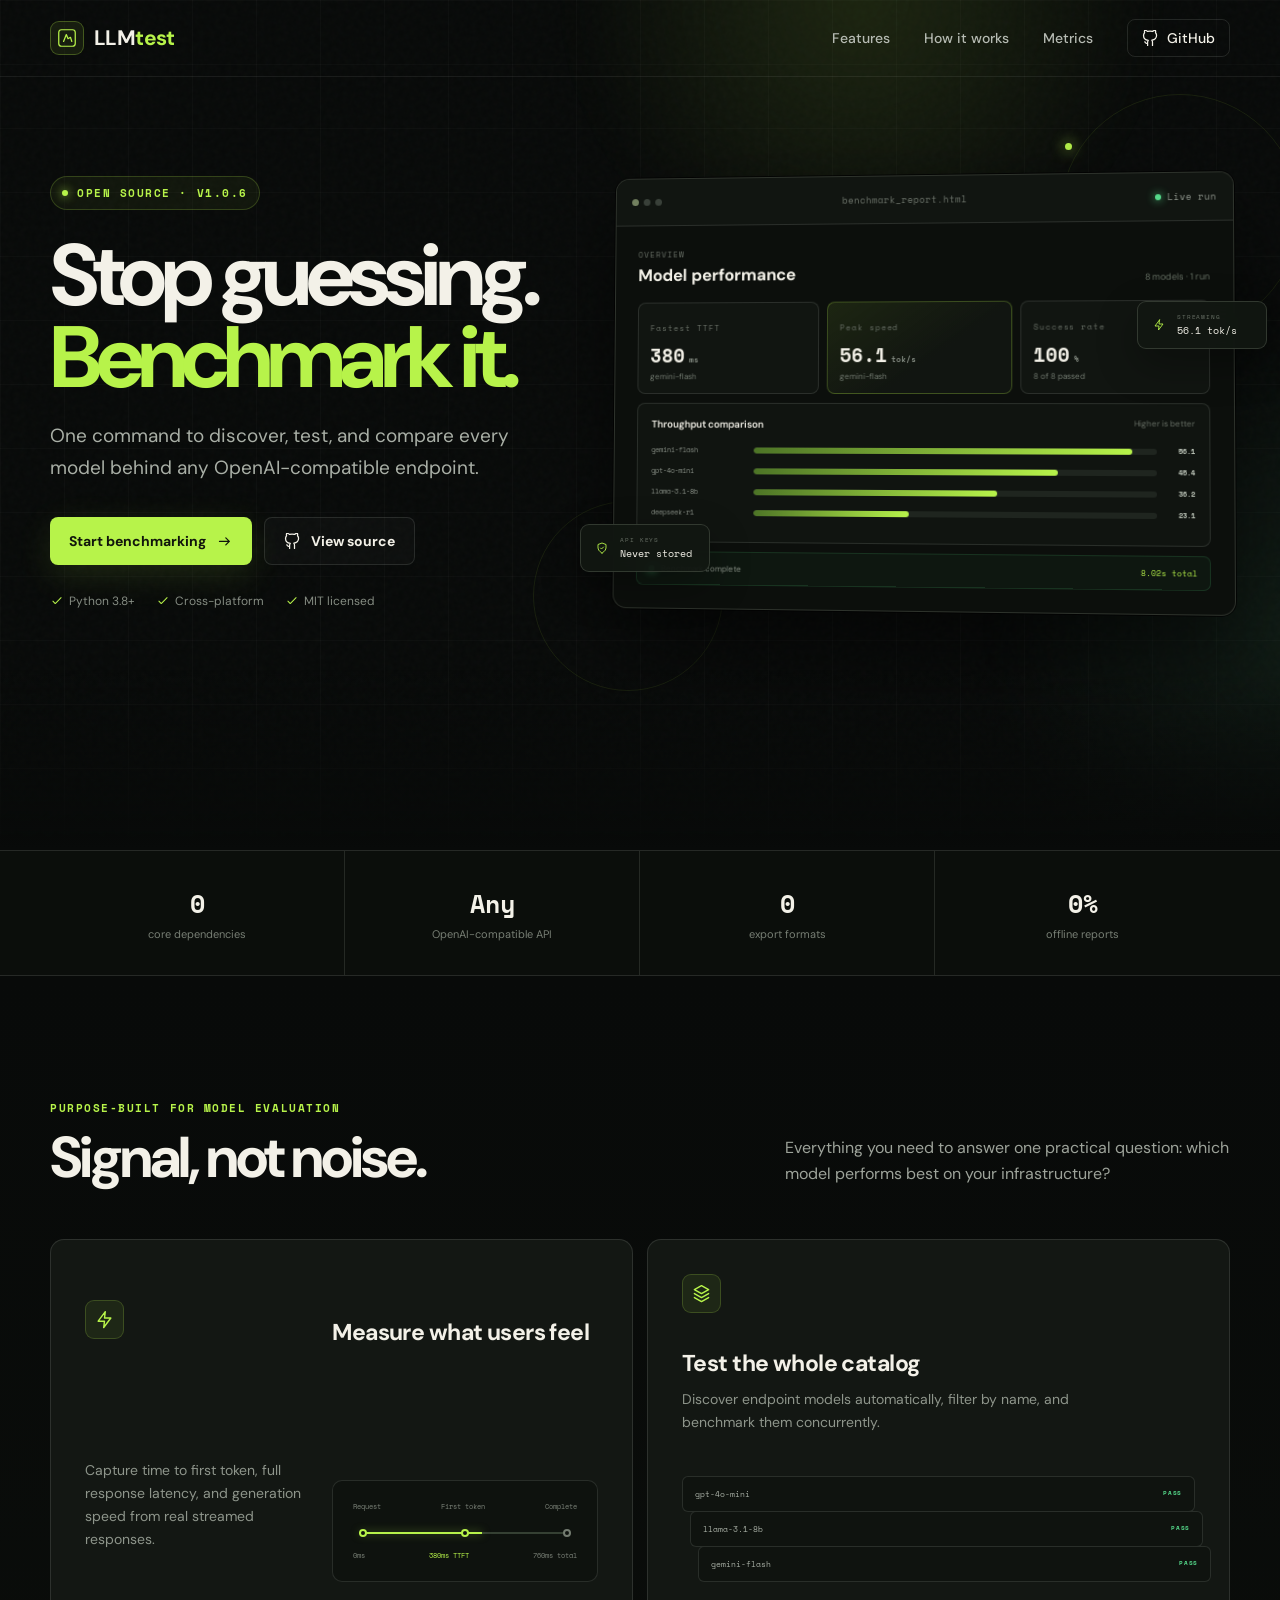
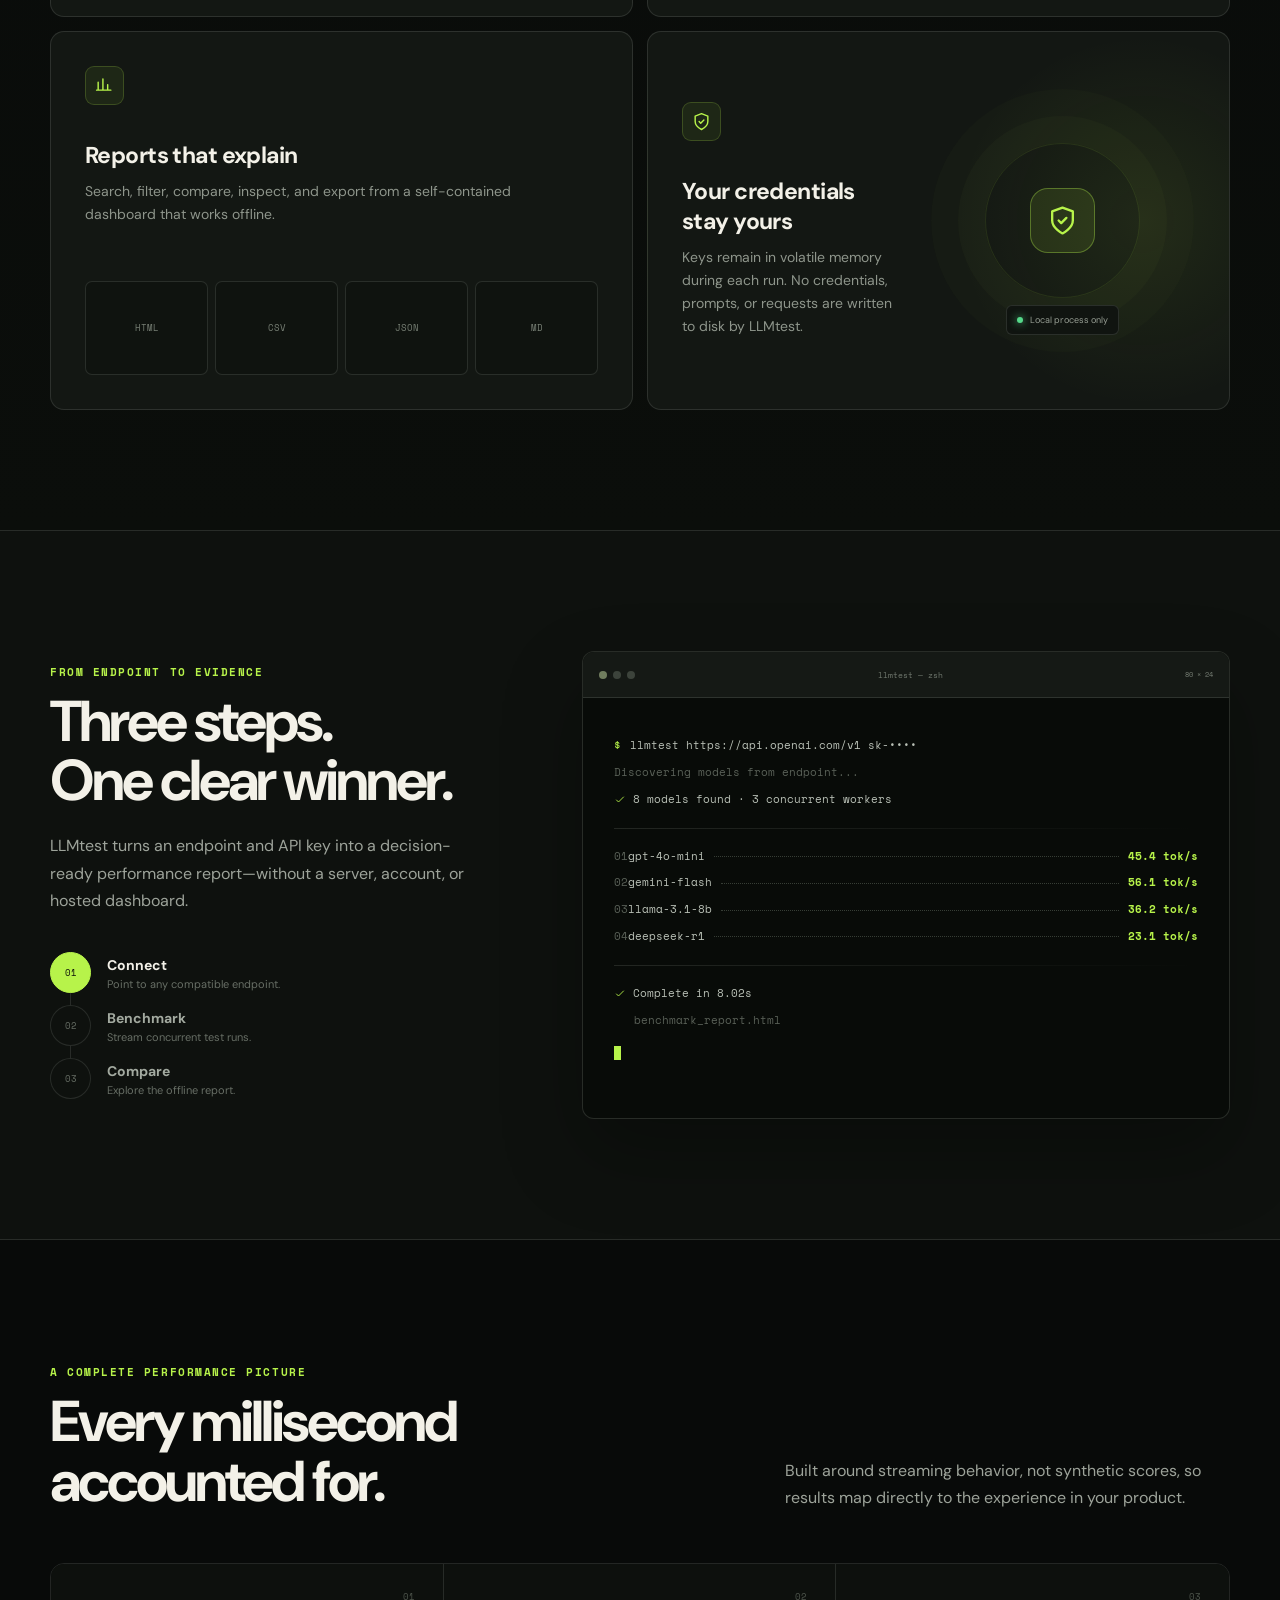
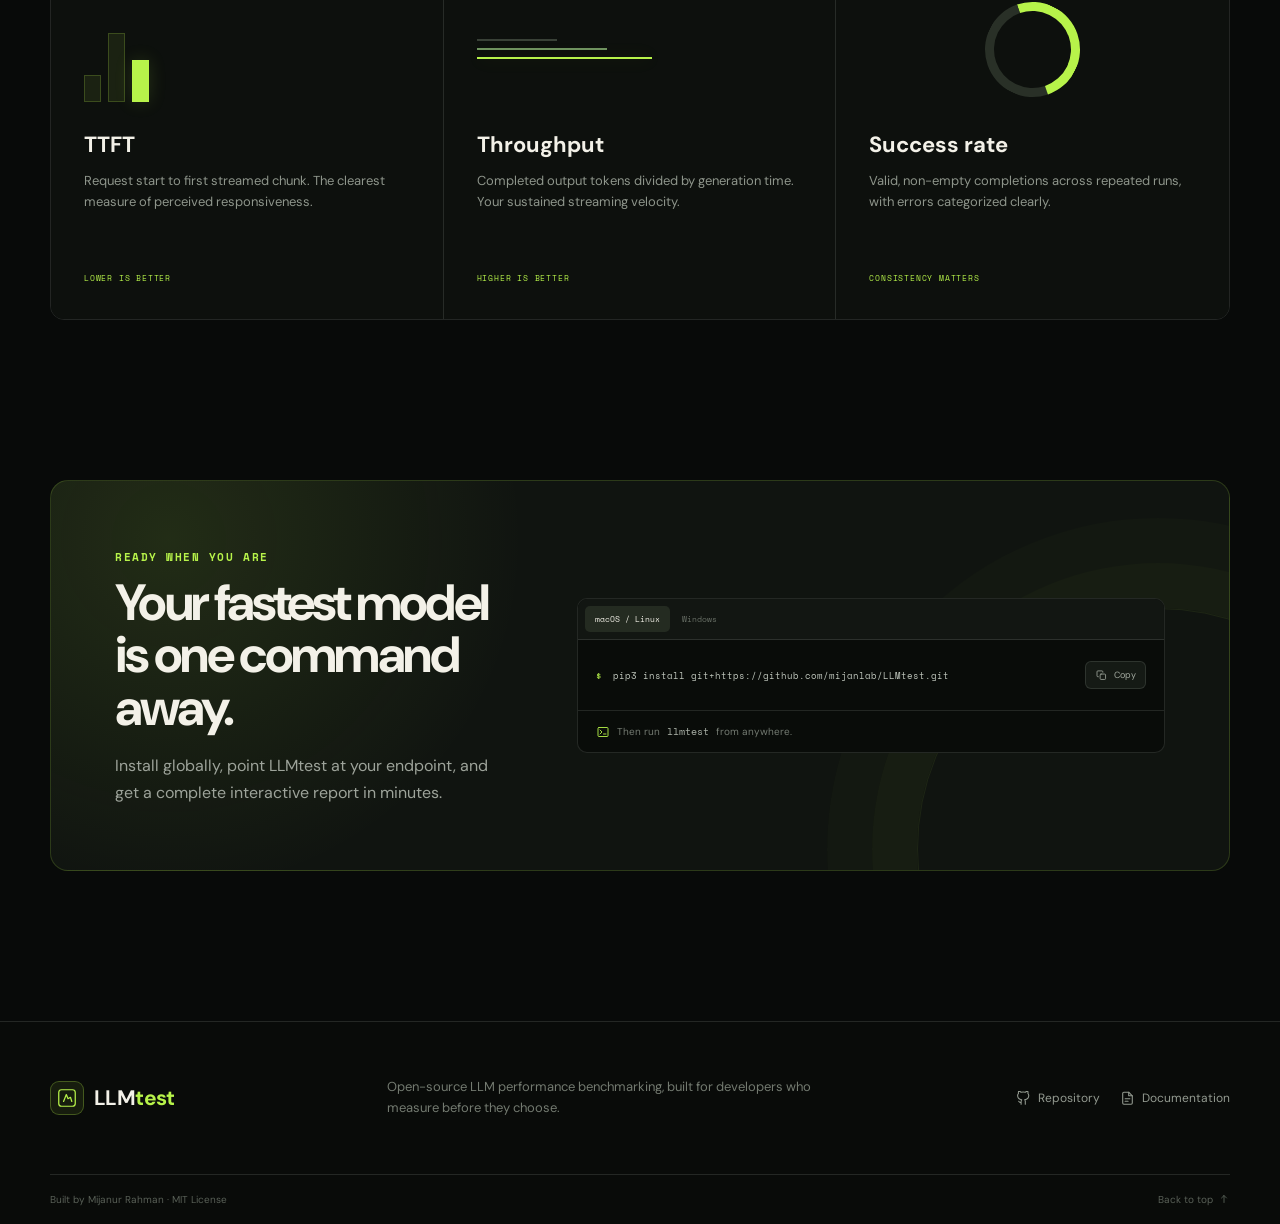
==== index.html @ a4f62991 "Add animated LLMtest product website" ====
<!doctype html>
<html lang="en">
<head>
  <meta charset="utf-8">
  <meta name="viewport" content="width=device-width, initial-scale=1">
  <meta name="description" content="LLMtest is a fast, privacy-first CLI benchmark for measuring TTFT, latency, and throughput across OpenAI-compatible models.">
  <meta name="theme-color" content="#080a09">
  <title>LLMtest — Know which model is actually fast</title>
  <link rel="preconnect" href="https://fonts.googleapis.com">
  <link rel="preconnect" href="https://fonts.gstatic.com" crossorigin>
  <link href="https://fonts.googleapis.com/css2?family=DM+Sans:wght@400;500;600;700&family=Space+Mono:wght@400;700&display=swap" rel="stylesheet">
  <link rel="stylesheet" href="web/styles.css">
  <script src="web/script.js" defer></script>
</head>
<body>
  <svg class="svg-sprite" aria-hidden="true">
    <symbol id="icon-mark" viewBox="0 0 32 32"><path d="M8 4h16a4 4 0 0 1 4 4v16a4 4 0 0 1-4 4H8a4 4 0 0 1-4-4V8a4 4 0 0 1 4-4Z"/><path d="m11 21 4-10 2.5 6 3.5-2 2 6"/></symbol>
    <symbol id="icon-arrow" viewBox="0 0 24 24"><path d="M5 12h14m-5-5 5 5-5 5"/></symbol>
    <symbol id="icon-github" viewBox="0 0 24 24"><path d="M15 22v-4a4.8 4.8 0 0 0-1-3.5c3.3-.4 6.8-1.6 6.8-7A5.4 5.4 0 0 0 19.3 4 5 5 0 0 0 19.1.5S18 0 15 2a13.4 13.4 0 0 0-7 0C5-.1 3.9.5 3.9.5A5 5 0 0 0 3.7 4a5.4 5.4 0 0 0-1.5 3.7c0 5.4 3.5 6.6 6.8 7A4.8 4.8 0 0 0 8 18v4m0-3c-3 .9-3-1.5-4-2"/></symbol>
    <symbol id="icon-copy" viewBox="0 0 24 24"><rect x="9" y="9" width="12" height="12" rx="2"/><path d="M5 15H4a2 2 0 0 1-2-2V4a2 2 0 0 1 2-2h9a2 2 0 0 1 2 2v1"/></symbol>
    <symbol id="icon-check" viewBox="0 0 24 24"><path d="m5 12 4 4L19 6"/></symbol>
    <symbol id="icon-bolt" viewBox="0 0 24 24"><path d="m13 2-9 12h8l-1 8 9-12h-8l1-8Z"/></symbol>
    <symbol id="icon-shield" viewBox="0 0 24 24"><path d="M12 22s8-4 8-10V5l-8-3-8 3v7c0 6 8 10 8 10Z"/><path d="m9 12 2 2 4-4"/></symbol>
    <symbol id="icon-chart" viewBox="0 0 24 24"><path d="M4 19V9m6 10V5m6 14v-7m4 7H2"/></symbol>
    <symbol id="icon-layers" viewBox="0 0 24 24"><path d="m12 2 9 5-9 5-9-5 9-5Z"/><path d="m3 12 9 5 9-5M3 17l9 5 9-5"/></symbol>
    <symbol id="icon-terminal" viewBox="0 0 24 24"><rect x="2" y="3" width="20" height="18" rx="2"/><path d="m6 8 4 4-4 4m7 0h5"/></symbol>
    <symbol id="icon-globe" viewBox="0 0 24 24"><circle cx="12" cy="12" r="10"/><path d="M2 12h20M12 2a15 15 0 0 1 0 20M12 2a15 15 0 0 0 0 20"/></symbol>
    <symbol id="icon-file" viewBox="0 0 24 24"><path d="M14 2H6a2 2 0 0 0-2 2v16a2 2 0 0 0 2 2h12a2 2 0 0 0 2-2V8Z"/><path d="M14 2v6h6M8 13h8M8 17h5"/></symbol>
    <symbol id="icon-menu" viewBox="0 0 24 24"><path d="M4 7h16M4 12h16M4 17h16"/></symbol>
    <symbol id="icon-close" viewBox="0 0 24 24"><path d="m6 6 12 12M18 6 6 18"/></symbol>
  </svg>

  <a class="skip-link" href="#main">Skip to content</a>
  <header class="site-header" id="top">
    <div class="container nav-wrap">
      <a class="brand" href="#top" aria-label="LLMtest home">
        <span class="brand-mark"><svg><use href="#icon-mark"></use></svg></span>
        <span>LLM<span>test</span></span>
      </a>
      <button class="menu-button" type="button" aria-label="Open navigation" aria-expanded="false" aria-controls="site-nav">
        <svg class="menu-open"><use href="#icon-menu"></use></svg>
        <svg class="menu-close"><use href="#icon-close"></use></svg>
      </button>
      <nav class="site-nav" id="site-nav" aria-label="Main navigation">
        <a href="#features">Features</a>
        <a href="#workflow">How it works</a>
        <a href="#metrics">Metrics</a>
        <a class="nav-github" href="https://github.com/mijanlab/LLMtest" target="_blank" rel="noreferrer">
          <svg><use href="#icon-github"></use></svg> GitHub
        </a>
      </nav>
    </div>
  </header>

  <main id="main">
    <section class="hero">
      <div class="hero-glow hero-glow-a"></div>
      <div class="hero-glow hero-glow-b"></div>
      <div class="container hero-grid">
        <div class="hero-copy reveal">
          <div class="eyebrow"><span></span> Open source · v1.0.6</div>
          <h1>Stop guessing.<br><em>Benchmark it.</em></h1>
          <p class="hero-lede">One command to discover, test, and compare every model behind any OpenAI-compatible endpoint.</p>
          <div class="hero-actions">
            <a class="button button-primary" href="#quickstart">Start benchmarking <svg><use href="#icon-arrow"></use></svg></a>
            <a class="button button-secondary" href="https://github.com/mijanlab/LLMtest" target="_blank" rel="noreferrer"><svg><use href="#icon-github"></use></svg> View source</a>
          </div>
          <div class="proof-row" aria-label="Product highlights">
            <span><svg><use href="#icon-check"></use></svg> Python 3.8+</span>
            <span><svg><use href="#icon-check"></use></svg> Cross-platform</span>
            <span><svg><use href="#icon-check"></use></svg> MIT licensed</span>
          </div>
        </div>

        <div class="hero-visual reveal" data-delay="150">
          <div class="visual-orbit orbit-one"></div>
          <div class="visual-orbit orbit-two"></div>
          <div class="app-window">
            <div class="window-bar">
              <div class="window-dots"><i></i><i></i><i></i></div>
              <span>benchmark_report.html</span>
              <div class="live-pill"><i></i> Live run</div>
            </div>
            <div class="window-body">
              <div class="dash-heading">
                <div><span>OVERVIEW</span><strong>Model performance</strong></div>
                <div class="dash-meta">8 models · 1 run</div>
              </div>
              <div class="metric-cards">
                <div class="metric-card">
                  <span>Fastest TTFT</span>
                  <strong><b data-count="380">0</b><small>ms</small></strong>
                  <em>gemini-flash</em>
                </div>
                <div class="metric-card accent">
                  <span>Peak speed</span>
                  <strong><b data-count="56.1">0</b><small>tok/s</small></strong>
                  <em>gemini-flash</em>
                </div>
                <div class="metric-card">
                  <span>Success rate</span>
                  <strong><b data-count="100">0</b><small>%</small></strong>
                  <em>8 of 8 passed</em>
                </div>
              </div>
              <div class="chart-panel">
                <div class="chart-top"><span>Throughput comparison</span><small>Higher is better</small></div>
                <div class="bar-row"><span>gemini-flash</span><div><i style="--bar: 94%"></i></div><b>56.1</b></div>
                <div class="bar-row"><span>gpt-4o-mini</span><div><i style="--bar: 76%"></i></div><b>45.4</b></div>
                <div class="bar-row"><span>llama-3.1-8b</span><div><i style="--bar: 61%"></i></div><b>36.2</b></div>
                <div class="bar-row"><span>deepseek-r1</span><div><i style="--bar: 39%"></i></div><b>23.1</b></div>
              </div>
              <div class="run-status"><span><i></i> Benchmark complete</span><code>8.02s total</code></div>
            </div>
          </div>
          <div class="floating-tag tag-speed"><svg><use href="#icon-bolt"></use></svg><span><small>STREAMING</small>56.1 tok/s</span></div>
          <div class="floating-tag tag-secure"><svg><use href="#icon-shield"></use></svg><span><small>API KEYS</small>Never stored</span></div>
        </div>
      </div>
    </section>

    <section class="trust-strip" aria-label="Core capabilities">
      <div class="container trust-grid">
        <div><strong><span data-count="0">0</span></strong><p>core dependencies</p></div>
        <div><strong>Any</strong><p>OpenAI-compatible API</p></div>
        <div><strong><span data-count="4">0</span></strong><p>export formats</p></div>
        <div><strong><span data-count="100">0</span>%</strong><p>offline reports</p></div>
      </div>
    </section>

    <section class="section features" id="features">
      <div class="container">
        <div class="section-heading reveal">
          <div><span class="kicker">Purpose-built for model evaluation</span><h2>Signal, not noise.</h2></div>
          <p>Everything you need to answer one practical question: which model performs best on your infrastructure?</p>
        </div>
        <div class="feature-grid">
          <article class="feature-card feature-wide reveal">
            <div class="feature-icon"><svg><use href="#icon-bolt"></use></svg></div>
            <h3>Measure what users feel</h3>
            <p>Capture time to first token, full response latency, and generation speed from real streamed responses.</p>
            <div class="latency-visual" aria-label="Streaming response timeline">
              <div class="latency-labels"><span>Request</span><span>First token</span><span>Complete</span></div>
              <div class="latency-line"><i></i><i></i><i></i><b></b></div>
              <div class="latency-values"><span>0ms</span><span>380ms TTFT</span><span>760ms total</span></div>
            </div>
          </article>
          <article class="feature-card reveal" data-delay="80">
            <div class="feature-icon"><svg><use href="#icon-layers"></use></svg></div>
            <h3>Test the whole catalog</h3>
            <p>Discover endpoint models automatically, filter by name, and benchmark them concurrently.</p>
            <div class="model-stack"><span>gpt-4o-mini <b>PASS</b></span><span>llama-3.1-8b <b>PASS</b></span><span>gemini-flash <b>PASS</b></span></div>
          </article>
          <article class="feature-card reveal">
            <div class="feature-icon"><svg><use href="#icon-chart"></use></svg></div>
            <h3>Reports that explain</h3>
            <p>Search, filter, compare, inspect, and export from a self-contained dashboard that works offline.</p>
            <div class="report-types"><span>HTML</span><span>CSV</span><span>JSON</span><span>MD</span></div>
          </article>
          <article class="feature-card feature-wide privacy-card reveal" data-delay="80">
            <div class="feature-copy">
              <div class="feature-icon"><svg><use href="#icon-shield"></use></svg></div>
              <h3>Your credentials stay yours</h3>
              <p>Keys remain in volatile memory during each run. No credentials, prompts, or requests are written to disk by LLMtest.</p>
            </div>
            <div class="privacy-visual">
              <div class="shield-ring"><span><svg><use href="#icon-shield"></use></svg></span></div>
              <div class="privacy-label"><i></i> Local process only</div>
            </div>
          </article>
        </div>
      </div>
    </section>

    <section class="section workflow" id="workflow">
      <div class="container workflow-grid">
        <div class="workflow-copy reveal">
          <span class="kicker">From endpoint to evidence</span>
          <h2>Three steps.<br>One clear winner.</h2>
          <p>LLMtest turns an endpoint and API key into a decision-ready performance report—without a server, account, or hosted dashboard.</p>
          <ol class="steps">
            <li class="active"><span>01</span><div><strong>Connect</strong><p>Point to any compatible endpoint.</p></div></li>
            <li><span>02</span><div><strong>Benchmark</strong><p>Stream concurrent test runs.</p></div></li>
            <li><span>03</span><div><strong>Compare</strong><p>Explore the offline report.</p></div></li>
          </ol>
        </div>
        <div class="terminal reveal" data-delay="140">
          <div class="terminal-bar"><div><i></i><i></i><i></i></div><span>llmtest — zsh</span><small>80 × 24</small></div>
          <div class="terminal-body" aria-label="Example LLMtest terminal output">
            <p><span class="prompt">$</span> llmtest https://api.openai.com/v1 sk-••••</p>
            <p class="muted">Discovering models from endpoint...</p>
            <p><span class="ok term-icon"><svg><use href="#icon-check"></use></svg></span> 8 models found · 3 concurrent workers</p>
            <div class="term-rule"></div>
            <p><span class="dim">01</span> gpt-4o-mini <span class="dots"></span> <b>45.4 tok/s</b></p>
            <p><span class="dim">02</span> gemini-flash <span class="dots"></span> <b>56.1 tok/s</b></p>
            <p><span class="dim">03</span> llama-3.1-8b <span class="dots"></span> <b>36.2 tok/s</b></p>
            <p><span class="dim">04</span> deepseek-r1 <span class="dots"></span> <b>23.1 tok/s</b></p>
            <div class="term-rule"></div>
            <p><span class="ok term-icon"><svg><use href="#icon-check"></use></svg></span> Complete in 8.02s</p>
            <p class="muted file-line">benchmark_report.html</p>
            <span class="cursor"></span>
          </div>
        </div>
      </div>
    </section>

    <section class="section metrics" id="metrics">
      <div class="container">
        <div class="section-heading reveal">
          <div><span class="kicker">A complete performance picture</span><h2>Every millisecond accounted for.</h2></div>
          <p>Built around streaming behavior, not synthetic scores, so results map directly to the experience in your product.</p>
        </div>
        <div class="metrics-grid">
          <article class="metric-definition reveal"><span class="metric-number">01</span><div class="metric-glyph"><i></i><i></i><i></i></div><h3>TTFT</h3><p>Request start to first streamed chunk. The clearest measure of perceived responsiveness.</p><small>Lower is better</small></article>
          <article class="metric-definition reveal" data-delay="80"><span class="metric-number">02</span><div class="metric-glyph glyph-speed"><i></i><i></i><i></i></div><h3>Throughput</h3><p>Completed output tokens divided by generation time. Your sustained streaming velocity.</p><small>Higher is better</small></article>
          <article class="metric-definition reveal" data-delay="160"><span class="metric-number">03</span><div class="metric-glyph glyph-rate"><i></i><i></i><i></i></div><h3>Success rate</h3><p>Valid, non-empty completions across repeated runs, with errors categorized clearly.</p><small>Consistency matters</small></article>
        </div>
      </div>
    </section>

    <section class="section quickstart" id="quickstart">
      <div class="container quickstart-card reveal">
        <div class="quickstart-copy">
          <span class="kicker">Ready when you are</span>
          <h2>Your fastest model is one command away.</h2>
          <p>Install globally, point LLMtest at your endpoint, and get a complete interactive report in minutes.</p>
        </div>
        <div class="install-box">
          <div class="install-tabs" role="tablist" aria-label="Choose operating system">
            <button class="active" type="button" role="tab" aria-selected="true" data-command="pip3 install git+https://github.com/mijanlab/LLMtest.git">macOS / Linux</button>
            <button type="button" role="tab" aria-selected="false" data-command="pip install git+https://github.com/mijanlab/LLMtest.git">Windows</button>
          </div>
          <div class="command-row"><code><span>$</span> <b id="install-command">pip3 install git+https://github.com/mijanlab/LLMtest.git</b></code><button class="copy-button" type="button" aria-label="Copy install command"><svg><use href="#icon-copy"></use></svg><span>Copy</span></button></div>
          <div class="install-note"><svg><use href="#icon-terminal"></use></svg> Then run <code>llmtest</code> from anywhere.</div>
        </div>
      </div>
    </section>
  </main>

  <footer class="site-footer">
    <div class="container footer-main">
      <a class="brand" href="#top"><span class="brand-mark"><svg><use href="#icon-mark"></use></svg></span><span>LLM<span>test</span></span></a>
      <p>Open-source LLM performance benchmarking, built for developers who measure before they choose.</p>
      <div class="footer-links"><a href="https://github.com/mijanlab/LLMtest" target="_blank" rel="noreferrer"><svg><use href="#icon-github"></use></svg> Repository</a><a href="https://github.com/mijanlab/LLMtest#quickstart" target="_blank" rel="noreferrer"><svg><use href="#icon-file"></use></svg> Documentation</a></div>
    </div>
    <div class="container footer-bottom"><span>Built by Mijanur Rahman · MIT License</span><a href="#top">Back to top <svg><use href="#icon-arrow"></use></svg></a></div>
  </footer>
  <div class="copy-toast" role="status" aria-live="polite"><svg><use href="#icon-check"></use></svg> Command copied</div>
</body>
</html>
---- web/styles.css ----
:root {
  --ink: #080a09;
  --ink-soft: #101310;
  --panel: #131713;
  --panel-high: #181d18;
  --cream: #f3f1e8;
  --muted: #9da39a;
  --line: rgba(230, 239, 224, .12);
  --lime: #b7f34a;
  --lime-bright: #caff5a;
  --green: #55d98a;
  --blue: #79b8ff;
  --font-sans: "DM Sans", system-ui, sans-serif;
  --font-mono: "Space Mono", "Courier New", monospace;
}

* { box-sizing: border-box; }
html { scroll-behavior: smooth; }
body { margin: 0; overflow-x: hidden; background: var(--ink); color: var(--cream); font-family: var(--font-sans); -webkit-font-smoothing: antialiased; }
body::before { content: ""; position: fixed; inset: 0; z-index: -1; pointer-events: none; opacity: .035; background-image: url("data:image/svg+xml,%3Csvg viewBox='0 0 180 180' xmlns='http://www.w3.org/2000/svg'%3E%3Cfilter id='n'%3E%3CfeTurbulence type='fractalNoise' baseFrequency='.9' numOctaves='3' stitchTiles='stitch'/%3E%3C/filter%3E%3Crect width='100%25' height='100%25' filter='url(%23n)' opacity='.7'/%3E%3C/svg%3E"); }
a { color: inherit; text-decoration: none; }
button { font: inherit; }
svg { width: 1.2em; height: 1.2em; fill: none; stroke: currentColor; stroke-width: 1.8; stroke-linecap: round; stroke-linejoin: round; }
.svg-sprite { position: absolute; width: 0; height: 0; overflow: hidden; }
.container { width: min(1180px, calc(100% - 48px)); margin-inline: auto; }
.skip-link { position: fixed; z-index: 1000; top: 12px; left: 12px; padding: 10px 14px; transform: translateY(-150%); background: var(--lime); color: var(--ink); border-radius: 6px; }
.skip-link:focus { transform: none; }

.site-header { position: absolute; z-index: 100; top: 0; left: 0; width: 100%; border-bottom: 1px solid rgba(255,255,255,.07); }
.site-header.scrolled { position: fixed; background: rgba(8,10,9,.84); backdrop-filter: blur(18px); animation: slideDown .35s ease both; }
.nav-wrap { min-height: 76px; display: flex; align-items: center; justify-content: space-between; }
.brand { display: inline-flex; align-items: center; gap: 10px; font-size: 21px; font-weight: 700; letter-spacing: -.6px; }
.brand > span:last-child > span { color: var(--lime); }
.brand-mark { display: grid; width: 34px; height: 34px; place-items: center; border: 1px solid rgba(183,243,74,.28); border-radius: 9px; background: rgba(183,243,74,.08); color: var(--lime); }
.brand-mark svg { width: 22px; height: 22px; }
.brand-mark svg path:first-child { fill: rgba(183,243,74,.08); }
.site-nav { display: flex; align-items: center; gap: 34px; color: #b6bbb3; font-size: 14px; font-weight: 500; }
.site-nav a { transition: color .2s ease; }
.site-nav a:hover { color: var(--cream); }
.site-nav .nav-github { display: inline-flex; align-items: center; gap: 8px; padding: 9px 14px; border: 1px solid var(--line); border-radius: 8px; color: var(--cream); }
.site-nav .nav-github:hover { border-color: rgba(183,243,74,.45); background: rgba(183,243,74,.06); }
.menu-button { display: none; padding: 5px; border: 0; background: transparent; color: var(--cream); }
.menu-close { display: none; }

.hero { position: relative; min-height: 850px; padding: 174px 0 112px; overflow: hidden; background-image: linear-gradient(rgba(255,255,255,.025) 1px, transparent 1px), linear-gradient(90deg, rgba(255,255,255,.025) 1px, transparent 1px); background-size: 64px 64px; }
.hero::after { content: ""; position: absolute; inset: auto 0 0; height: 180px; background: linear-gradient(transparent, var(--ink)); pointer-events: none; }
.hero-glow { position: absolute; border-radius: 50%; filter: blur(20px); pointer-events: none; }
.hero-glow-a { top: -280px; left: 40%; width: 700px; height: 560px; background: radial-gradient(circle, rgba(183,243,74,.12), transparent 66%); }
.hero-glow-b { right: -350px; bottom: -100px; width: 650px; height: 650px; background: radial-gradient(circle, rgba(55,120,82,.16), transparent 68%); }
.hero-grid { position: relative; z-index: 2; display: grid; grid-template-columns: .88fr 1.12fr; gap: 70px; align-items: center; }
.eyebrow, .kicker { color: var(--lime); font-family: var(--font-mono); font-size: 11px; font-weight: 700; letter-spacing: .14em; text-transform: uppercase; }
.eyebrow { display: inline-flex; align-items: center; gap: 9px; padding: 8px 11px; border: 1px solid rgba(183,243,74,.2); border-radius: 99px; background: rgba(183,243,74,.05); }
.eyebrow span { width: 6px; height: 6px; border-radius: 50%; background: var(--lime); box-shadow: 0 0 10px var(--lime); animation: pulse 2s infinite; }
h1 { max-width: 620px; margin: 25px 0 22px; font-size: clamp(56px, 6.8vw, 92px); line-height: .94; letter-spacing: -.068em; }
h1 em { color: var(--lime); font-style: normal; }
.hero-lede { max-width: 555px; margin: 0; color: #a9afa6; font-size: 19px; line-height: 1.65; }
.hero-actions { display: flex; flex-wrap: wrap; gap: 12px; margin: 34px 0 28px; }
.button { min-height: 48px; display: inline-flex; align-items: center; justify-content: center; gap: 10px; padding: 0 19px; border-radius: 8px; font-size: 14px; font-weight: 700; transition: transform .2s ease, box-shadow .2s ease, background .2s ease; }
.button:hover { transform: translateY(-2px); }
.button-primary { background: var(--lime); color: #11150c; box-shadow: 0 10px 35px rgba(183,243,74,.12); }
.button-primary:hover { background: var(--lime-bright); box-shadow: 0 14px 40px rgba(183,243,74,.2); }
.button-secondary { border: 1px solid var(--line); background: rgba(255,255,255,.025); }
.button-secondary:hover { background: rgba(255,255,255,.06); }
.proof-row { display: flex; flex-wrap: wrap; gap: 21px; color: #858c82; font-size: 12px; }
.proof-row span { display: inline-flex; align-items: center; gap: 5px; }
.proof-row svg { width: 14px; color: var(--lime); }

.hero-visual { position: relative; min-width: 0; perspective: 1200px; }
.app-window { position: relative; overflow: hidden; border: 1px solid rgba(220,235,213,.16); border-radius: 14px; background: #0c0f0c; box-shadow: 0 38px 90px rgba(0,0,0,.55), 0 0 0 1px rgba(0,0,0,.8); transform: rotateY(-4deg) rotateX(1.5deg); }
.window-bar { height: 48px; display: flex; align-items: center; justify-content: space-between; padding: 0 16px; border-bottom: 1px solid var(--line); background: #111511; color: #70776e; font-family: var(--font-mono); font-size: 9px; }
.window-dots { display: flex; gap: 5px; }
.window-dots i { width: 7px; height: 7px; border-radius: 50%; background: #394039; }
.window-dots i:first-child { background: #72805f; }
.live-pill { display: flex; align-items: center; gap: 6px; color: #90978e; }
.live-pill i, .run-status i { width: 6px; height: 6px; border-radius: 50%; background: var(--green); box-shadow: 0 0 8px var(--green); }
.window-body { padding: 23px; }
.dash-heading { display: flex; align-items: end; justify-content: space-between; margin-bottom: 17px; }
.dash-heading div:first-child { display: flex; flex-direction: column; gap: 4px; }
.dash-heading span, .metric-card > span { color: #697067; font-family: var(--font-mono); font-size: 8px; letter-spacing: .12em; }
.dash-heading strong { font-size: 17px; }
.dash-meta { color: #667064; font-size: 9px; }
.metric-cards { display: grid; grid-template-columns: repeat(3, 1fr); gap: 8px; }
.metric-card { min-width: 0; padding: 12px; border: 1px solid var(--line); border-radius: 8px; background: #111511; }
.metric-card.accent { border-color: rgba(183,243,74,.25); background: linear-gradient(145deg, rgba(183,243,74,.1), #111511 60%); }
.metric-card strong { display: flex; align-items: baseline; gap: 4px; margin: 6px 0 2px; font-family: var(--font-mono); font-size: 19px; }
.metric-card strong b { font-weight: 700; }
.metric-card strong small { color: #81887f; font-size: 8px; }
.metric-card em { display: block; overflow: hidden; color: #727a70; font-size: 8px; font-style: normal; text-overflow: ellipsis; white-space: nowrap; }
.chart-panel { margin-top: 9px; padding: 14px; border: 1px solid var(--line); border-radius: 8px; background: #101410; }
.chart-top { display: flex; justify-content: space-between; margin-bottom: 14px; font-size: 10px; font-weight: 600; }
.chart-top small { color: #687066; font-size: 8px; font-weight: 400; }
.bar-row { display: grid; grid-template-columns: 96px 1fr 28px; gap: 9px; align-items: center; margin: 10px 0; color: #899087; font-family: var(--font-mono); font-size: 7px; }
.bar-row > div { height: 6px; overflow: hidden; border-radius: 99px; background: #1f251f; }
.bar-row i { display: block; width: var(--bar); height: 100%; border-radius: inherit; background: linear-gradient(90deg, #4d7426, var(--lime)); transform-origin: left; animation: growBar 1.3s .7s cubic-bezier(.2,.75,.25,1) both; }
.bar-row b { color: #bbc3b7; text-align: right; }
.run-status { display: flex; align-items: center; justify-content: space-between; margin-top: 9px; padding: 10px 12px; border: 1px solid rgba(85,217,138,.14); border-radius: 7px; background: rgba(85,217,138,.04); color: #8e968b; font-size: 8px; }
.run-status span { display: flex; align-items: center; gap: 7px; }
.run-status code { color: var(--lime); font-family: var(--font-mono); }
.visual-orbit { position: absolute; border: 1px solid rgba(183,243,74,.09); border-radius: 50%; }
.orbit-one { top: -80px; right: -70px; width: 240px; height: 240px; animation: spin 16s linear infinite; }
.orbit-one::after { content: ""; position: absolute; top: 20%; left: 4px; width: 7px; height: 7px; border-radius: 50%; background: var(--lime); box-shadow: 0 0 14px var(--lime); }
.orbit-two { bottom: -80px; left: -75px; width: 190px; height: 190px; animation: spin 12s linear infinite reverse; }
.floating-tag { position: absolute; z-index: 4; display: flex; align-items: center; gap: 9px; min-width: 130px; padding: 10px 12px; border: 1px solid rgba(220,235,213,.16); border-radius: 9px; background: rgba(18,23,18,.92); box-shadow: 0 15px 40px rgba(0,0,0,.32); backdrop-filter: blur(10px); font-family: var(--font-mono); font-size: 10px; animation: float 4s ease-in-out infinite; }
.floating-tag svg { width: 18px; color: var(--lime); }
.floating-tag span { display: flex; flex-direction: column; gap: 2px; }
.floating-tag small { color: #687066; font-size: 6px; letter-spacing: .14em; }
.tag-speed { top: 29%; right: -37px; }
.tag-secure { bottom: 9%; left: -28px; animation-delay: -2s; }

.trust-strip { position: relative; z-index: 3; border-block: 1px solid var(--line); background: #0b0e0b; }
.trust-grid { display: grid; grid-template-columns: repeat(4, 1fr); }
.trust-grid > div { padding: 34px; text-align: center; border-right: 1px solid var(--line); }
.trust-grid > div:last-child { border-right: 0; }
.trust-grid strong { font-family: var(--font-mono); font-size: 25px; }
.trust-grid p { margin: 5px 0 0; color: #777e74; font-size: 11px; }
.section { padding: 120px 0; }
.section-heading { display: flex; align-items: end; justify-content: space-between; gap: 70px; margin-bottom: 52px; }
.section-heading h2, .workflow h2, .quickstart h2 { margin: 11px 0 0; font-size: clamp(38px, 4.5vw, 60px); line-height: 1.03; letter-spacing: -.052em; }
.section-heading > p { max-width: 445px; margin: 0; color: var(--muted); line-height: 1.65; }

.features { background: linear-gradient(180deg, var(--ink), #0b0e0b); }
.feature-grid { display: grid; grid-template-columns: 1fr 1fr; gap: 14px; }
.feature-card { position: relative; min-height: 330px; overflow: hidden; padding: 34px; border: 1px solid var(--line); border-radius: 14px; background: var(--panel); transition: transform .25s ease, border-color .25s ease; }
.feature-card:hover { transform: translateY(-4px); border-color: rgba(183,243,74,.25); }
.feature-wide { display: grid; grid-template-columns: .9fr 1.1fr; gap: 30px; align-items: center; }
.feature-icon { width: 39px; height: 39px; display: grid; place-items: center; margin-bottom: 35px; border: 1px solid rgba(183,243,74,.19); border-radius: 9px; background: rgba(183,243,74,.07); color: var(--lime); }
.feature-icon svg { width: 19px; }
.feature-card h3 { margin: 0 0 10px; font-size: 23px; letter-spacing: -.025em; }
.feature-card p { max-width: 430px; margin: 0; color: #8e958b; font-size: 14px; line-height: 1.65; }
.latency-visual { align-self: end; padding: 20px; border: 1px solid var(--line); border-radius: 10px; background: #0e120e; }
.latency-labels, .latency-values { display: flex; justify-content: space-between; color: #7c8379; font-family: var(--font-mono); font-size: 7px; }
.latency-line { position: relative; height: 2px; display: flex; align-items: center; justify-content: space-between; margin: 20px 6px 16px; background: #354033; }
.latency-line b { position: absolute; left: 0; width: 58%; height: 100%; background: var(--lime); box-shadow: 0 0 8px rgba(183,243,74,.5); }
.latency-line i { z-index: 2; width: 8px; height: 8px; border: 2px solid #737b70; border-radius: 50%; background: #0e120e; }
.latency-line i:first-child, .latency-line i:nth-child(2) { border-color: var(--lime); }
.latency-values span:nth-child(2) { color: var(--lime); }
.model-stack { margin-top: 42px; }
.model-stack span { position: relative; display: flex; justify-content: space-between; margin-top: -1px; padding: 11px 12px; border: 1px solid var(--line); border-radius: 6px; background: #0f130f; color: #aab1a7; font-family: var(--font-mono); font-size: 8px; }
.model-stack span:nth-child(2) { transform: translateX(8px); }
.model-stack span:nth-child(3) { transform: translateX(16px); }
.model-stack b { color: var(--green); font-size: 6px; letter-spacing: .12em; }
.report-types { display: grid; grid-template-columns: repeat(4, 1fr); gap: 7px; margin-top: 55px; }
.report-types span { aspect-ratio: 1.3; display: grid; place-items: center; border: 1px solid var(--line); border-radius: 7px; background: #0f130f; color: #777f74; font-family: var(--font-mono); font-size: 9px; transition: color .2s, border-color .2s; }
.feature-card:hover .report-types span { color: var(--lime); border-color: rgba(183,243,74,.2); }
.privacy-card { background: radial-gradient(circle at 85% 50%, rgba(183,243,74,.08), transparent 35%), var(--panel); }
.privacy-visual { position: relative; display: grid; place-items: center; min-height: 240px; }
.shield-ring { width: 155px; height: 155px; display: grid; place-items: center; border: 1px solid rgba(183,243,74,.1); border-radius: 50%; box-shadow: 0 0 0 27px rgba(183,243,74,.025), 0 0 0 54px rgba(183,243,74,.015); }
.shield-ring span { width: 65px; height: 65px; display: grid; place-items: center; border: 1px solid rgba(183,243,74,.34); border-radius: 18px; background: rgba(183,243,74,.1); color: var(--lime); animation: shieldPulse 3s ease-in-out infinite; }
.shield-ring svg { width: 31px; height: 31px; }
.privacy-label { position: absolute; bottom: 5px; display: flex; align-items: center; gap: 7px; padding: 8px 10px; border: 1px solid var(--line); border-radius: 6px; background: #101410; color: #979e94; font-size: 9px; }
.privacy-label i { width: 6px; height: 6px; border-radius: 50%; background: var(--green); box-shadow: 0 0 8px var(--green); }

.workflow { border-block: 1px solid var(--line); background: #0e110e; }
.workflow-grid { display: grid; grid-template-columns: .8fr 1.2fr; gap: 100px; align-items: center; }
.workflow-copy > p { max-width: 460px; margin: 22px 0 38px; color: var(--muted); line-height: 1.7; }
.steps { position: relative; margin: 0; padding: 0; list-style: none; }
.steps::before { content: ""; position: absolute; top: 27px; bottom: 27px; left: 20px; width: 1px; background: var(--line); }
.steps li { position: relative; display: flex; align-items: center; gap: 16px; margin: 12px 0; color: #676e65; }
.steps li > span { z-index: 1; width: 41px; height: 41px; display: grid; place-items: center; flex: 0 0 auto; border: 1px solid var(--line); border-radius: 50%; background: #0e110e; font-family: var(--font-mono); font-size: 9px; }
.steps strong { color: #a3aaa0; font-size: 14px; }
.steps p { margin: 2px 0 0; font-size: 11px; }
.steps li.active > span { border-color: var(--lime); background: var(--lime); color: #0d1109; }
.steps li.active strong { color: var(--cream); }
.terminal { overflow: hidden; border: 1px solid rgba(220,235,213,.15); border-radius: 12px; background: #080b08; box-shadow: 0 35px 80px rgba(0,0,0,.28); }
.terminal-bar { height: 46px; display: flex; align-items: center; justify-content: space-between; padding: 0 16px; border-bottom: 1px solid var(--line); background: #151915; color: #747c72; font-family: var(--font-mono); font-size: 8px; }
.terminal-bar div { display: flex; gap: 6px; }
.terminal-bar i { width: 8px; height: 8px; border-radius: 50%; background: #3c433b; }
.terminal-bar i:first-child { background: #707d5e; }
.terminal-bar small { font-size: 7px; }
.terminal-body { min-height: 420px; padding: 31px; color: #b9c0b6; font-family: var(--font-mono); font-size: 11px; line-height: 1.8; }
.terminal-body p { display: flex; align-items: center; margin: 7px 0; white-space: nowrap; }
.prompt, .ok, .terminal-body b { color: var(--lime); }
.prompt { margin-right: 9px; }
.term-icon { display: inline-flex; margin-right: 7px; }
.term-icon svg { width: 12px; height: 12px; }
.muted, .dim { color: #596057; }
.term-rule { height: 1px; margin: 18px 0; background: linear-gradient(90deg, var(--line), transparent); }
.dots { min-width: 10px; flex: 1; height: 1px; margin: 0 9px; border-top: 1px dotted #363d35; }
.file-line { padding-left: 20px; }
.cursor { display: inline-block; width: 7px; height: 14px; margin-top: 9px; background: var(--lime); animation: blink 1s steps(1) infinite; }

.metrics { background: var(--ink); }
.metrics-grid { display: grid; grid-template-columns: repeat(3, 1fr); border: 1px solid var(--line); border-radius: 14px; overflow: hidden; }
.metric-definition { position: relative; min-width: 0; min-height: 355px; padding: 33px; border-right: 1px solid var(--line); background: #0d100d; }
.metric-definition:last-child { border-right: 0; }
.metric-number { position: absolute; top: 26px; right: 28px; color: #4e554c; font-family: var(--font-mono); font-size: 9px; }
.metric-glyph { height: 105px; display: flex; align-items: end; gap: 7px; margin-bottom: 28px; }
.metric-glyph i { width: 17px; border: 1px solid rgba(183,243,74,.2); background: rgba(183,243,74,.08); }
.metric-glyph i:nth-child(1) { height: 27px; }
.metric-glyph i:nth-child(2) { height: 69px; }
.metric-glyph i:nth-child(3) { height: 42px; background: var(--lime); box-shadow: 0 0 18px rgba(183,243,74,.15); }
.glyph-speed { align-items: flex-start; justify-content: center; flex-direction: column; }
.glyph-speed i { width: 80px; height: 2px !important; border: 0; background: #394137; }
.glyph-speed i:nth-child(2) { width: 130px; background: #6f9360; }
.glyph-speed i:nth-child(3) { width: 175px; background: var(--lime); }
.glyph-rate { position: relative; align-items: center; justify-content: center; }
.glyph-rate::before { content: ""; width: 77px; height: 77px; border: 9px solid #293027; border-top-color: var(--lime); border-right-color: var(--lime); border-radius: 50%; transform: rotate(26deg); }
.glyph-rate i { display: none; }
.metric-definition h3 { margin: 0 0 11px; font-size: 22px; }
.metric-definition p { min-height: 72px; margin: 0 0 23px; color: #8e958b; font-size: 13px; line-height: 1.65; }
.metric-definition small { color: var(--lime); font-family: var(--font-mono); font-size: 8px; letter-spacing: .1em; text-transform: uppercase; }

.quickstart { padding-top: 40px; }
.quickstart-card { position: relative; overflow: hidden; display: grid; grid-template-columns: .8fr 1.2fr; gap: 70px; align-items: center; padding: 64px; border: 1px solid rgba(183,243,74,.17); border-radius: 18px; background: radial-gradient(circle at 10% 15%, rgba(183,243,74,.11), transparent 32%), #101410; }
.quickstart-card::after { content: ""; position: absolute; right: -170px; bottom: -220px; width: 480px; height: 480px; border: 1px solid rgba(183,243,74,.08); border-radius: 50%; box-shadow: 0 0 0 45px rgba(183,243,74,.02), 0 0 0 90px rgba(183,243,74,.015); }
.quickstart h2 { font-size: clamp(36px, 4vw, 51px); }
.quickstart-copy p { margin: 19px 0 0; color: var(--muted); line-height: 1.65; }
.install-box { position: relative; z-index: 2; overflow: hidden; border: 1px solid var(--line); border-radius: 10px; background: #090c09; }
.install-tabs { display: flex; gap: 2px; padding: 7px; border-bottom: 1px solid var(--line); background: #121612; }
.install-tabs button { padding: 7px 10px; border: 0; border-radius: 5px; background: transparent; color: #697067; font-family: var(--font-mono); font-size: 8px; cursor: pointer; }
.install-tabs button.active { background: #242b21; color: var(--cream); }
.command-row { display: flex; align-items: center; justify-content: space-between; gap: 12px; min-width: 0; padding: 21px 18px; }
.command-row code { min-width: 0; overflow: hidden; color: #c2c9bf; font-family: var(--font-mono); font-size: 9px; text-overflow: ellipsis; white-space: nowrap; }
.command-row code span { margin-right: 5px; color: var(--lime); }
.command-row code b { font-weight: 400; }
.copy-button { display: flex; align-items: center; gap: 6px; flex: 0 0 auto; padding: 7px 9px; border: 1px solid var(--line); border-radius: 6px; background: #151a15; color: #a3aaa0; font-size: 9px; cursor: pointer; }
.copy-button:hover { color: var(--lime); border-color: rgba(183,243,74,.25); }
.copy-button svg { width: 13px; }
.install-note { display: flex; align-items: center; gap: 7px; padding: 13px 18px; border-top: 1px solid var(--line); color: #747b72; font-size: 10px; }
.install-note svg { width: 14px; color: var(--lime); }
.install-note code { color: #aeb5ab; font-family: var(--font-mono); }

.site-footer { margin-top: 30px; border-top: 1px solid var(--line); background: #090b09; }
.footer-main { display: grid; grid-template-columns: .6fr 1fr .7fr; gap: 60px; align-items: center; padding-block: 55px; }
.footer-main p { margin: 0; color: #737a70; font-size: 13px; line-height: 1.6; }
.footer-links { display: flex; justify-content: flex-end; gap: 20px; }
.footer-links a { display: flex; align-items: center; gap: 7px; color: #939a90; font-size: 12px; }
.footer-links a:hover { color: var(--lime); }
.footer-links svg { width: 15px; }
.footer-bottom { display: flex; justify-content: space-between; padding-block: 18px; border-top: 1px solid var(--line); color: #596057; font-size: 10px; }
.footer-bottom a { display: flex; align-items: center; gap: 5px; }
.footer-bottom svg { width: 12px; transform: rotate(-90deg); }
.copy-toast { position: fixed; z-index: 200; right: 22px; bottom: 22px; display: flex; align-items: center; gap: 8px; padding: 12px 15px; opacity: 0; transform: translateY(15px); border: 1px solid rgba(183,243,74,.25); border-radius: 8px; background: #171d15; color: var(--cream); box-shadow: 0 15px 45px rgba(0,0,0,.35); pointer-events: none; font-size: 12px; transition: .25s ease; }
.copy-toast.show { opacity: 1; transform: none; }
.copy-toast svg { width: 14px; color: var(--lime); }
.reveal { opacity: 0; transform: translateY(24px); transition: opacity .75s ease, transform .75s cubic-bezier(.2,.75,.25,1); transition-delay: var(--delay, 0ms); }
.reveal.visible { opacity: 1; transform: none; }

@keyframes pulse { 50% { opacity: .4; box-shadow: 0 0 3px var(--lime); } }
@keyframes blink { 50% { opacity: 0; } }
@keyframes spin { to { transform: rotate(360deg); } }
@keyframes float { 50% { transform: translateY(-8px); } }
@keyframes growBar { from { transform: scaleX(0); } }
@keyframes shieldPulse { 50% { transform: scale(1.05); box-shadow: 0 0 35px rgba(183,243,74,.1); } }
@keyframes slideDown { from { transform: translateY(-100%); } }

@media (max-width: 980px) {
  .hero { min-height: 0; padding-bottom: 90px; }
  .hero-grid { grid-template-columns: 1fr; gap: 80px; }
  .hero-copy { text-align: center; }
  .hero-lede { margin-inline: auto; }
  .hero-actions, .proof-row { justify-content: center; }
  .hero-visual { width: min(680px, 100%); margin-inline: auto; }
  .section-heading { align-items: start; flex-direction: column; gap: 20px; }
  .workflow-grid { grid-template-columns: 1fr; gap: 55px; }
  .workflow-copy { max-width: 600px; }
  .quickstart-card { grid-template-columns: 1fr; gap: 35px; padding: 48px; }
  .footer-main { grid-template-columns: 1fr 1fr; }
  .footer-main p { grid-row: 2; }
  .footer-links { justify-content: flex-end; }
}

@media (max-width: 720px) {
  .container { width: min(100% - 32px, 1180px); }
  .nav-wrap { min-height: 68px; }
  .menu-button { display: grid; place-items: center; }
  .menu-button[aria-expanded="true"] .menu-open { display: none; }
  .menu-button[aria-expanded="true"] .menu-close { display: block; }
  .site-nav { position: absolute; top: 68px; left: 16px; right: 16px; display: none; align-items: stretch; flex-direction: column; gap: 0; padding: 10px; border: 1px solid var(--line); border-radius: 10px; background: rgba(15,18,15,.98); box-shadow: 0 20px 50px rgba(0,0,0,.4); }
  .site-nav.open { display: flex; }
  .site-nav a { padding: 12px; }
  .site-nav .nav-github { margin-top: 5px; }
  .hero { padding-top: 135px; background-size: 42px 42px; }
  h1 { font-size: clamp(48px, 15vw, 72px); }
  .hero-lede { font-size: 16px; }
  .proof-row { gap: 12px; }
  .tag-speed { right: -8px; }
  .tag-secure { left: -8px; }
  .trust-grid { grid-template-columns: 1fr 1fr; }
  .trust-grid > div:nth-child(2) { border-right: 0; }
  .trust-grid > div:nth-child(-n+2) { border-bottom: 1px solid var(--line); }
  .section { padding: 86px 0; }
  .feature-grid { grid-template-columns: 1fr; }
  .feature-wide { grid-template-columns: 1fr; }
  .feature-card { min-height: 300px; padding: 26px; }
  .privacy-visual { min-height: 220px; }
  .metrics-grid { grid-template-columns: 1fr; }
  .metric-definition { min-height: 320px; border-right: 0; border-bottom: 1px solid var(--line); }
  .metric-definition:last-child { border-bottom: 0; }
  .quickstart-card { padding: 34px 25px; }
  .footer-main { grid-template-columns: 1fr; gap: 25px; }
  .footer-main p { grid-row: auto; }
  .footer-links { justify-content: flex-start; }
}

@media (max-width: 480px) {
  .window-body { padding: 14px; }
  .metric-cards { grid-template-columns: 1fr 1fr; }
  .metric-card:last-child { display: none; }
  .bar-row { grid-template-columns: 78px 1fr 25px; }
  .app-window { transform: none; }
  .floating-tag { display: none; }
  .terminal-body { min-height: 380px; padding: 23px 18px; font-size: 8px; }
  .command-row code { font-size: 8px; }
  .copy-button span { display: none; }
  .footer-bottom { gap: 15px; flex-direction: column; }
}

@media (prefers-reduced-motion: reduce) {
  html { scroll-behavior: auto; }
  *, *::before, *::after { animation-duration: .01ms !important; animation-iteration-count: 1 !important; transition-duration: .01ms !important; }
  .reveal { opacity: 1; transform: none; }
}
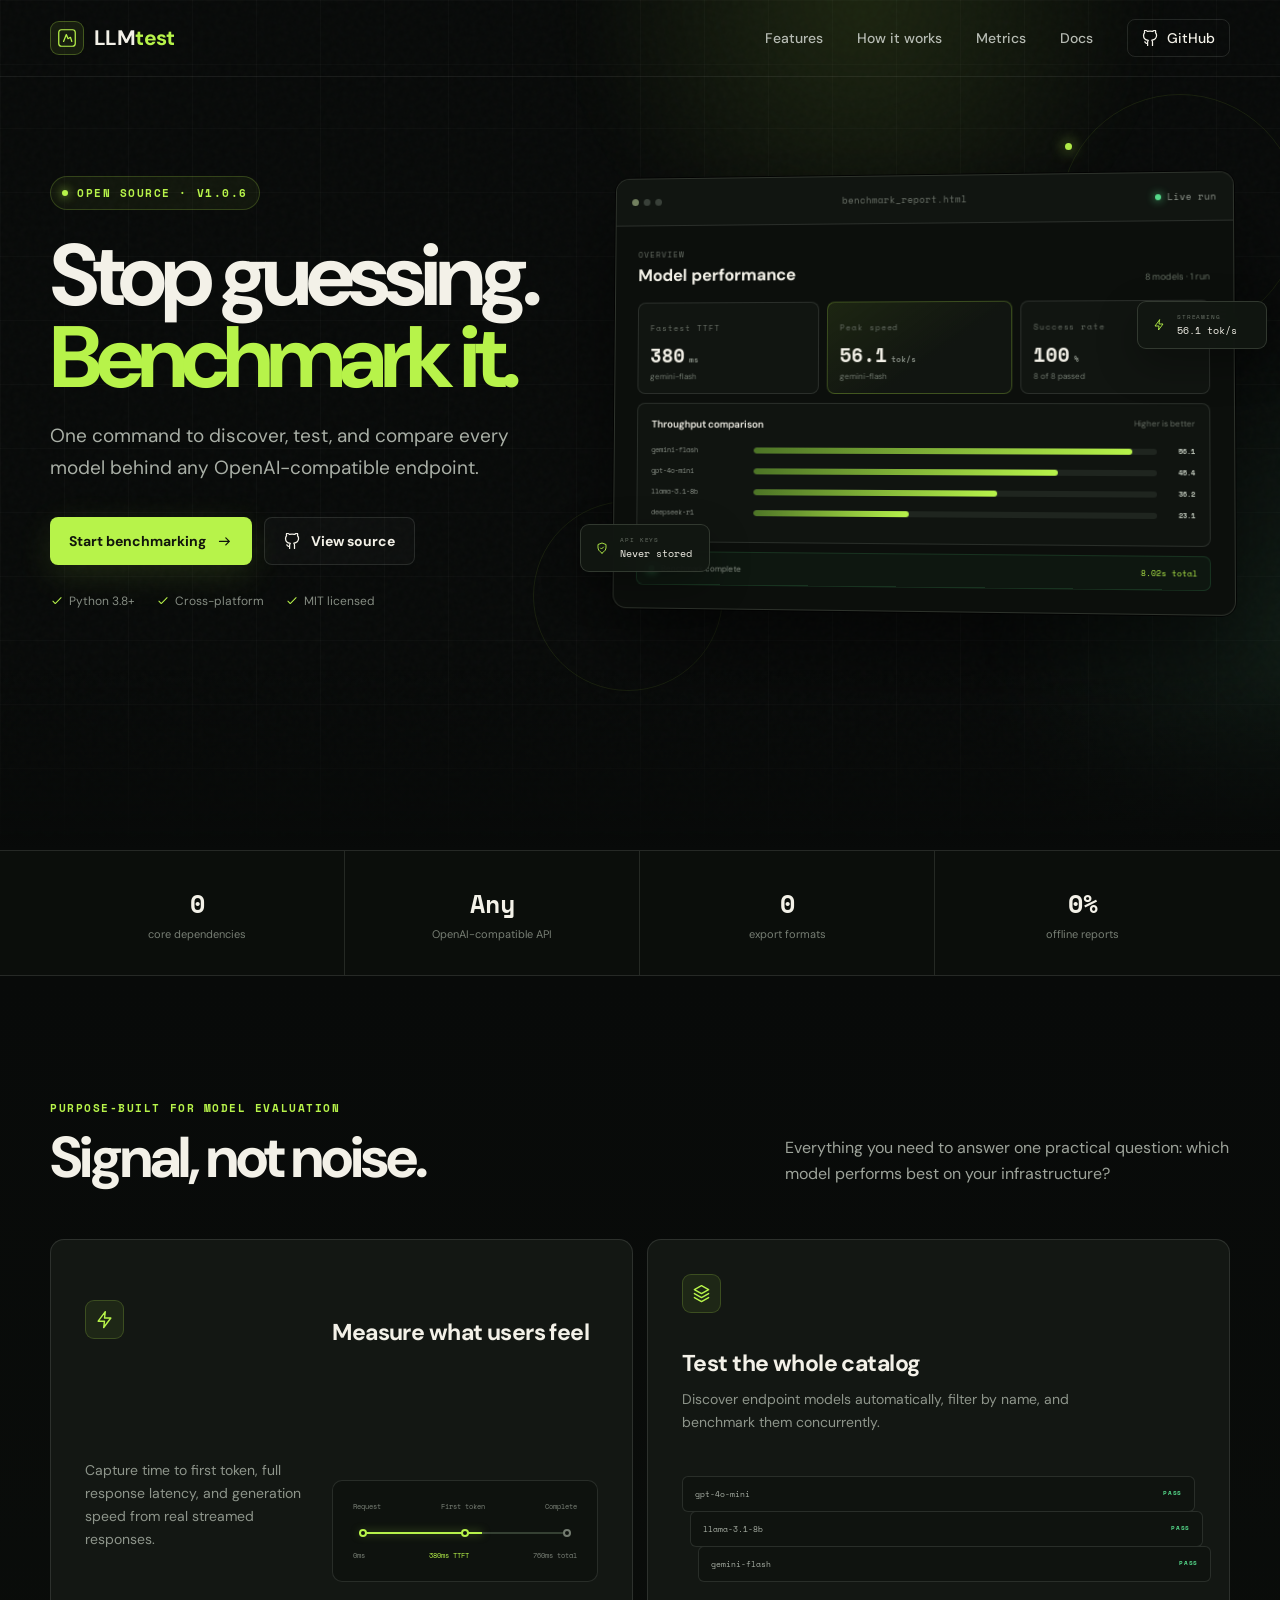
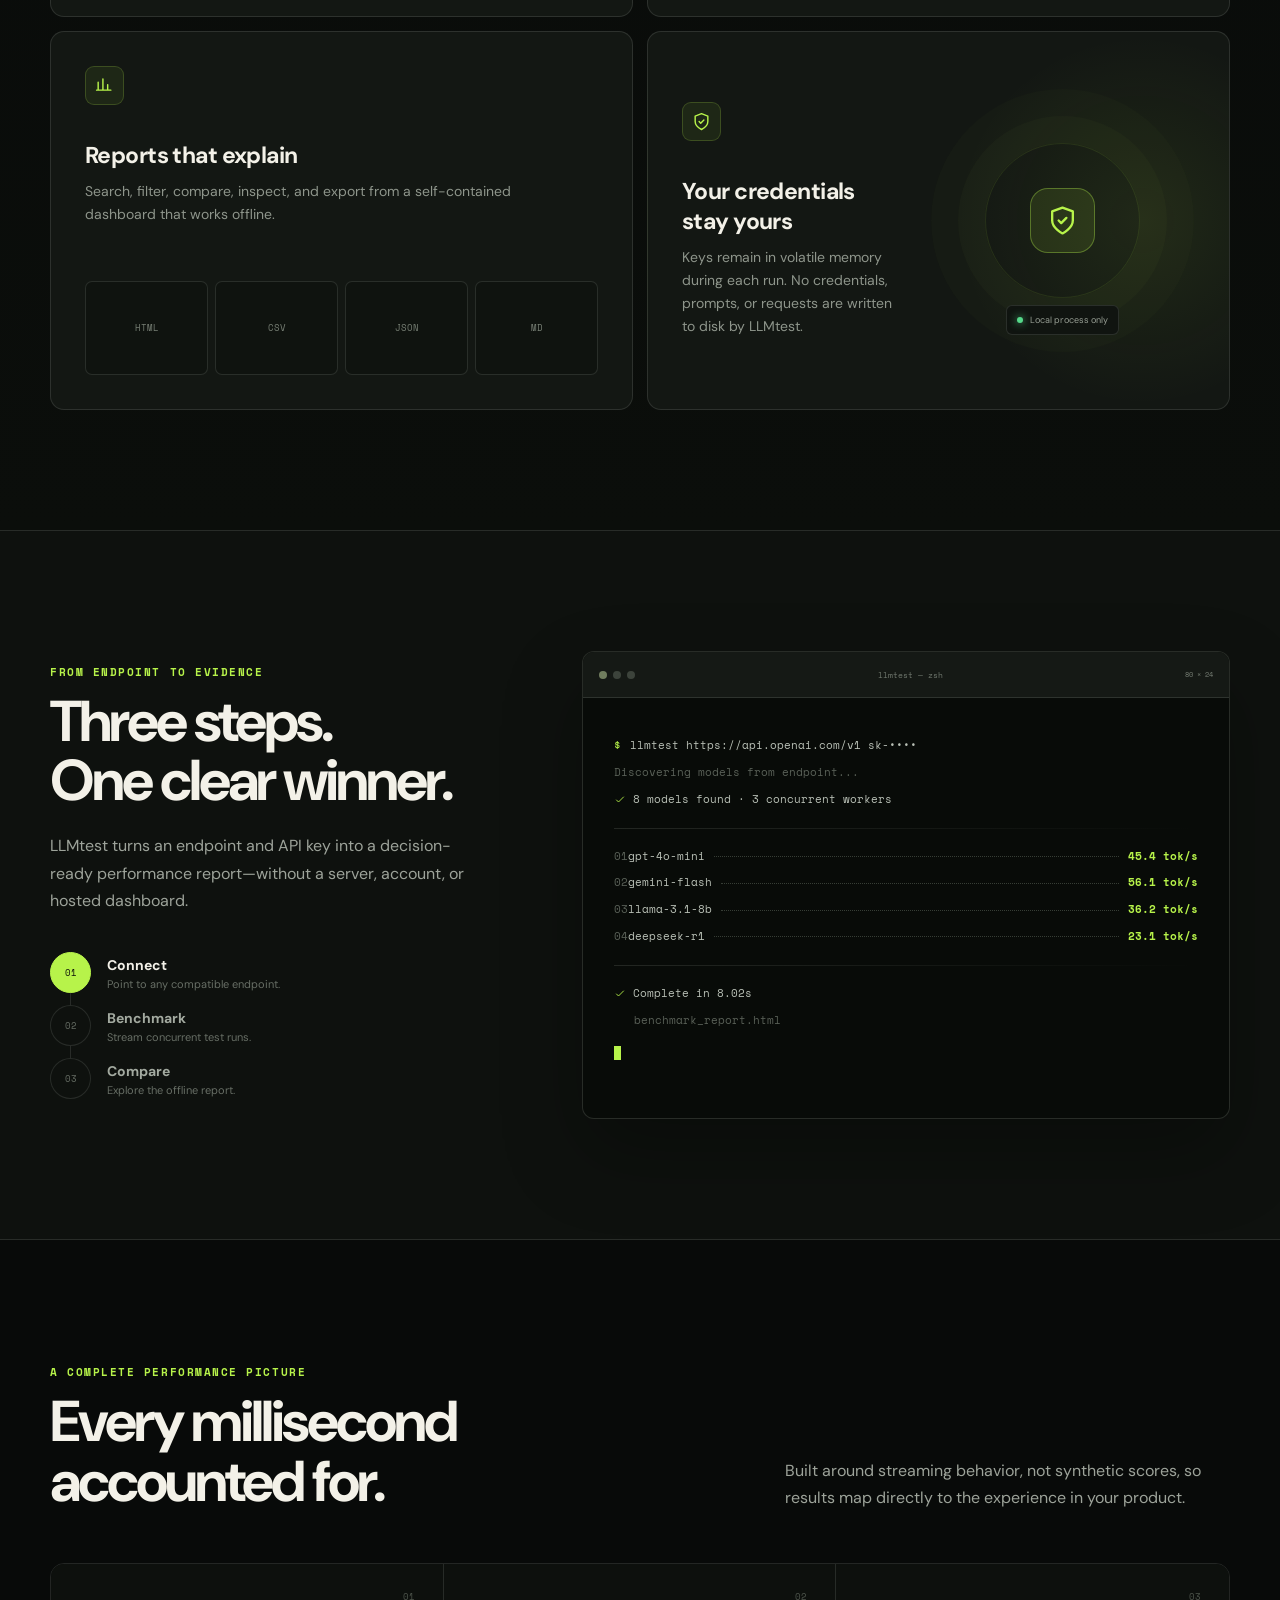
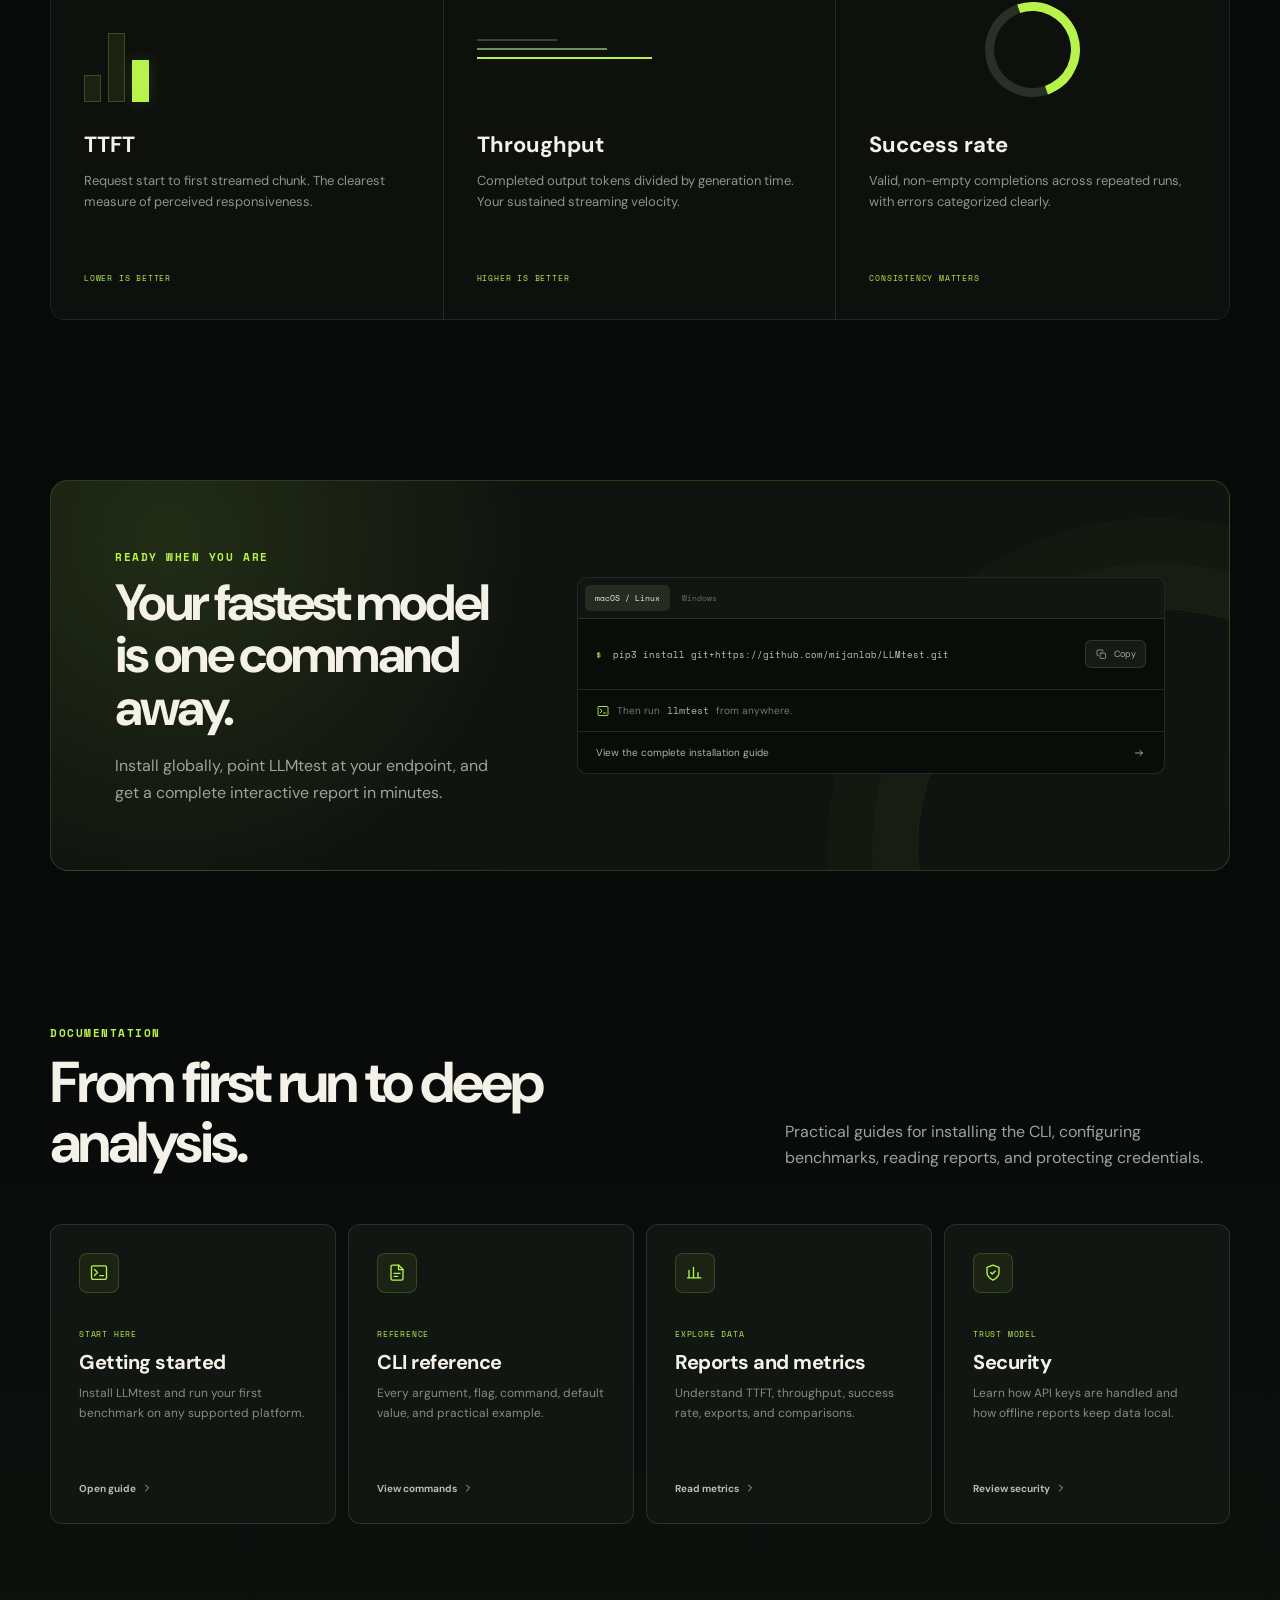
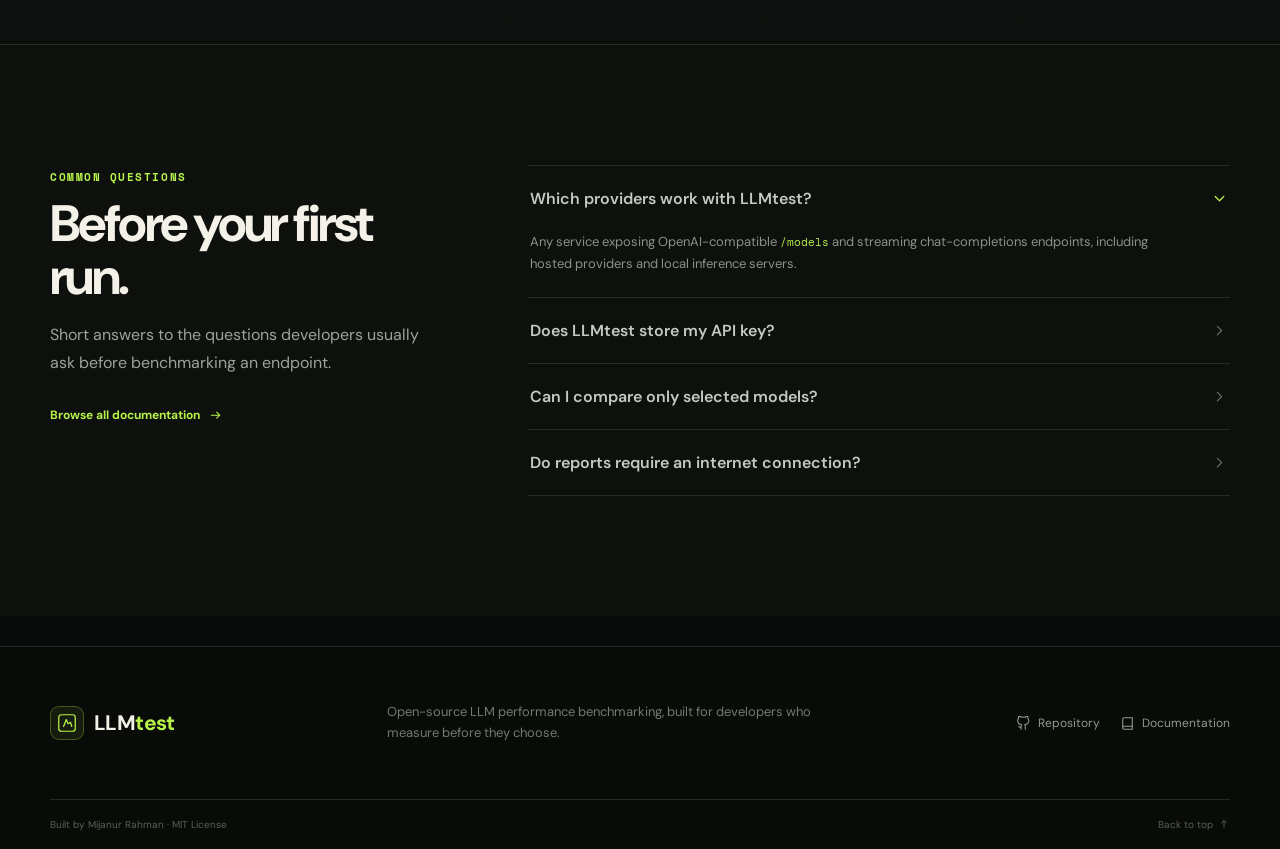
==== commit 95caa14d: "Expand website with interactive documentation" ====
--- a/index.html
+++ b/index.html
@@ -28,6 +28,8 @@
     <symbol id="icon-file" viewBox="0 0 24 24"><path d="M14 2H6a2 2 0 0 0-2 2v16a2 2 0 0 0 2 2h12a2 2 0 0 0 2-2V8Z"/><path d="M14 2v6h6M8 13h8M8 17h5"/></symbol>
     <symbol id="icon-menu" viewBox="0 0 24 24"><path d="M4 7h16M4 12h16M4 17h16"/></symbol>
     <symbol id="icon-close" viewBox="0 0 24 24"><path d="m6 6 12 12M18 6 6 18"/></symbol>
+    <symbol id="icon-book" viewBox="0 0 24 24"><path d="M4 19.5A2.5 2.5 0 0 1 6.5 17H20V3H6.5A2.5 2.5 0 0 0 4 5.5v14Z"/><path d="M4 19.5A2.5 2.5 0 0 0 6.5 22H20v-5"/></symbol>
+    <symbol id="icon-chevron" viewBox="0 0 24 24"><path d="m9 18 6-6-6-6"/></symbol>
   </svg>
 
   <a class="skip-link" href="#main">Skip to content</a>
@@ -45,6 +47,7 @@
         <a href="#features">Features</a>
         <a href="#workflow">How it works</a>
         <a href="#metrics">Metrics</a>
+        <a href="web/docs/">Docs</a>
         <a class="nav-github" href="https://github.com/mijanlab/LLMtest" target="_blank" rel="noreferrer">
           <svg><use href="#icon-github"></use></svg> GitHub
         </a>
@@ -232,6 +235,50 @@
           </div>
           <div class="command-row"><code><span>$</span> <b id="install-command">pip3 install git+https://github.com/mijanlab/LLMtest.git</b></code><button class="copy-button" type="button" aria-label="Copy install command"><svg><use href="#icon-copy"></use></svg><span>Copy</span></button></div>
           <div class="install-note"><svg><use href="#icon-terminal"></use></svg> Then run <code>llmtest</code> from anywhere.</div>
+          <a class="install-guide-link" href="web/docs/getting-started.html">View the complete installation guide <svg><use href="#icon-arrow"></use></svg></a>
+        </div>
+      </div>
+    </section>
+
+    <section class="section docs-section" id="docs">
+      <div class="container">
+        <div class="section-heading reveal">
+          <div><span class="kicker">Documentation</span><h2>From first run to deep analysis.</h2></div>
+          <p>Practical guides for installing the CLI, configuring benchmarks, reading reports, and protecting credentials.</p>
+        </div>
+        <div class="docs-card-grid">
+          <a class="docs-card reveal" href="web/docs/getting-started.html">
+            <span class="docs-icon"><svg><use href="#icon-terminal"></use></svg></span>
+            <small>Start here</small><h3>Getting started</h3><p>Install LLMtest and run your first benchmark on any supported platform.</p>
+            <b>Open guide <svg><use href="#icon-chevron"></use></svg></b>
+          </a>
+          <a class="docs-card reveal" data-delay="60" href="web/docs/cli-reference.html">
+            <span class="docs-icon"><svg><use href="#icon-file"></use></svg></span>
+            <small>Reference</small><h3>CLI reference</h3><p>Every argument, flag, command, default value, and practical example.</p>
+            <b>View commands <svg><use href="#icon-chevron"></use></svg></b>
+          </a>
+          <a class="docs-card reveal" data-delay="120" href="web/docs/reports.html">
+            <span class="docs-icon"><svg><use href="#icon-chart"></use></svg></span>
+            <small>Explore data</small><h3>Reports and metrics</h3><p>Understand TTFT, throughput, success rate, exports, and comparisons.</p>
+            <b>Read metrics <svg><use href="#icon-chevron"></use></svg></b>
+          </a>
+          <a class="docs-card reveal" data-delay="180" href="web/docs/security.html">
+            <span class="docs-icon"><svg><use href="#icon-shield"></use></svg></span>
+            <small>Trust model</small><h3>Security</h3><p>Learn how API keys are handled and how offline reports keep data local.</p>
+            <b>Review security <svg><use href="#icon-chevron"></use></svg></b>
+          </a>
+        </div>
+      </div>
+    </section>
+
+    <section class="section faq-section" id="faq">
+      <div class="container faq-grid">
+        <div class="faq-intro reveal"><span class="kicker">Common questions</span><h2>Before your first run.</h2><p>Short answers to the questions developers usually ask before benchmarking an endpoint.</p><a href="web/docs/" class="text-link">Browse all documentation <svg><use href="#icon-arrow"></use></svg></a></div>
+        <div class="faq-list reveal" data-delay="100">
+          <article class="faq-item open"><button type="button" aria-expanded="true"><span>Which providers work with LLMtest?</span><svg><use href="#icon-chevron"></use></svg></button><div class="faq-answer"><p>Any service exposing OpenAI-compatible <code>/models</code> and streaming chat-completions endpoints, including hosted providers and local inference servers.</p></div></article>
+          <article class="faq-item"><button type="button" aria-expanded="false"><span>Does LLMtest store my API key?</span><svg><use href="#icon-chevron"></use></svg></button><div class="faq-answer"><p>No. The key is used from process memory for request authorization and is never written to benchmark reports or configuration files.</p></div></article>
+          <article class="faq-item"><button type="button" aria-expanded="false"><span>Can I compare only selected models?</span><svg><use href="#icon-chevron"></use></svg></button><div class="faq-answer"><p>Yes. Pass a model-name substring as a filter, then use the generated report to select two to four results for a focused comparison.</p></div></article>
+          <article class="faq-item"><button type="button" aria-expanded="false"><span>Do reports require an internet connection?</span><svg><use href="#icon-chevron"></use></svg></button><div class="faq-answer"><p>No. Generated HTML reports are self-contained and work offline. You can also export Markdown, CSV, and JSON files.</p></div></article>
         </div>
       </div>
     </section>
@@ -241,7 +288,7 @@
     <div class="container footer-main">
       <a class="brand" href="#top"><span class="brand-mark"><svg><use href="#icon-mark"></use></svg></span><span>LLM<span>test</span></span></a>
       <p>Open-source LLM performance benchmarking, built for developers who measure before they choose.</p>
-      <div class="footer-links"><a href="https://github.com/mijanlab/LLMtest" target="_blank" rel="noreferrer"><svg><use href="#icon-github"></use></svg> Repository</a><a href="https://github.com/mijanlab/LLMtest#quickstart" target="_blank" rel="noreferrer"><svg><use href="#icon-file"></use></svg> Documentation</a></div>
+      <div class="footer-links"><a href="https://github.com/mijanlab/LLMtest" target="_blank" rel="noreferrer"><svg><use href="#icon-github"></use></svg> Repository</a><a href="web/docs/"><svg><use href="#icon-book"></use></svg> Documentation</a></div>
     </div>
     <div class="container footer-bottom"><span>Built by Mijanur Rahman · MIT License</span><a href="#top">Back to top <svg><use href="#icon-arrow"></use></svg></a></div>
   </footer>
--- a/web/styles.css
+++ b/web/styles.css
@@ -219,6 +219,41 @@
 .install-note { display: flex; align-items: center; gap: 7px; padding: 13px 18px; border-top: 1px solid var(--line); color: #747b72; font-size: 10px; }
 .install-note svg { width: 14px; color: var(--lime); }
 .install-note code { color: #aeb5ab; font-family: var(--font-mono); }
+.install-guide-link { display: flex; align-items: center; justify-content: space-between; padding: 14px 18px; border-top: 1px solid var(--line); color: #aeb5ab; font-size: 10px; transition: color .2s, background .2s; }
+.install-guide-link:hover { color: var(--lime); background: rgba(183,243,74,.04); }
+.install-guide-link svg { width: 14px; }
+
+.docs-section { padding-top: 30px; background: linear-gradient(180deg, var(--ink), #0d100d); }
+.docs-card-grid { display: grid; grid-template-columns: repeat(4, 1fr); gap: 12px; }
+.docs-card { min-height: 300px; display: flex; align-items: flex-start; flex-direction: column; padding: 28px; border: 1px solid var(--line); border-radius: 12px; background: #121612; transition: transform .25s ease, border-color .25s ease, background .25s ease; }
+.docs-card:hover { transform: translateY(-5px); border-color: rgba(183,243,74,.3); background: #161b15; }
+.docs-icon { width: 40px; height: 40px; display: grid; place-items: center; margin-bottom: 35px; border: 1px solid rgba(183,243,74,.18); border-radius: 8px; background: rgba(183,243,74,.06); color: var(--lime); }
+.docs-icon svg { width: 18px; }
+.docs-card small { color: var(--lime); font-family: var(--font-mono); font-size: 8px; letter-spacing: .1em; text-transform: uppercase; }
+.docs-card h3 { margin: 9px 0 9px; font-size: 20px; letter-spacing: -.025em; }
+.docs-card p { margin: 0 0 25px; color: #858c82; font-size: 12px; line-height: 1.65; }
+.docs-card b { display: flex; align-items: center; gap: 5px; margin-top: auto; color: #b7beb4; font-size: 10px; }
+.docs-card:hover b { color: var(--lime); }
+.docs-card b svg { width: 12px; transition: transform .2s; }
+.docs-card:hover b svg { transform: translateX(3px); }
+
+.faq-section { border-top: 1px solid var(--line); background: #0d100d; }
+.faq-grid { display: grid; grid-template-columns: .7fr 1.3fr; gap: 100px; align-items: start; }
+.faq-intro h2 { margin: 12px 0 18px; font-size: clamp(38px, 4vw, 55px); line-height: 1.03; letter-spacing: -.05em; }
+.faq-intro > p { color: var(--muted); line-height: 1.7; }
+.text-link { display: inline-flex; align-items: center; gap: 8px; margin-top: 15px; color: var(--lime); font-size: 12px; font-weight: 700; }
+.text-link svg { width: 15px; }
+.faq-list { border-top: 1px solid var(--line); }
+.faq-item { border-bottom: 1px solid var(--line); }
+.faq-item button { width: 100%; display: flex; align-items: center; justify-content: space-between; gap: 20px; padding: 22px 2px; border: 0; background: transparent; color: #c5cac1; text-align: left; cursor: pointer; font-weight: 600; }
+.faq-item button:hover { color: var(--cream); }
+.faq-item button svg { width: 17px; color: #687066; transition: transform .25s ease, color .25s ease; }
+.faq-item.open button svg { transform: rotate(90deg); color: var(--lime); }
+.faq-answer { display: grid; grid-template-rows: 0fr; transition: grid-template-rows .3s ease; }
+.faq-answer p { min-height: 0; overflow: hidden; margin: 0; color: #8b9288; font-size: 13px; line-height: 1.7; }
+.faq-item.open .faq-answer { grid-template-rows: 1fr; }
+.faq-item.open .faq-answer p { padding: 0 40px 22px 2px; }
+.faq-answer code { color: var(--lime); font-family: var(--font-mono); font-size: .86em; }
 
 .site-footer { margin-top: 30px; border-top: 1px solid var(--line); background: #090b09; }
 .footer-main { display: grid; grid-template-columns: .6fr 1fr .7fr; gap: 60px; align-items: center; padding-block: 55px; }
@@ -255,6 +290,8 @@
   .workflow-grid { grid-template-columns: 1fr; gap: 55px; }
   .workflow-copy { max-width: 600px; }
   .quickstart-card { grid-template-columns: 1fr; gap: 35px; padding: 48px; }
+  .docs-card-grid { grid-template-columns: 1fr 1fr; }
+  .faq-grid { grid-template-columns: 1fr; gap: 50px; }
   .footer-main { grid-template-columns: 1fr 1fr; }
   .footer-main p { grid-row: 2; }
   .footer-links { justify-content: flex-end; }
@@ -288,6 +325,7 @@
   .metric-definition { min-height: 320px; border-right: 0; border-bottom: 1px solid var(--line); }
   .metric-definition:last-child { border-bottom: 0; }
   .quickstart-card { padding: 34px 25px; }
+  .docs-card-grid { grid-template-columns: 1fr; }
   .footer-main { grid-template-columns: 1fr; gap: 25px; }
   .footer-main p { grid-row: auto; }
   .footer-links { justify-content: flex-start; }
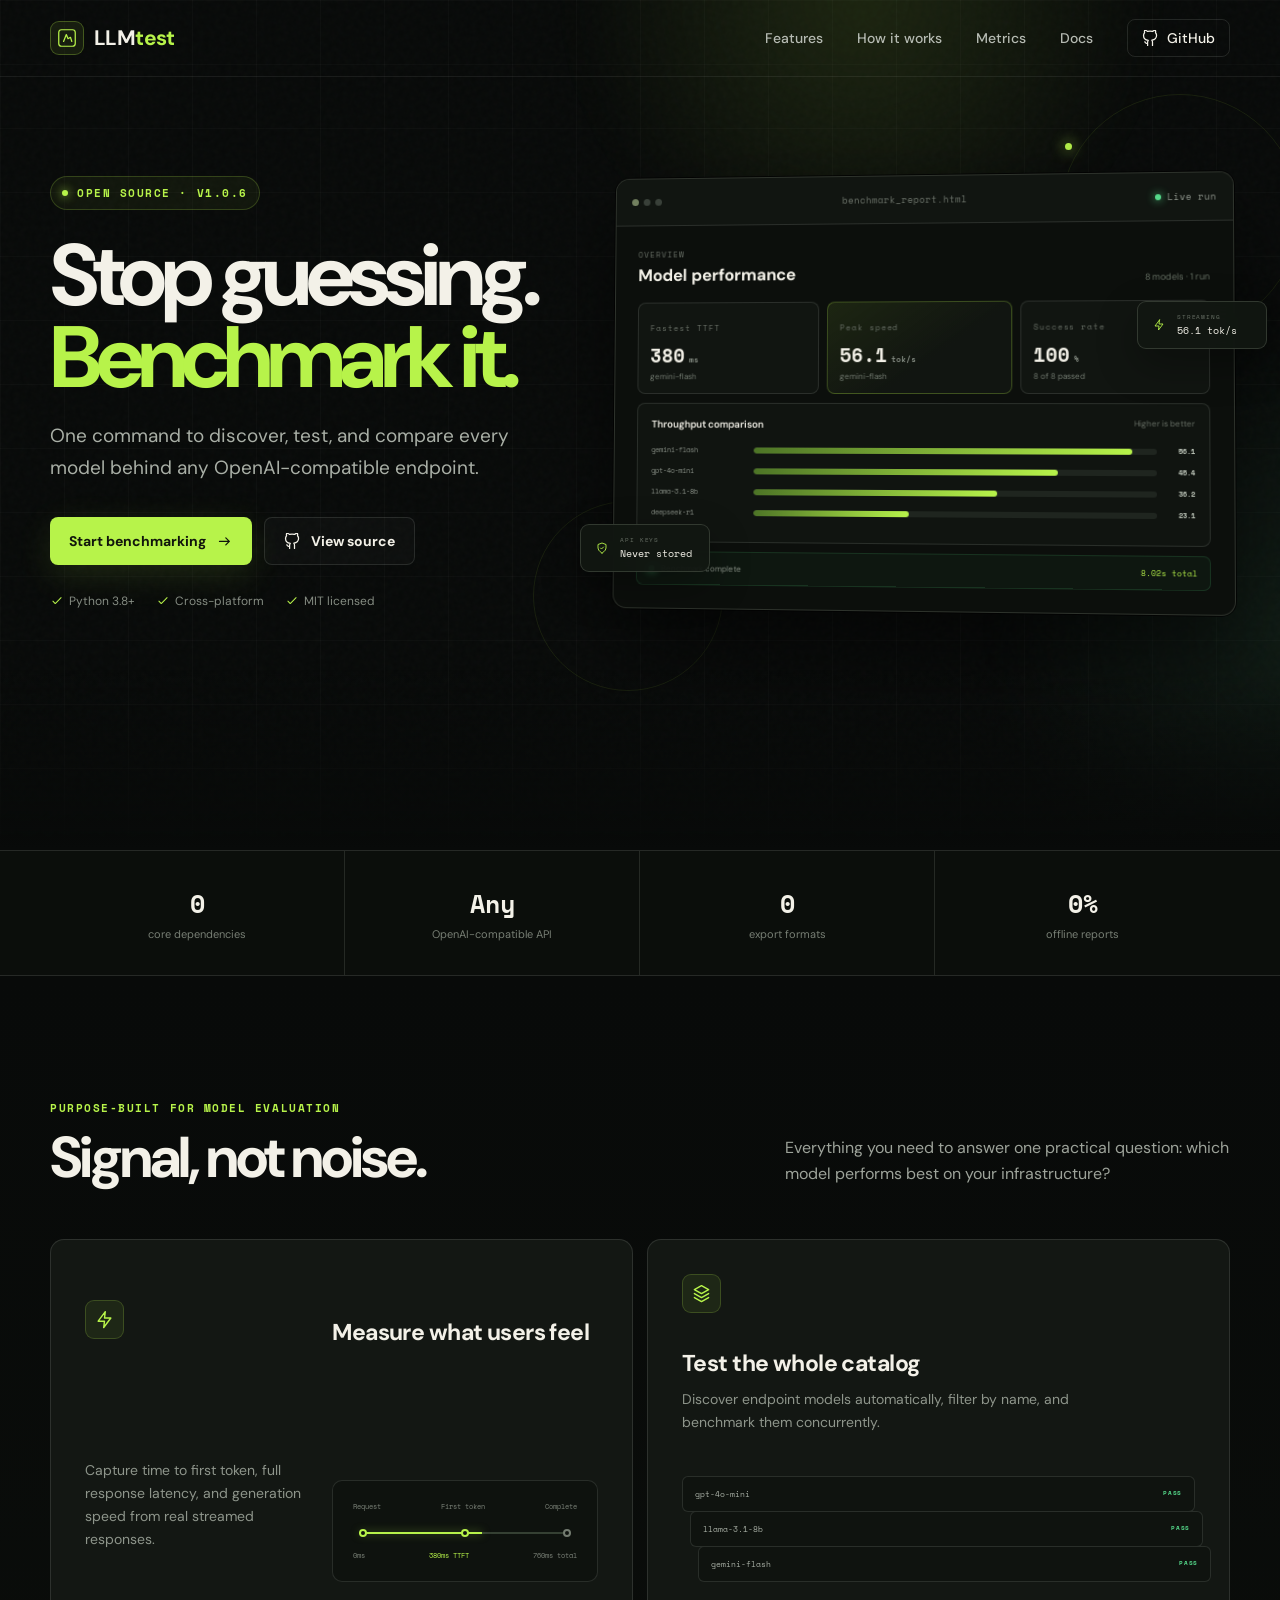
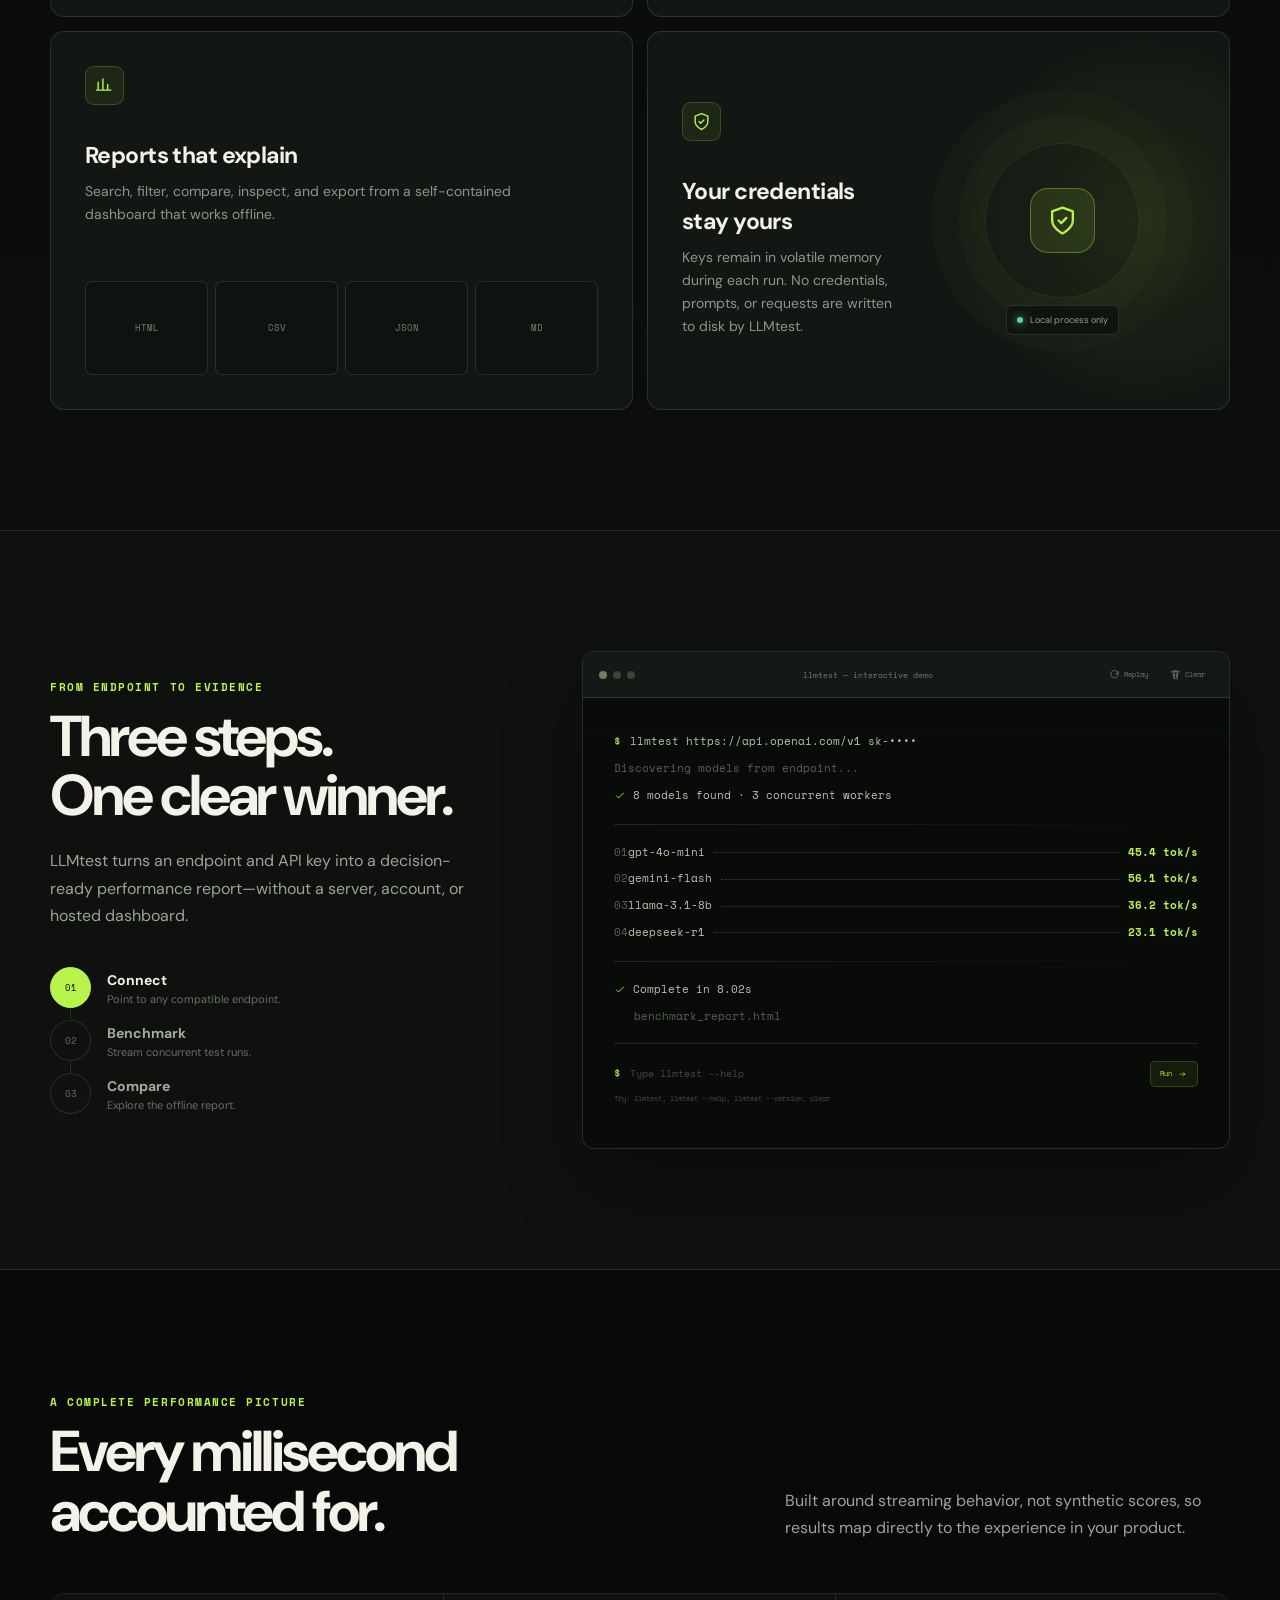
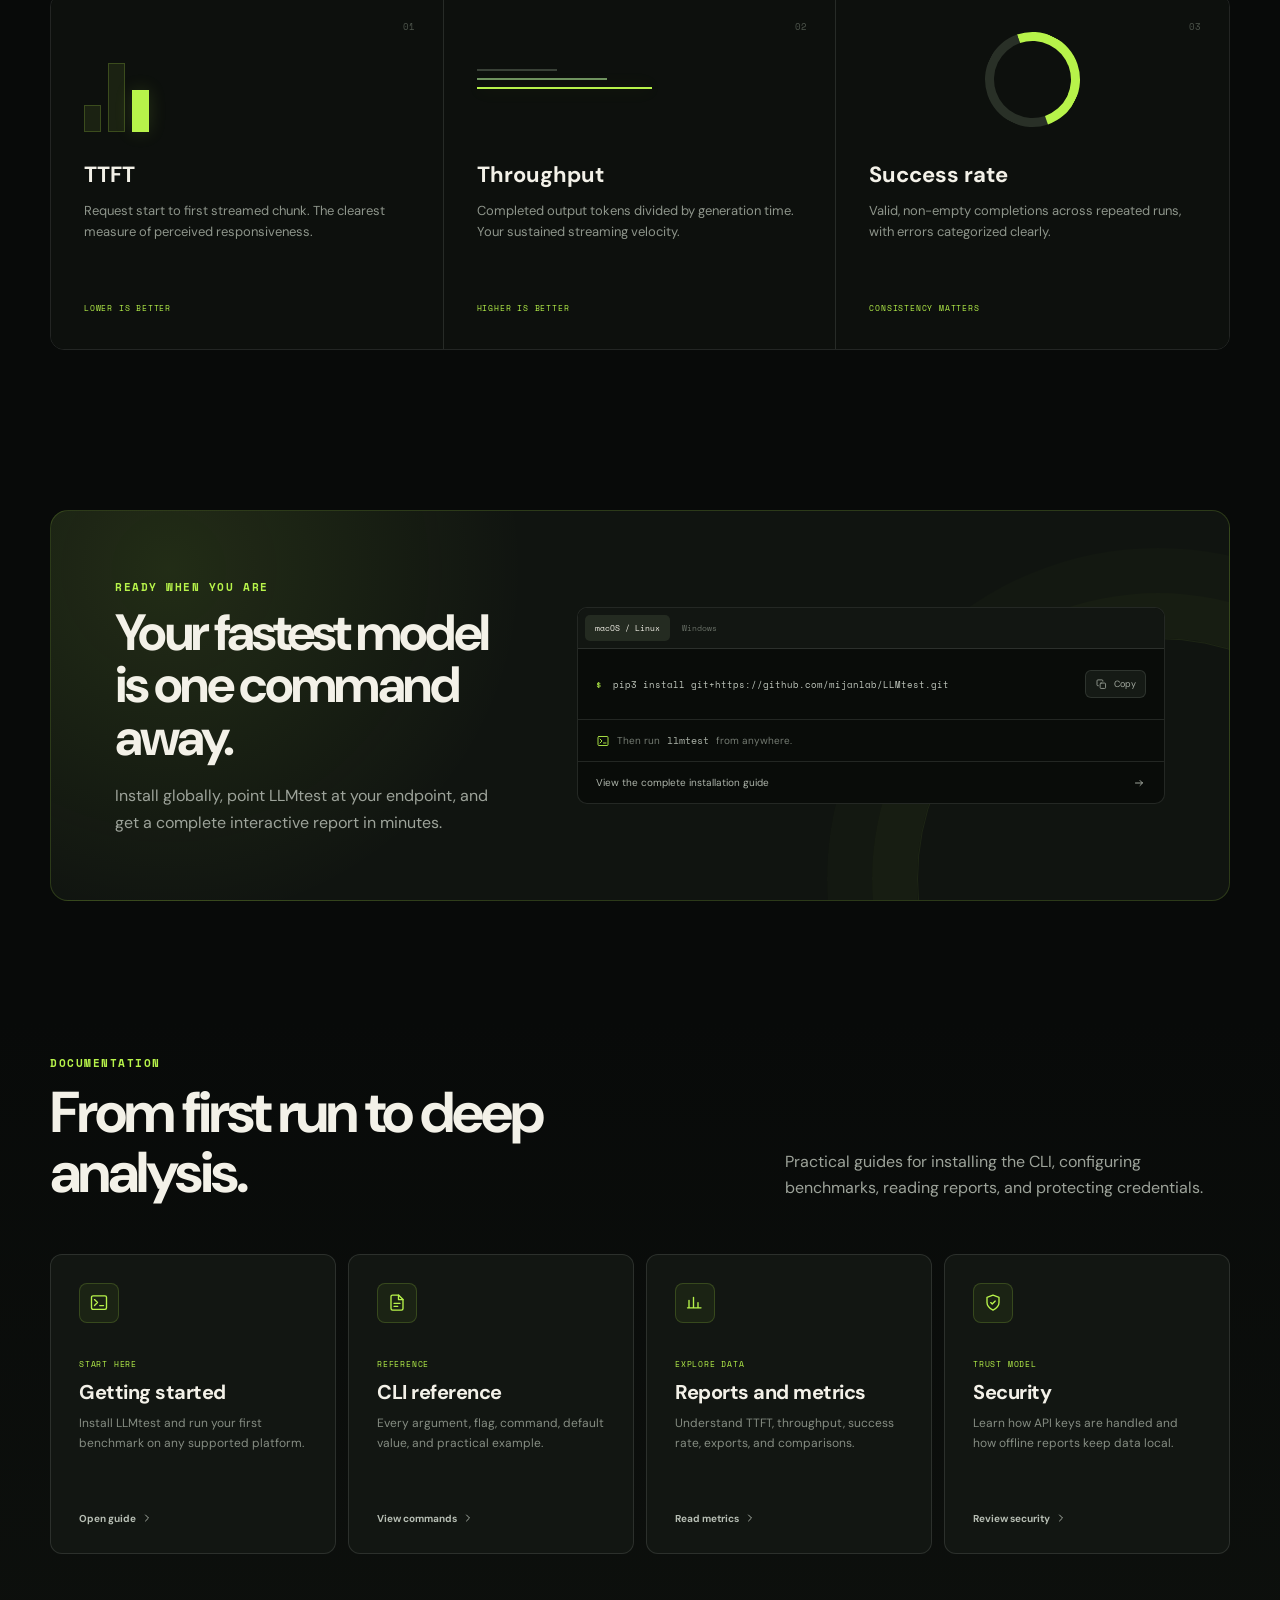
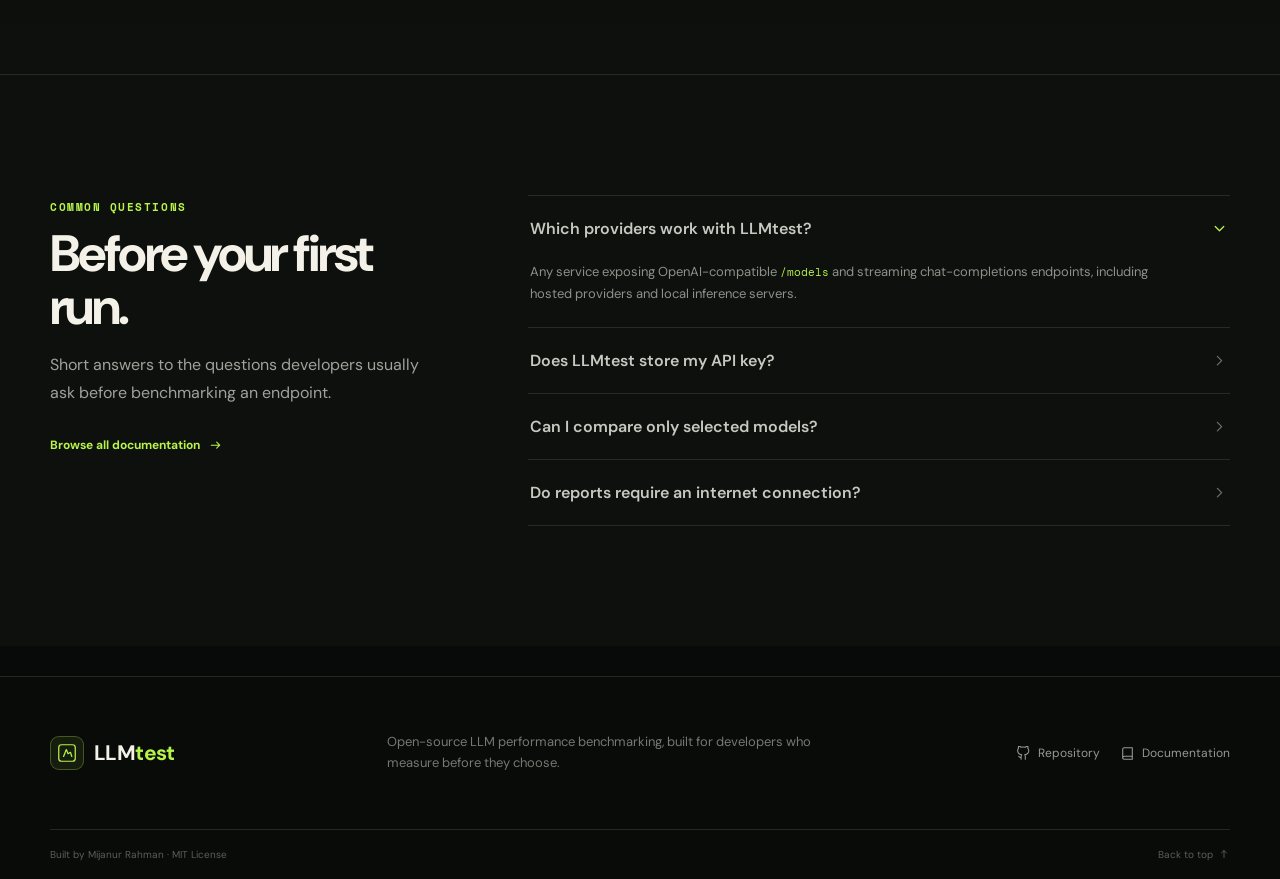
==== commit 84330adc: "Enhance responsive motion terminal and metadata" ====
--- a/index.html
+++ b/index.html
@@ -4,15 +4,31 @@
   <meta charset="utf-8">
   <meta name="viewport" content="width=device-width, initial-scale=1">
   <meta name="description" content="LLMtest is a fast, privacy-first CLI benchmark for measuring TTFT, latency, and throughput across OpenAI-compatible models.">
+  <meta name="keywords" content="LLM benchmark, AI model benchmark, TTFT, token throughput, OpenAI compatible API, model latency, streaming benchmark, Python CLI, LLM performance">
+  <meta name="author" content="Mijanur Rahman">
+  <meta name="robots" content="index, follow, max-image-preview:large">
   <meta name="theme-color" content="#080a09">
+  <meta name="color-scheme" content="dark">
+  <meta property="og:type" content="website">
+  <meta property="og:site_name" content="LLMtest">
+  <meta property="og:title" content="LLMtest — Know which model is actually fast">
+  <meta property="og:description" content="Discover, benchmark, and compare every model behind any OpenAI-compatible endpoint.">
+  <meta property="og:url" content="https://mijanlab.github.io/LLMtest/">
+  <meta name="twitter:card" content="summary">
+  <meta name="twitter:title" content="LLMtest — LLM speed and latency benchmark">
+  <meta name="twitter:description" content="Measure TTFT, latency, throughput, and reliability across OpenAI-compatible models.">
   <title>LLMtest — Know which model is actually fast</title>
+  <link rel="canonical" href="https://mijanlab.github.io/LLMtest/">
+  <link rel="icon" href="data:image/svg+xml,%3Csvg xmlns='http://www.w3.org/2000/svg' viewBox='0 0 32 32'%3E%3Crect width='32' height='32' rx='8' fill='%23080a09'/%3E%3Cpath d='M7 22l5-14 4 9 5-4 4 9' fill='none' stroke='%23b7f34a' stroke-width='2.5' stroke-linecap='round' stroke-linejoin='round'/%3E%3C/svg%3E">
   <link rel="preconnect" href="https://fonts.googleapis.com">
   <link rel="preconnect" href="https://fonts.gstatic.com" crossorigin>
   <link href="https://fonts.googleapis.com/css2?family=DM+Sans:wght@400;500;600;700&family=Space+Mono:wght@400;700&display=swap" rel="stylesheet">
   <link rel="stylesheet" href="web/styles.css">
   <script src="web/script.js" defer></script>
+  <script type="application/ld+json">{"@context":"https://schema.org","@type":"SoftwareApplication","name":"LLMtest","applicationCategory":"DeveloperApplication","operatingSystem":"Windows, macOS, Linux","softwareVersion":"1.0.6","description":"Streaming latency and throughput benchmark for OpenAI-compatible LLM endpoints.","url":"https://github.com/mijanlab/LLMtest","downloadUrl":"https://github.com/mijanlab/LLMtest","license":"https://opensource.org/licenses/MIT","programmingLanguage":"Python"}</script>
 </head>
 <body>
+  <div class="scroll-progress" aria-hidden="true"><i></i></div>
   <svg class="svg-sprite" aria-hidden="true">
     <symbol id="icon-mark" viewBox="0 0 32 32"><path d="M8 4h16a4 4 0 0 1 4 4v16a4 4 0 0 1-4 4H8a4 4 0 0 1-4-4V8a4 4 0 0 1 4-4Z"/><path d="m11 21 4-10 2.5 6 3.5-2 2 6"/></symbol>
     <symbol id="icon-arrow" viewBox="0 0 24 24"><path d="M5 12h14m-5-5 5 5-5 5"/></symbol>
@@ -30,6 +46,8 @@
     <symbol id="icon-close" viewBox="0 0 24 24"><path d="m6 6 12 12M18 6 6 18"/></symbol>
     <symbol id="icon-book" viewBox="0 0 24 24"><path d="M4 19.5A2.5 2.5 0 0 1 6.5 17H20V3H6.5A2.5 2.5 0 0 0 4 5.5v14Z"/><path d="M4 19.5A2.5 2.5 0 0 0 6.5 22H20v-5"/></symbol>
     <symbol id="icon-chevron" viewBox="0 0 24 24"><path d="m9 18 6-6-6-6"/></symbol>
+    <symbol id="icon-refresh" viewBox="0 0 24 24"><path d="M20 11a8 8 0 1 0-2.3 5.7L20 14"/><path d="M20 5v6h-6"/></symbol>
+    <symbol id="icon-trash" viewBox="0 0 24 24"><path d="M3 6h18M8 6V4h8v2m-9 0 1 15h8l1-15M10 10v7m4-7v7"/></symbol>
   </svg>
 
   <a class="skip-link" href="#main">Skip to content</a>
@@ -188,8 +206,9 @@
           </ol>
         </div>
         <div class="terminal reveal" data-delay="140">
-          <div class="terminal-bar"><div><i></i><i></i><i></i></div><span>llmtest — zsh</span><small>80 × 24</small></div>
-          <div class="terminal-body" aria-label="Example LLMtest terminal output">
+          <div class="terminal-bar"><div class="terminal-dots"><i></i><i></i><i></i></div><span>llmtest — interactive demo</span><div class="terminal-controls"><button class="terminal-replay" type="button" aria-label="Replay terminal demo"><svg><use href="#icon-refresh"></use></svg><span>Replay</span></button><button class="terminal-clear" type="button" aria-label="Clear terminal"><svg><use href="#icon-trash"></use></svg><span>Clear</span></button></div></div>
+          <div class="terminal-body" aria-label="Interactive LLMtest terminal demo">
+            <div id="terminal-output" aria-live="polite">
             <p><span class="prompt">$</span> llmtest https://api.openai.com/v1 sk-••••</p>
             <p class="muted">Discovering models from endpoint...</p>
             <p><span class="ok term-icon"><svg><use href="#icon-check"></use></svg></span> 8 models found · 3 concurrent workers</p>
@@ -201,7 +220,9 @@
             <div class="term-rule"></div>
             <p><span class="ok term-icon"><svg><use href="#icon-check"></use></svg></span> Complete in 8.02s</p>
             <p class="muted file-line">benchmark_report.html</p>
-            <span class="cursor"></span>
+            </div>
+            <form class="terminal-form"><label for="terminal-command" class="prompt">$</label><input id="terminal-command" type="text" autocomplete="off" spellcheck="false" placeholder="Type llmtest --help" aria-describedby="terminal-hint"><button type="submit">Run <svg><use href="#icon-arrow"></use></svg></button></form>
+            <p class="terminal-hint" id="terminal-hint">Try: llmtest, llmtest --help, llmtest --version, clear</p>
           </div>
         </div>
       </div>
--- a/web/styles.css
+++ b/web/styles.css
@@ -18,6 +18,8 @@
 html { scroll-behavior: smooth; }
 body { margin: 0; overflow-x: hidden; background: var(--ink); color: var(--cream); font-family: var(--font-sans); -webkit-font-smoothing: antialiased; }
 body::before { content: ""; position: fixed; inset: 0; z-index: -1; pointer-events: none; opacity: .035; background-image: url("data:image/svg+xml,%3Csvg viewBox='0 0 180 180' xmlns='http://www.w3.org/2000/svg'%3E%3Cfilter id='n'%3E%3CfeTurbulence type='fractalNoise' baseFrequency='.9' numOctaves='3' stitchTiles='stitch'/%3E%3C/filter%3E%3Crect width='100%25' height='100%25' filter='url(%23n)' opacity='.7'/%3E%3C/svg%3E"); }
+.scroll-progress { position:fixed; z-index:300; top:0; left:0; width:100%; height:2px; pointer-events:none; }
+.scroll-progress i { display:block; width:var(--scroll,0%); height:100%; background:linear-gradient(90deg,#628b2d,var(--lime)); box-shadow:0 0 12px rgba(183,243,74,.45); transition:width .08s linear; }
 a { color: inherit; text-decoration: none; }
 button { font: inherit; }
 svg { width: 1.2em; height: 1.2em; fill: none; stroke: currentColor; stroke-width: 1.8; stroke-linecap: round; stroke-linejoin: round; }
@@ -67,6 +69,7 @@
 
 .hero-visual { position: relative; min-width: 0; perspective: 1200px; }
 .app-window { position: relative; overflow: hidden; border: 1px solid rgba(220,235,213,.16); border-radius: 14px; background: #0c0f0c; box-shadow: 0 38px 90px rgba(0,0,0,.55), 0 0 0 1px rgba(0,0,0,.8); transform: rotateY(-4deg) rotateX(1.5deg); }
+.app-window::after { content:""; position:absolute; inset:0; pointer-events:none; background:linear-gradient(110deg,transparent 25%,rgba(255,255,255,.035) 45%,transparent 65%); transform:translateX(-120%); animation:screenSheen 7s 2s ease-in-out infinite; }
 .window-bar { height: 48px; display: flex; align-items: center; justify-content: space-between; padding: 0 16px; border-bottom: 1px solid var(--line); background: #111511; color: #70776e; font-family: var(--font-mono); font-size: 9px; }
 .window-dots { display: flex; gap: 5px; }
 .window-dots i { width: 7px; height: 7px; border-radius: 50%; background: #394039; }
@@ -161,13 +164,17 @@
 .steps p { margin: 2px 0 0; font-size: 11px; }
 .steps li.active > span { border-color: var(--lime); background: var(--lime); color: #0d1109; }
 .steps li.active strong { color: var(--cream); }
-.terminal { overflow: hidden; border: 1px solid rgba(220,235,213,.15); border-radius: 12px; background: #080b08; box-shadow: 0 35px 80px rgba(0,0,0,.28); }
+.terminal { position:relative; overflow: hidden; border: 1px solid rgba(220,235,213,.15); border-radius: 12px; background: #080b08; box-shadow: 0 35px 80px rgba(0,0,0,.28); }
+.terminal::after { content:""; position:absolute; inset:46px 0 auto; height:70px; pointer-events:none; opacity:.25; background:linear-gradient(transparent,rgba(183,243,74,.035),transparent); animation:terminalScan 5s linear infinite; }
 .terminal-bar { height: 46px; display: flex; align-items: center; justify-content: space-between; padding: 0 16px; border-bottom: 1px solid var(--line); background: #151915; color: #747c72; font-family: var(--font-mono); font-size: 8px; }
 .terminal-bar div { display: flex; gap: 6px; }
 .terminal-bar i { width: 8px; height: 8px; border-radius: 50%; background: #3c433b; }
 .terminal-bar i:first-child { background: #707d5e; }
 .terminal-bar small { font-size: 7px; }
-.terminal-body { min-height: 420px; padding: 31px; color: #b9c0b6; font-family: var(--font-mono); font-size: 11px; line-height: 1.8; }
+.terminal-controls button { display:flex; align-items:center; gap:4px; padding:5px 7px; border:1px solid transparent; border-radius:5px; background:transparent; color:#727a70; font-family:var(--font-mono); font-size:7px; cursor:pointer; }
+.terminal-controls button:hover { border-color:var(--line); color:var(--lime); background:rgba(183,243,74,.04); }
+.terminal-controls svg { width:11px; height:11px; }
+.terminal-body { min-height: 450px; padding: 27px 31px 24px; color: #b9c0b6; font-family: var(--font-mono); font-size: 11px; line-height: 1.8; }
 .terminal-body p { display: flex; align-items: center; margin: 7px 0; white-space: nowrap; }
 .prompt, .ok, .terminal-body b { color: var(--lime); }
 .prompt { margin-right: 9px; }
@@ -177,7 +184,17 @@
 .term-rule { height: 1px; margin: 18px 0; background: linear-gradient(90deg, var(--line), transparent); }
 .dots { min-width: 10px; flex: 1; height: 1px; margin: 0 9px; border-top: 1px dotted #363d35; }
 .file-line { padding-left: 20px; }
-.cursor { display: inline-block; width: 7px; height: 14px; margin-top: 9px; background: var(--lime); animation: blink 1s steps(1) infinite; }
+.terminal-form { display:flex; align-items:center; gap:9px; margin-top:17px; padding-top:15px; border-top:1px solid var(--line); }
+.terminal-form label { margin:0; }
+.terminal-form input { min-width:0; flex:1; padding:7px 0; border:0; outline:0; background:transparent; color:#c8cec5; caret-color:var(--lime); font-family:var(--font-mono); font-size:10px; }
+.terminal-form input::placeholder { color:#434a42; }
+.terminal-form button { display:flex; align-items:center; gap:5px; padding:6px 9px; border:1px solid rgba(183,243,74,.2); border-radius:5px; background:rgba(183,243,74,.07); color:var(--lime); font-family:var(--font-mono); font-size:7px; cursor:pointer; }
+.terminal-form button:hover { background:rgba(183,243,74,.13); }
+.terminal-form button svg { width:11px; }
+.terminal-body .terminal-hint { margin:5px 0 0; color:#484f47; font-size:7px; white-space:normal; }
+.term-new { animation:termIn .32s ease both; }
+.term-error { color:#e5a36d; }
+.term-command { color:#d8ddd5; }
 
 .metrics { background: var(--ink); }
 .metrics-grid { display: grid; grid-template-columns: repeat(3, 1fr); border: 1px solid var(--line); border-radius: 14px; overflow: hidden; }
@@ -278,6 +295,9 @@
 @keyframes growBar { from { transform: scaleX(0); } }
 @keyframes shieldPulse { 50% { transform: scale(1.05); box-shadow: 0 0 35px rgba(183,243,74,.1); } }
 @keyframes slideDown { from { transform: translateY(-100%); } }
+@keyframes screenSheen { 0%,55% { transform:translateX(-120%); } 75%,100% { transform:translateX(120%); } }
+@keyframes terminalScan { from { transform:translateY(-90px); } to { transform:translateY(390px); } }
+@keyframes termIn { from { opacity:0; transform:translateY(5px); } }
 
 @media (max-width: 980px) {
   .hero { min-height: 0; padding-bottom: 90px; }
@@ -326,6 +346,7 @@
   .metric-definition:last-child { border-bottom: 0; }
   .quickstart-card { padding: 34px 25px; }
   .docs-card-grid { grid-template-columns: 1fr; }
+  .terminal-controls button span { display:none; }
   .footer-main { grid-template-columns: 1fr; gap: 25px; }
   .footer-main p { grid-row: auto; }
   .footer-links { justify-content: flex-start; }
@@ -339,9 +360,24 @@
   .app-window { transform: none; }
   .floating-tag { display: none; }
   .terminal-body { min-height: 380px; padding: 23px 18px; font-size: 8px; }
+  .terminal-bar > span { max-width:145px; overflow:hidden; text-overflow:ellipsis; white-space:nowrap; }
   .command-row code { font-size: 8px; }
   .copy-button span { display: none; }
   .footer-bottom { gap: 15px; flex-direction: column; }
+}
+
+@media (max-width: 360px) {
+  .container { width: min(100% - 22px, 1180px); }
+  .hero { padding-top: 118px; }
+  h1 { font-size: 43px; }
+  .hero-actions { align-items: stretch; flex-direction: column; }
+  .button { width: 100%; }
+  .proof-row { align-items: center; flex-direction: column; }
+  .trust-grid > div { padding: 25px 14px; }
+  .feature-card { padding: 22px; }
+  .quickstart-card { padding: 29px 19px; }
+  .install-tabs { align-items: stretch; flex-direction: column; }
+  .command-row { padding: 17px 12px; }
 }
 
 @media (prefers-reduced-motion: reduce) {
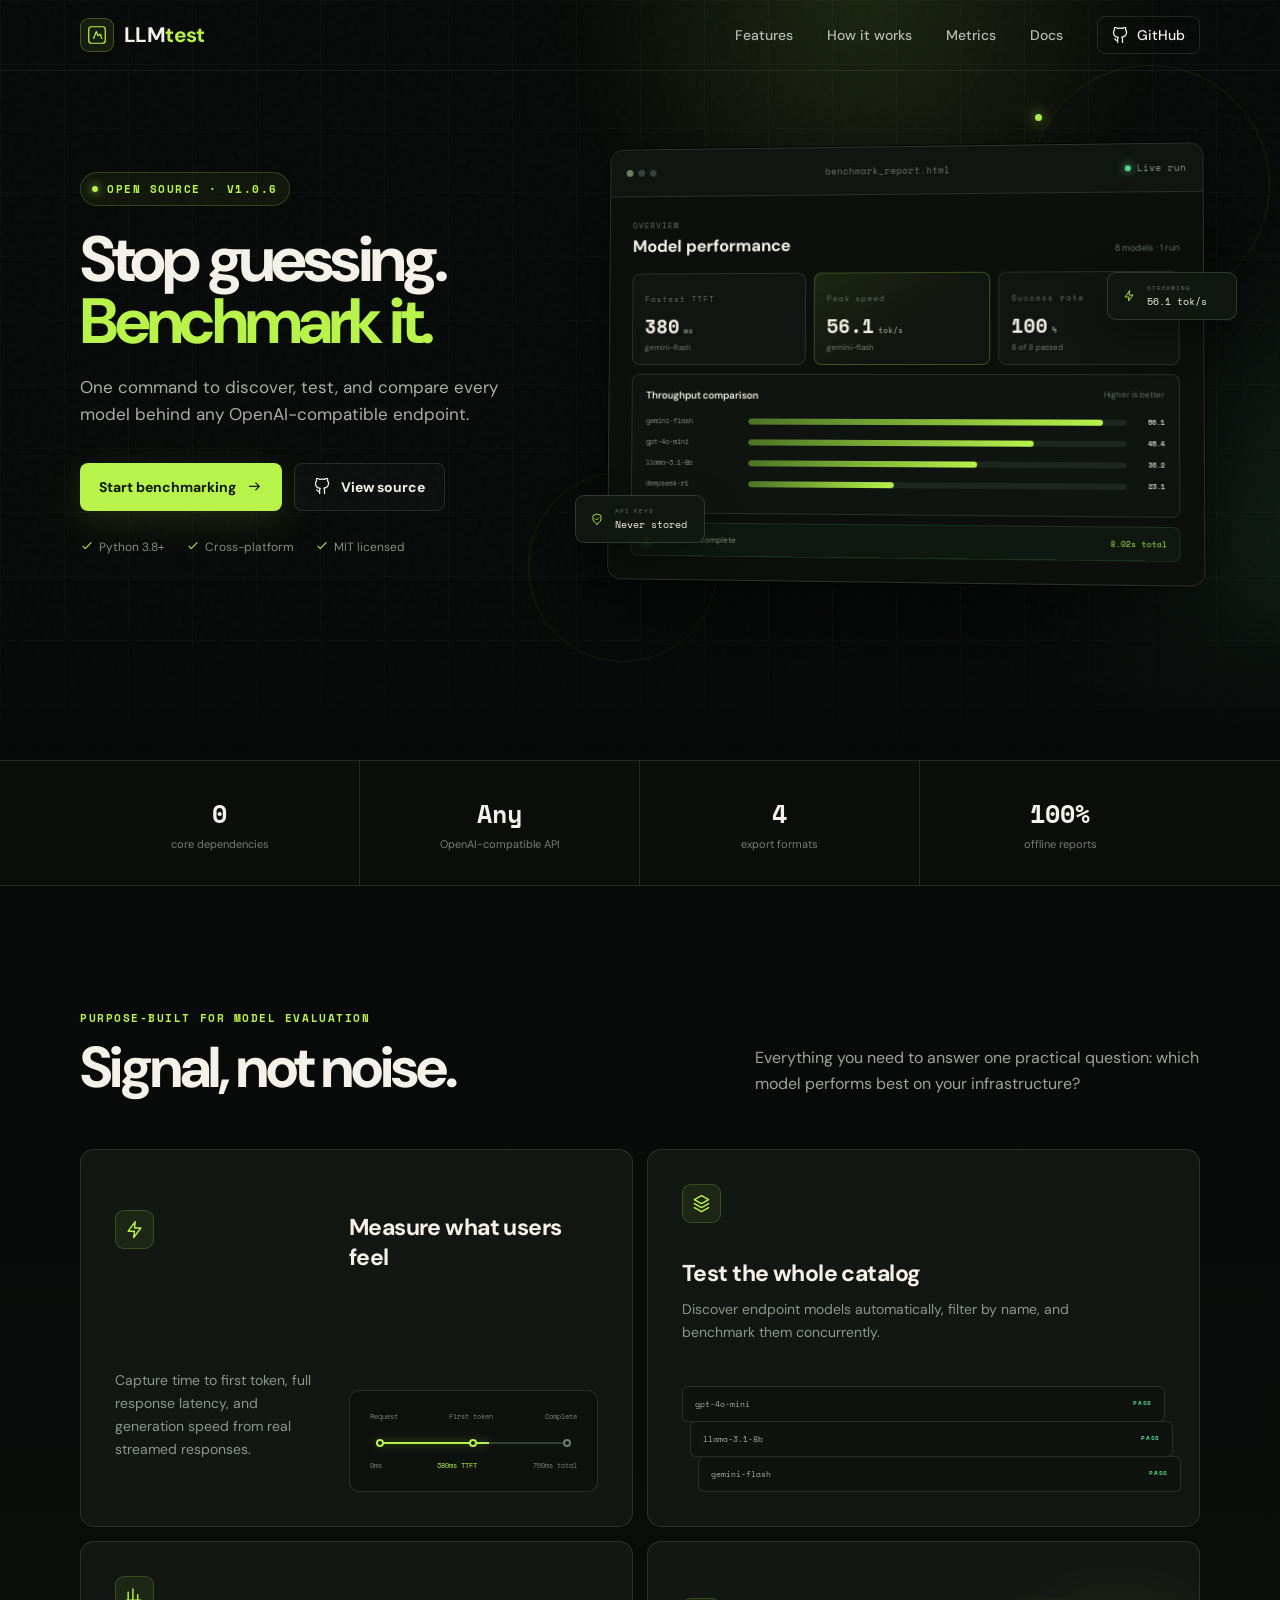
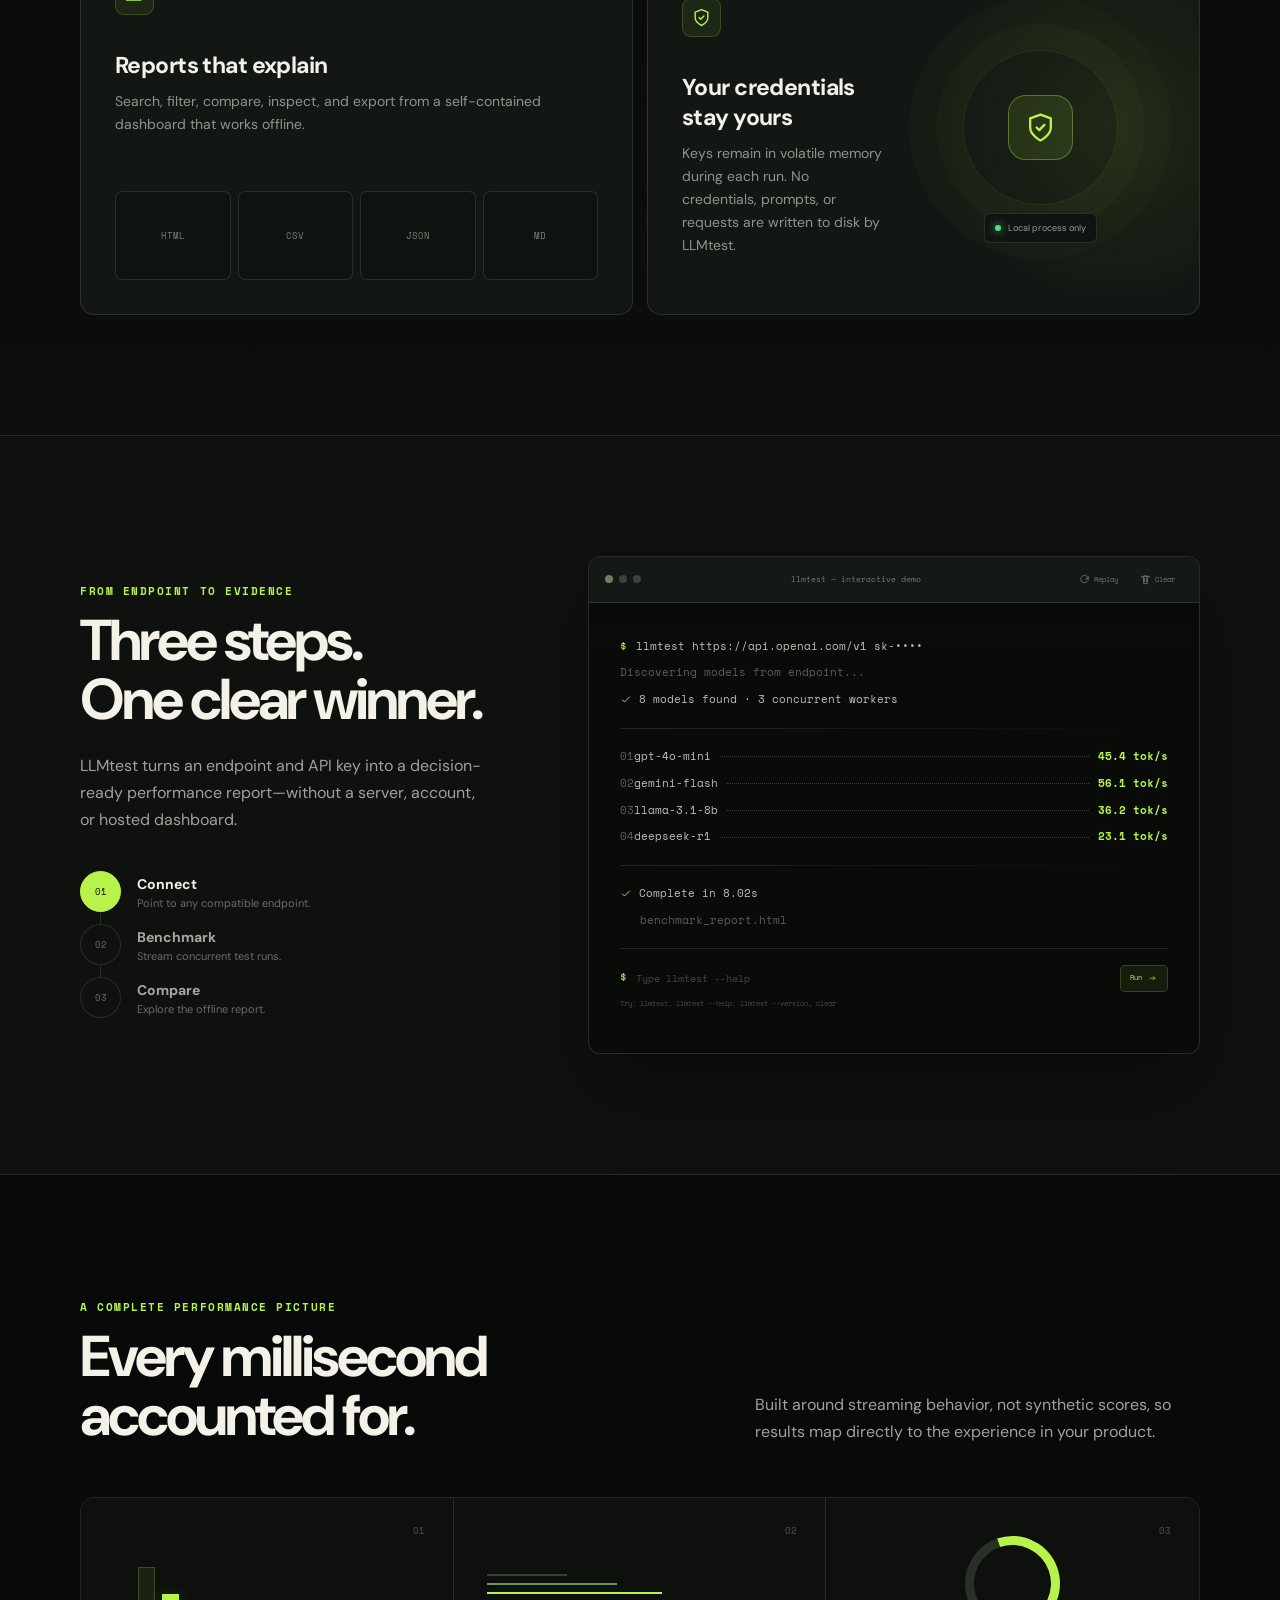
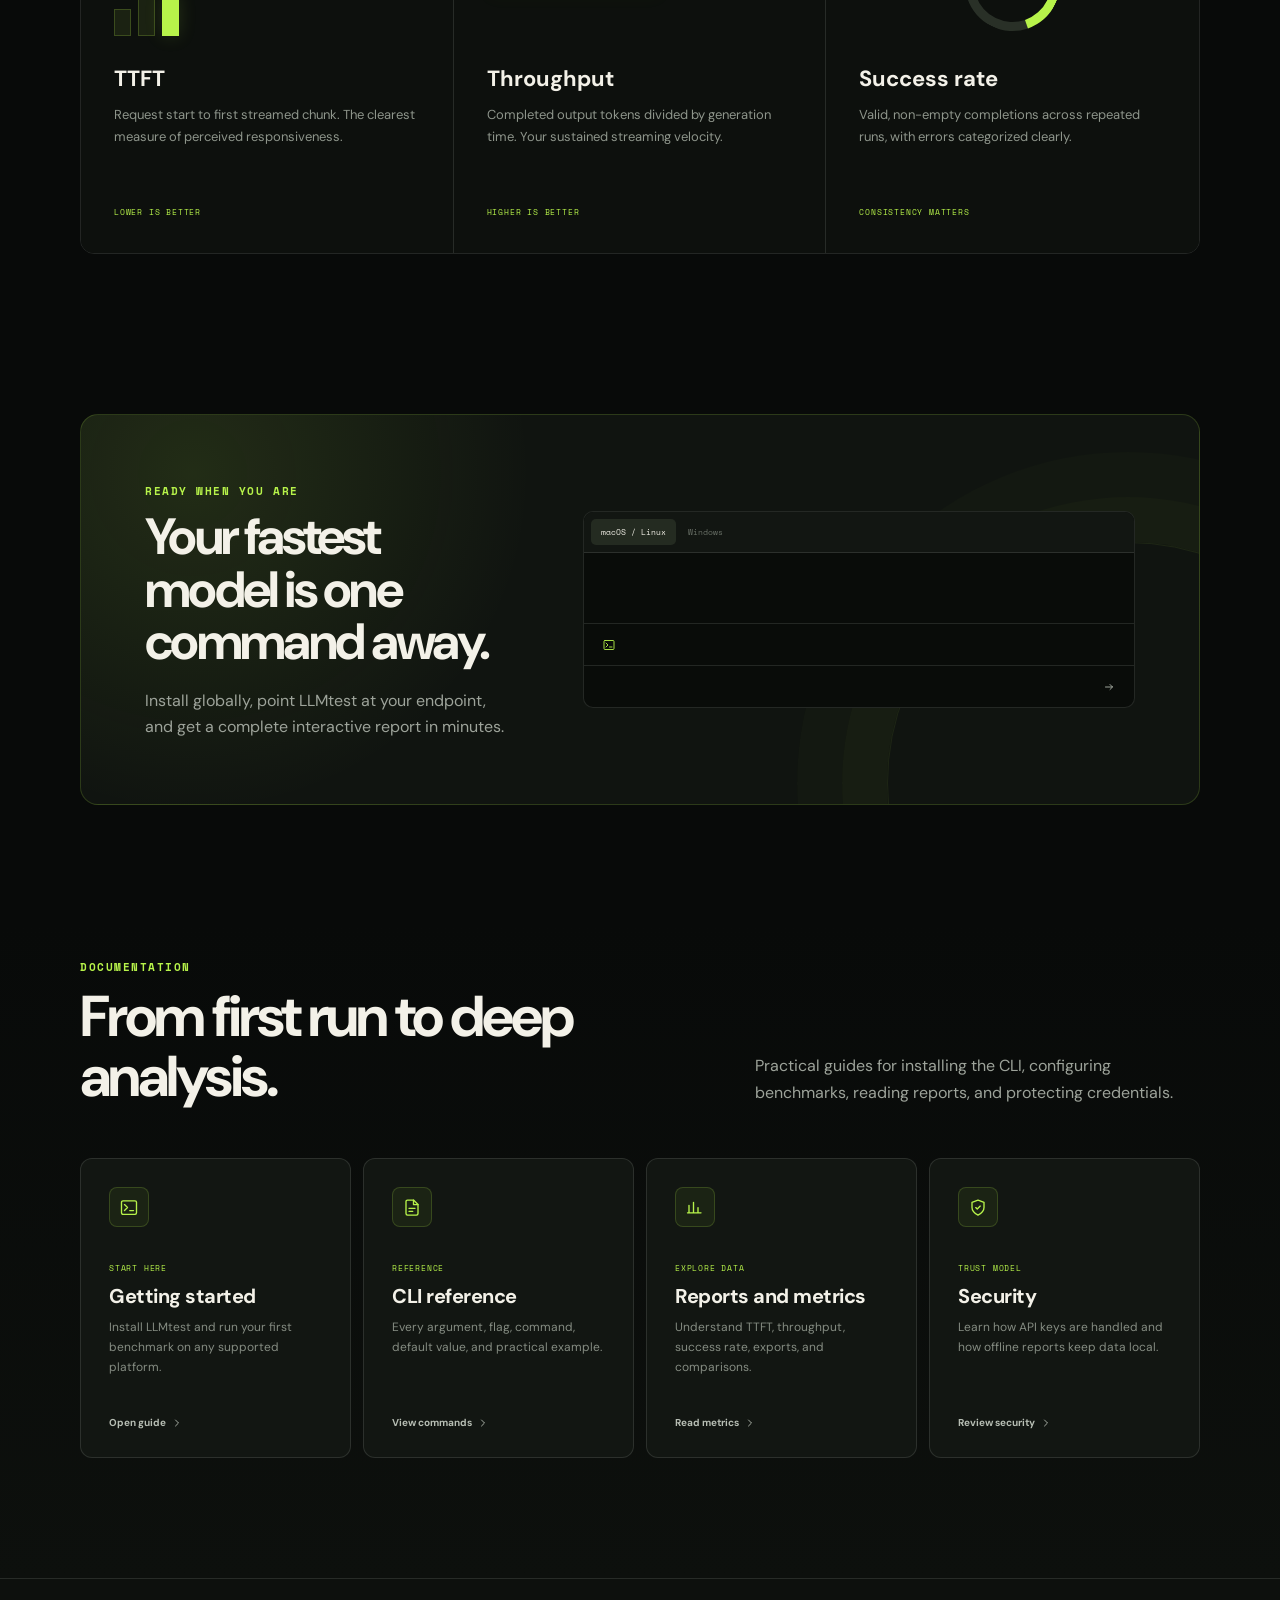
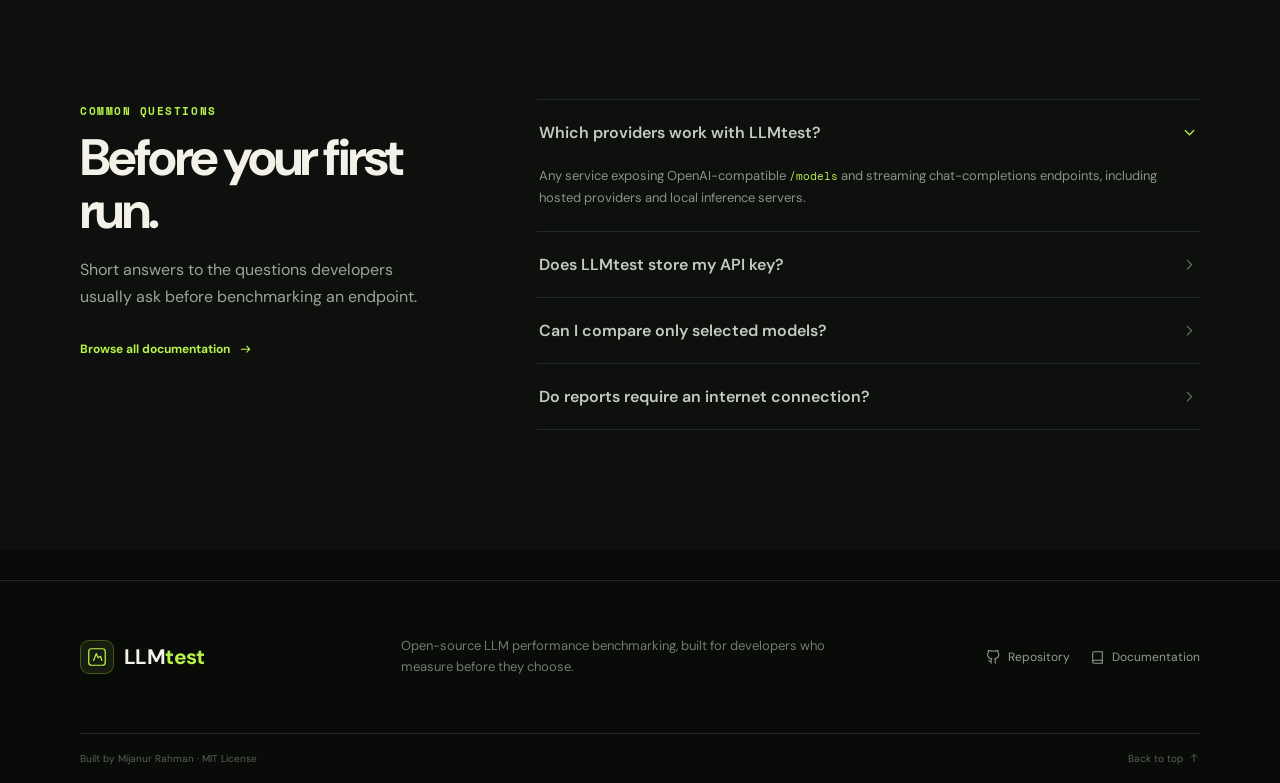
==== commit c26d909f: "Fix homepage scale and initial scroll position" ====
--- a/index.html
+++ b/index.html
@@ -20,6 +20,7 @@
   <title>LLMtest — Know which model is actually fast</title>
   <link rel="canonical" href="https://mijanlab.github.io/LLMtest/">
   <link rel="icon" href="data:image/svg+xml,%3Csvg xmlns='http://www.w3.org/2000/svg' viewBox='0 0 32 32'%3E%3Crect width='32' height='32' rx='8' fill='%23080a09'/%3E%3Cpath d='M7 22l5-14 4 9 5-4 4 9' fill='none' stroke='%23b7f34a' stroke-width='2.5' stroke-linecap='round' stroke-linejoin='round'/%3E%3C/svg%3E">
+  <script>if("scrollRestoration" in history)history.scrollRestoration="manual";if(location.hash)history.replaceState(null,"",location.pathname+location.search);scrollTo(0,0);</script>
   <link rel="preconnect" href="https://fonts.googleapis.com">
   <link rel="preconnect" href="https://fonts.gstatic.com" crossorigin>
   <link href="https://fonts.googleapis.com/css2?family=DM+Sans:wght@400;500;600;700&family=Space+Mono:wght@400;700&display=swap" rel="stylesheet">
--- a/web/styles.css
+++ b/web/styles.css
@@ -24,13 +24,13 @@
 button { font: inherit; }
 svg { width: 1.2em; height: 1.2em; fill: none; stroke: currentColor; stroke-width: 1.8; stroke-linecap: round; stroke-linejoin: round; }
 .svg-sprite { position: absolute; width: 0; height: 0; overflow: hidden; }
-.container { width: min(1180px, calc(100% - 48px)); margin-inline: auto; }
+.container { width: min(1120px, calc(100% - 48px)); margin-inline: auto; }
 .skip-link { position: fixed; z-index: 1000; top: 12px; left: 12px; padding: 10px 14px; transform: translateY(-150%); background: var(--lime); color: var(--ink); border-radius: 6px; }
 .skip-link:focus { transform: none; }
 
 .site-header { position: absolute; z-index: 100; top: 0; left: 0; width: 100%; border-bottom: 1px solid rgba(255,255,255,.07); }
 .site-header.scrolled { position: fixed; background: rgba(8,10,9,.84); backdrop-filter: blur(18px); animation: slideDown .35s ease both; }
-.nav-wrap { min-height: 76px; display: flex; align-items: center; justify-content: space-between; }
+.nav-wrap { min-height: 70px; display: flex; align-items: center; justify-content: space-between; }
 .brand { display: inline-flex; align-items: center; gap: 10px; font-size: 21px; font-weight: 700; letter-spacing: -.6px; }
 .brand > span:last-child > span { color: var(--lime); }
 .brand-mark { display: grid; width: 34px; height: 34px; place-items: center; border: 1px solid rgba(183,243,74,.28); border-radius: 9px; background: rgba(183,243,74,.08); color: var(--lime); }
@@ -44,18 +44,18 @@
 .menu-button { display: none; padding: 5px; border: 0; background: transparent; color: var(--cream); }
 .menu-close { display: none; }
 
-.hero { position: relative; min-height: 850px; padding: 174px 0 112px; overflow: hidden; background-image: linear-gradient(rgba(255,255,255,.025) 1px, transparent 1px), linear-gradient(90deg, rgba(255,255,255,.025) 1px, transparent 1px); background-size: 64px 64px; }
+.hero { position: relative; min-height: 760px; padding: 145px 0 90px; overflow: hidden; background-image: linear-gradient(rgba(255,255,255,.025) 1px, transparent 1px), linear-gradient(90deg, rgba(255,255,255,.025) 1px, transparent 1px); background-size: 64px 64px; }
 .hero::after { content: ""; position: absolute; inset: auto 0 0; height: 180px; background: linear-gradient(transparent, var(--ink)); pointer-events: none; }
 .hero-glow { position: absolute; border-radius: 50%; filter: blur(20px); pointer-events: none; }
 .hero-glow-a { top: -280px; left: 40%; width: 700px; height: 560px; background: radial-gradient(circle, rgba(183,243,74,.12), transparent 66%); }
 .hero-glow-b { right: -350px; bottom: -100px; width: 650px; height: 650px; background: radial-gradient(circle, rgba(55,120,82,.16), transparent 68%); }
-.hero-grid { position: relative; z-index: 2; display: grid; grid-template-columns: .88fr 1.12fr; gap: 70px; align-items: center; }
+.hero-grid { position: relative; z-index: 2; display: grid; grid-template-columns: .88fr 1.12fr; gap: 54px; align-items: center; }
 .eyebrow, .kicker { color: var(--lime); font-family: var(--font-mono); font-size: 11px; font-weight: 700; letter-spacing: .14em; text-transform: uppercase; }
 .eyebrow { display: inline-flex; align-items: center; gap: 9px; padding: 8px 11px; border: 1px solid rgba(183,243,74,.2); border-radius: 99px; background: rgba(183,243,74,.05); }
 .eyebrow span { width: 6px; height: 6px; border-radius: 50%; background: var(--lime); box-shadow: 0 0 10px var(--lime); animation: pulse 2s infinite; }
-h1 { max-width: 620px; margin: 25px 0 22px; font-size: clamp(56px, 6.8vw, 92px); line-height: .94; letter-spacing: -.068em; }
+h1 { max-width: 600px; margin: 23px 0 20px; font-size: clamp(48px, 5vw, 72px); line-height: .97; letter-spacing: -.06em; }
 h1 em { color: var(--lime); font-style: normal; }
-.hero-lede { max-width: 555px; margin: 0; color: #a9afa6; font-size: 19px; line-height: 1.65; }
+.hero-lede { max-width: 530px; margin: 0; color: #a9afa6; font-size: 17px; line-height: 1.62; }
 .hero-actions { display: flex; flex-wrap: wrap; gap: 12px; margin: 34px 0 28px; }
 .button { min-height: 48px; display: inline-flex; align-items: center; justify-content: center; gap: 10px; padding: 0 19px; border-radius: 8px; font-size: 14px; font-weight: 700; transition: transform .2s ease, box-shadow .2s ease, background .2s ease; }
 .button:hover { transform: translateY(-2px); }
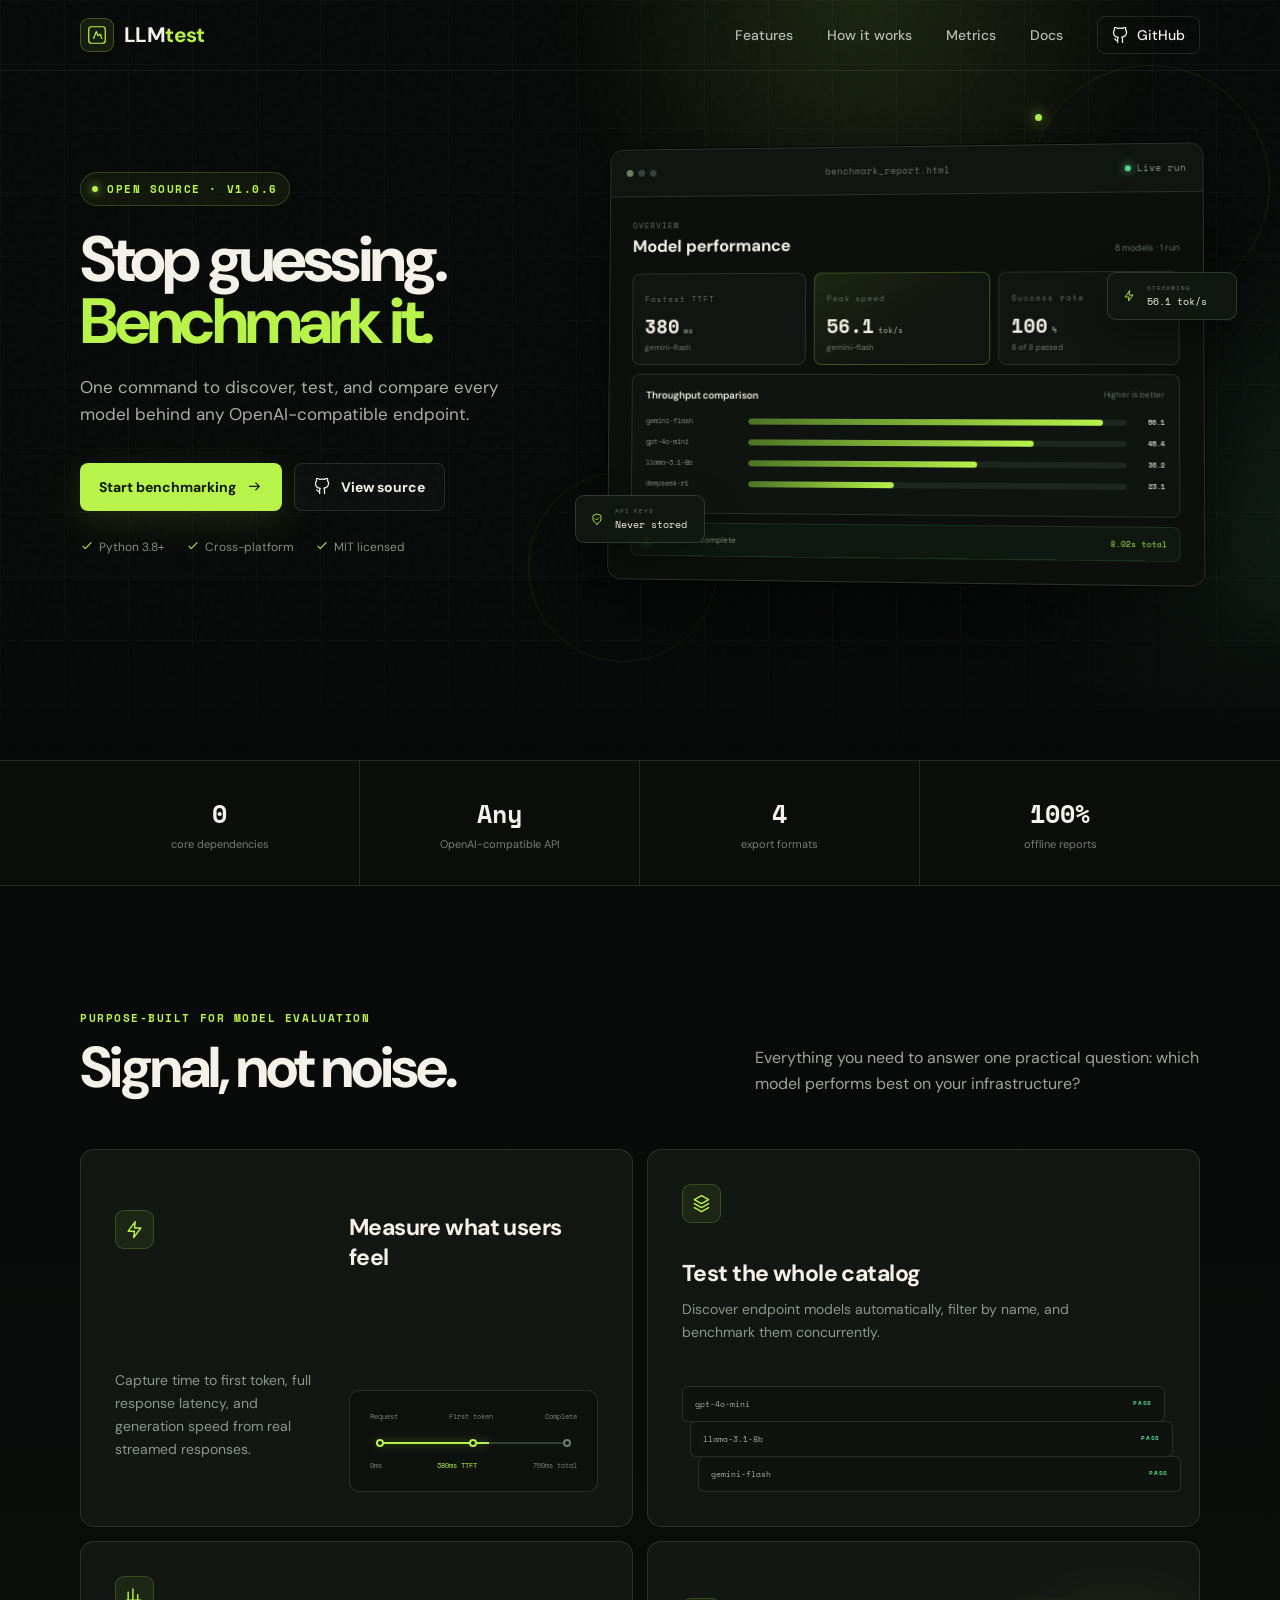
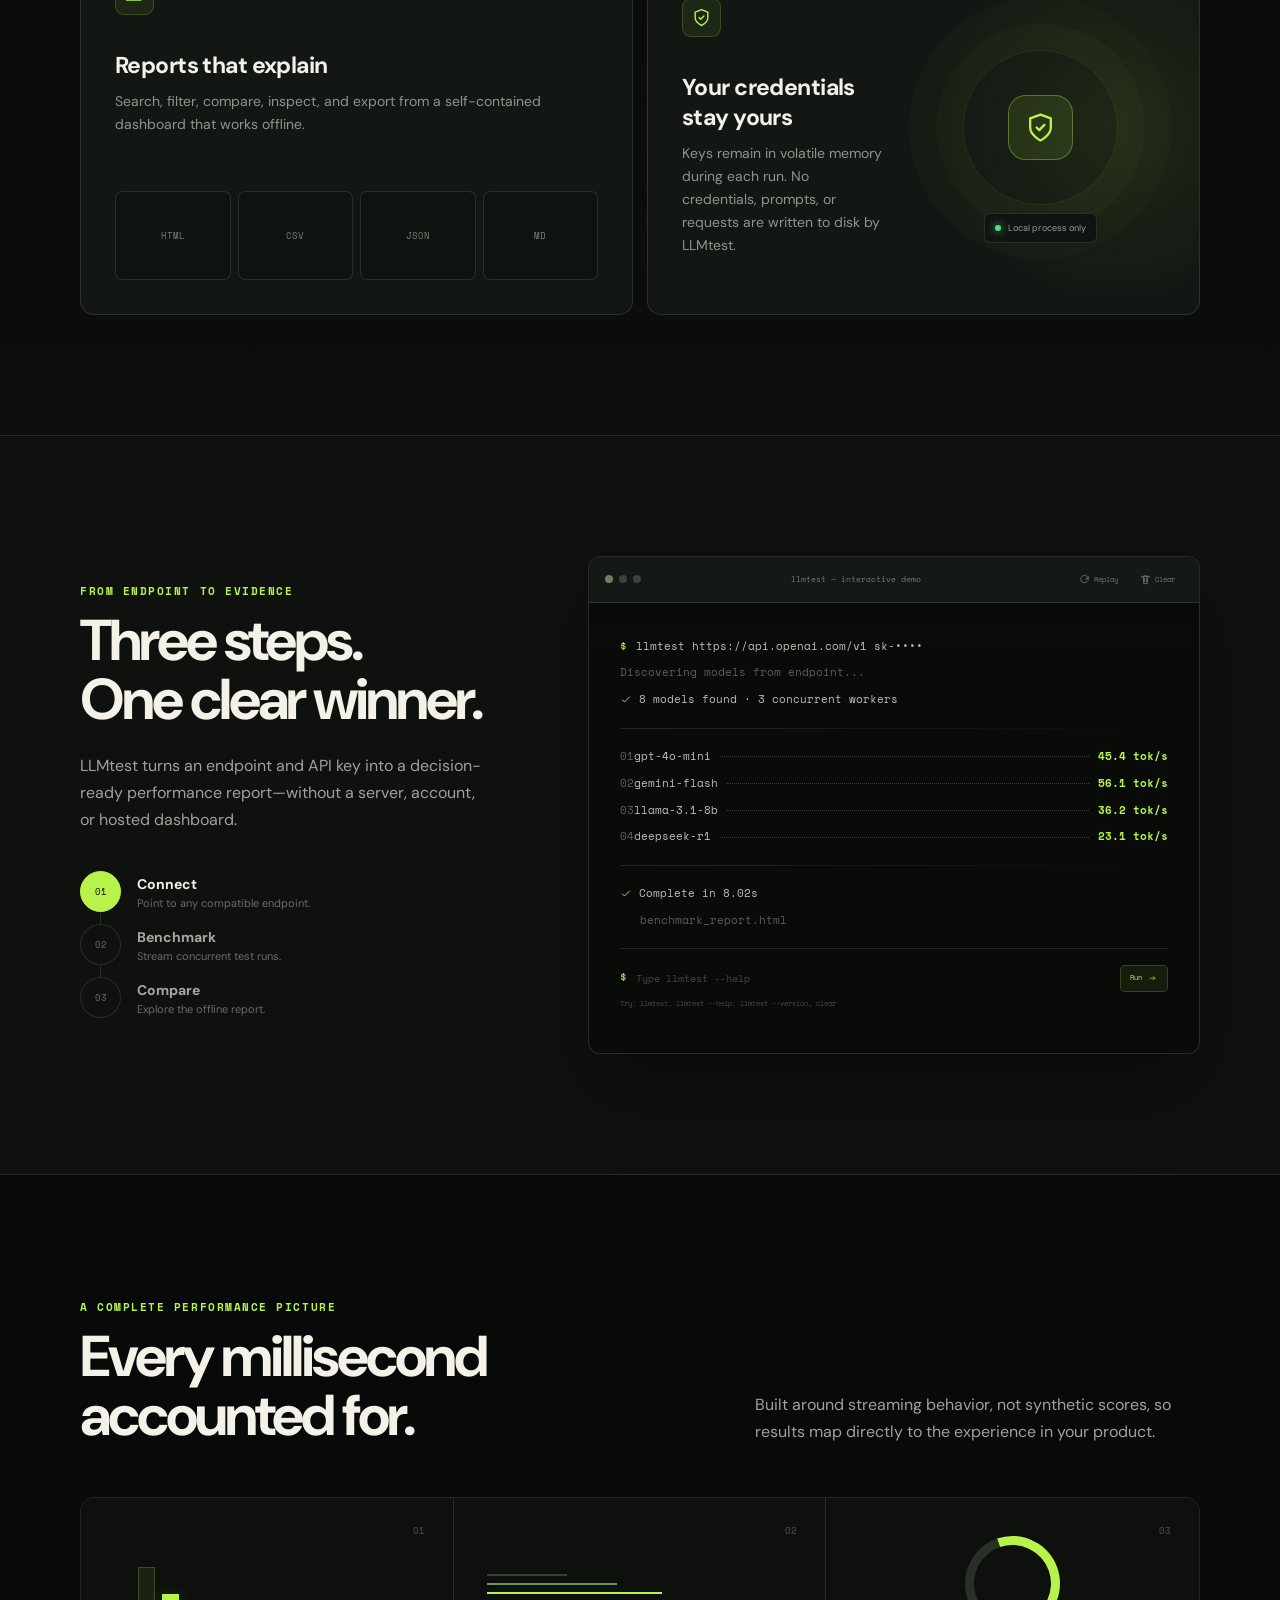
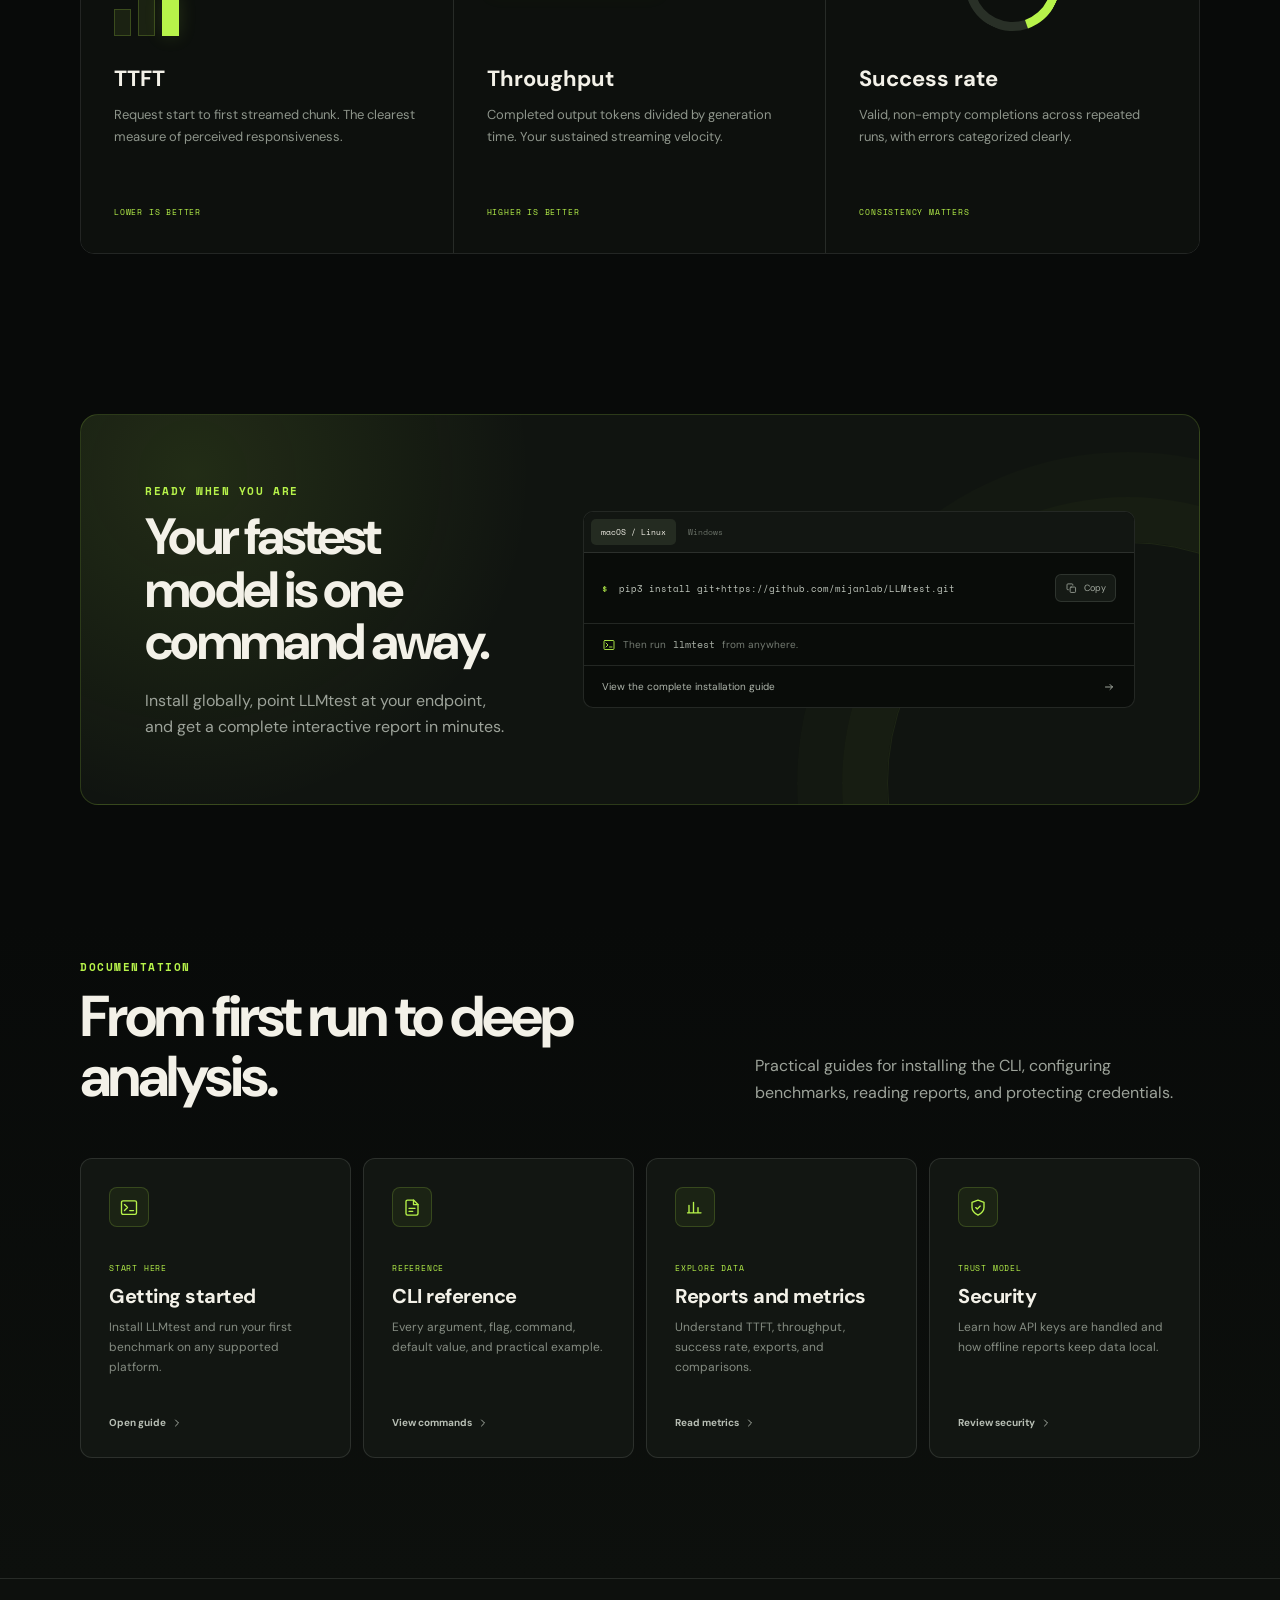
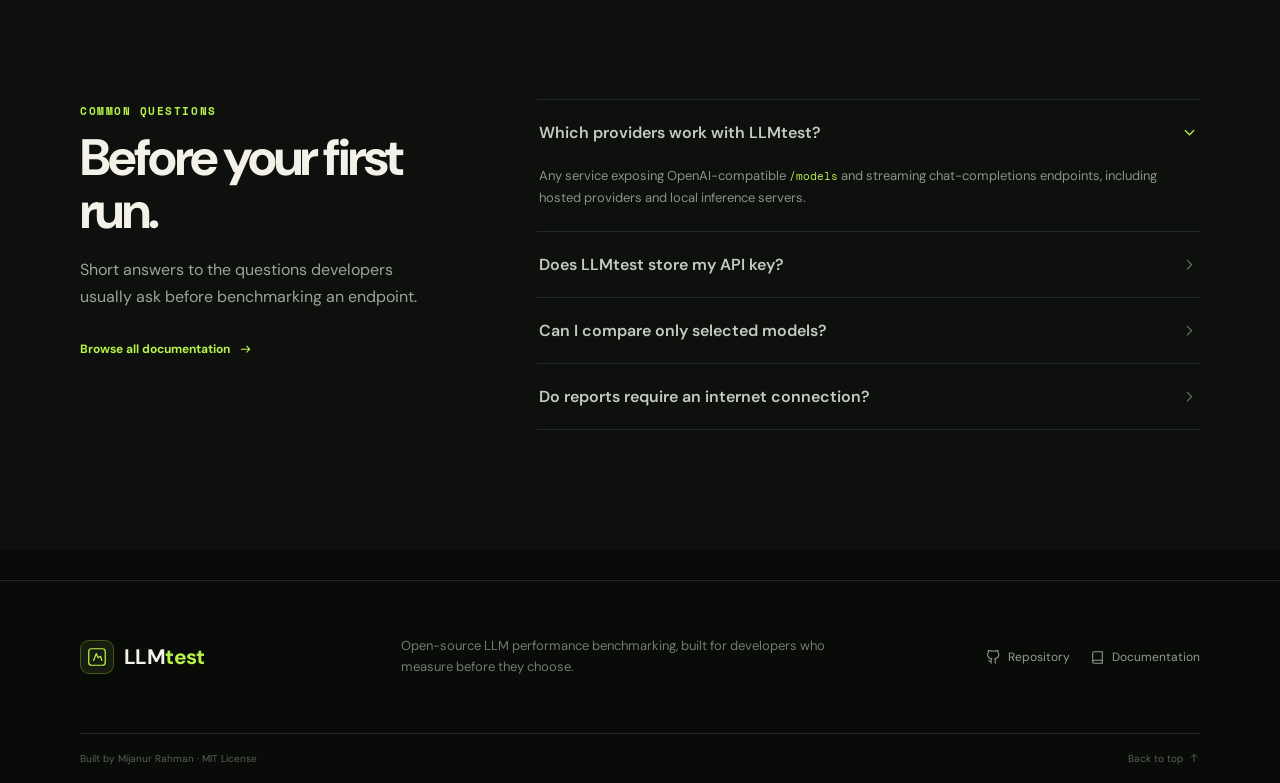
==== commit 62b6b715: "Fix home navigation and clean index URLs" ====
--- a/index.html
+++ b/index.html
@@ -20,7 +20,7 @@
   <title>LLMtest — Know which model is actually fast</title>
   <link rel="canonical" href="https://mijanlab.github.io/LLMtest/">
   <link rel="icon" href="data:image/svg+xml,%3Csvg xmlns='http://www.w3.org/2000/svg' viewBox='0 0 32 32'%3E%3Crect width='32' height='32' rx='8' fill='%23080a09'/%3E%3Cpath d='M7 22l5-14 4 9 5-4 4 9' fill='none' stroke='%23b7f34a' stroke-width='2.5' stroke-linecap='round' stroke-linejoin='round'/%3E%3C/svg%3E">
-  <script>if("scrollRestoration" in history)history.scrollRestoration="manual";if(location.hash)history.replaceState(null,"",location.pathname+location.search);scrollTo(0,0);</script>
+  <script>if("scrollRestoration" in history)history.scrollRestoration="manual";const cleanHomePath=location.pathname.replace(/index\.html$/i,"");if(cleanHomePath!==location.pathname||location.hash)history.replaceState(null,"",cleanHomePath+location.search);scrollTo(0,0);</script>
   <link rel="preconnect" href="https://fonts.googleapis.com">
   <link rel="preconnect" href="https://fonts.gstatic.com" crossorigin>
   <link href="https://fonts.googleapis.com/css2?family=DM+Sans:wght@400;500;600;700&family=Space+Mono:wght@400;700&display=swap" rel="stylesheet">
@@ -54,7 +54,7 @@
   <a class="skip-link" href="#main">Skip to content</a>
   <header class="site-header" id="top">
     <div class="container nav-wrap">
-      <a class="brand" href="#top" aria-label="LLMtest home">
+      <a class="brand" href="./" aria-label="LLMtest home">
         <span class="brand-mark"><svg><use href="#icon-mark"></use></svg></span>
         <span>LLM<span>test</span></span>
       </a>
@@ -308,7 +308,7 @@
 
   <footer class="site-footer">
     <div class="container footer-main">
-      <a class="brand" href="#top"><span class="brand-mark"><svg><use href="#icon-mark"></use></svg></span><span>LLM<span>test</span></span></a>
+      <a class="brand" href="./" aria-label="LLMtest home"><span class="brand-mark"><svg><use href="#icon-mark"></use></svg></span><span>LLM<span>test</span></span></a>
       <p>Open-source LLM performance benchmarking, built for developers who measure before they choose.</p>
       <div class="footer-links"><a href="https://github.com/mijanlab/LLMtest" target="_blank" rel="noreferrer"><svg><use href="#icon-github"></use></svg> Repository</a><a href="web/docs/"><svg><use href="#icon-book"></use></svg> Documentation</a></div>
     </div>
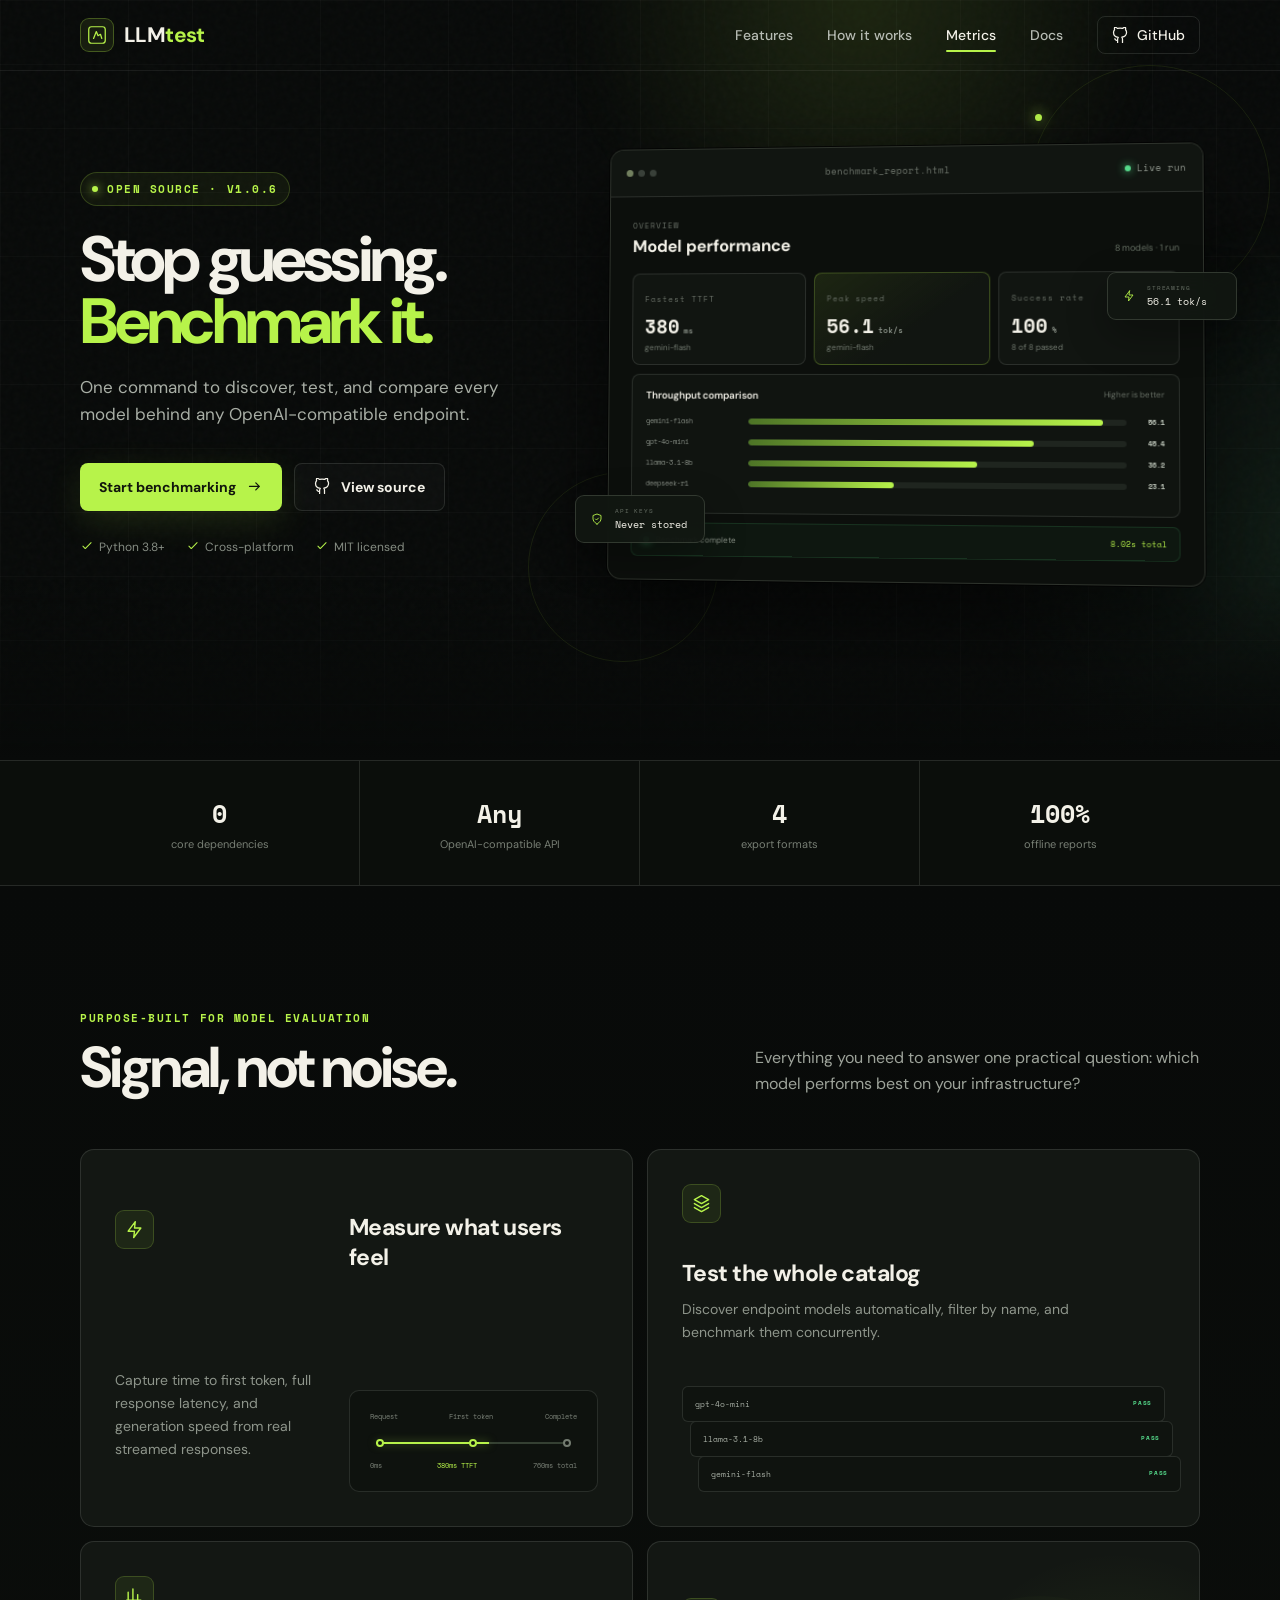
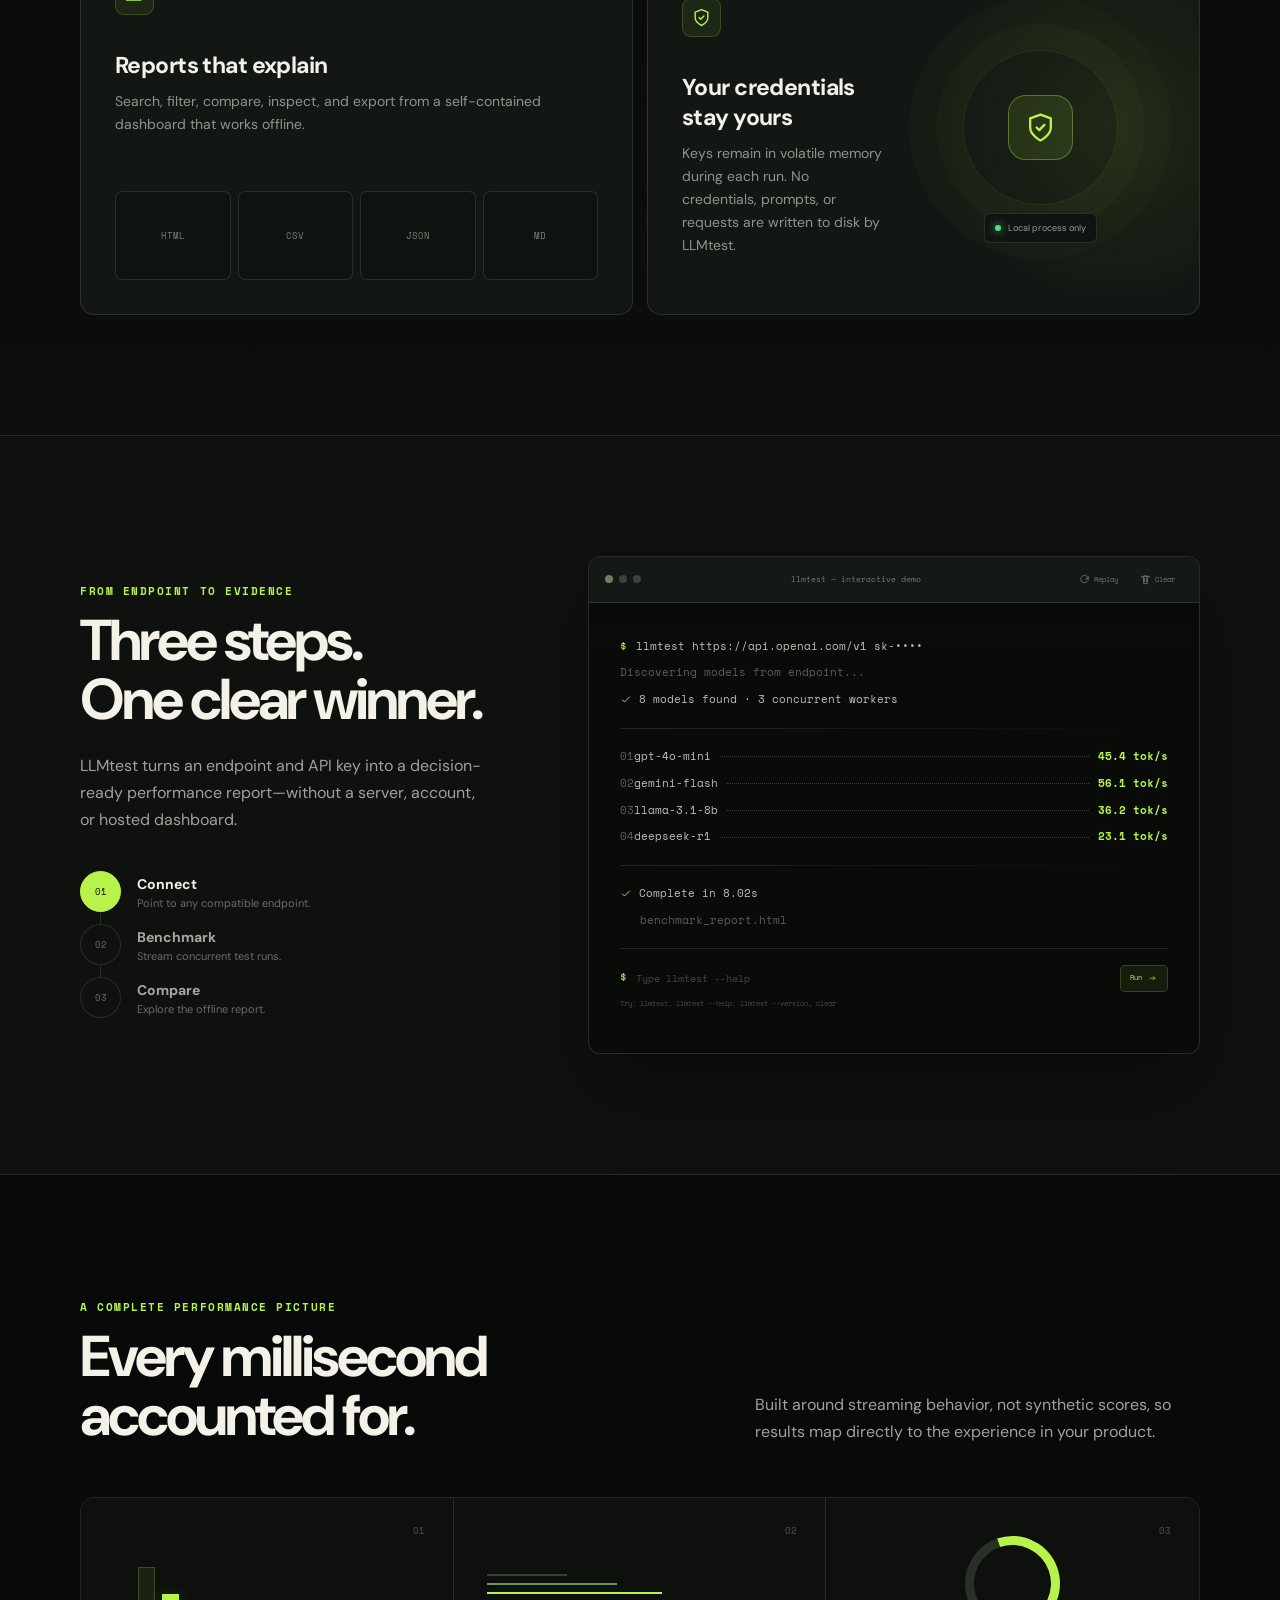
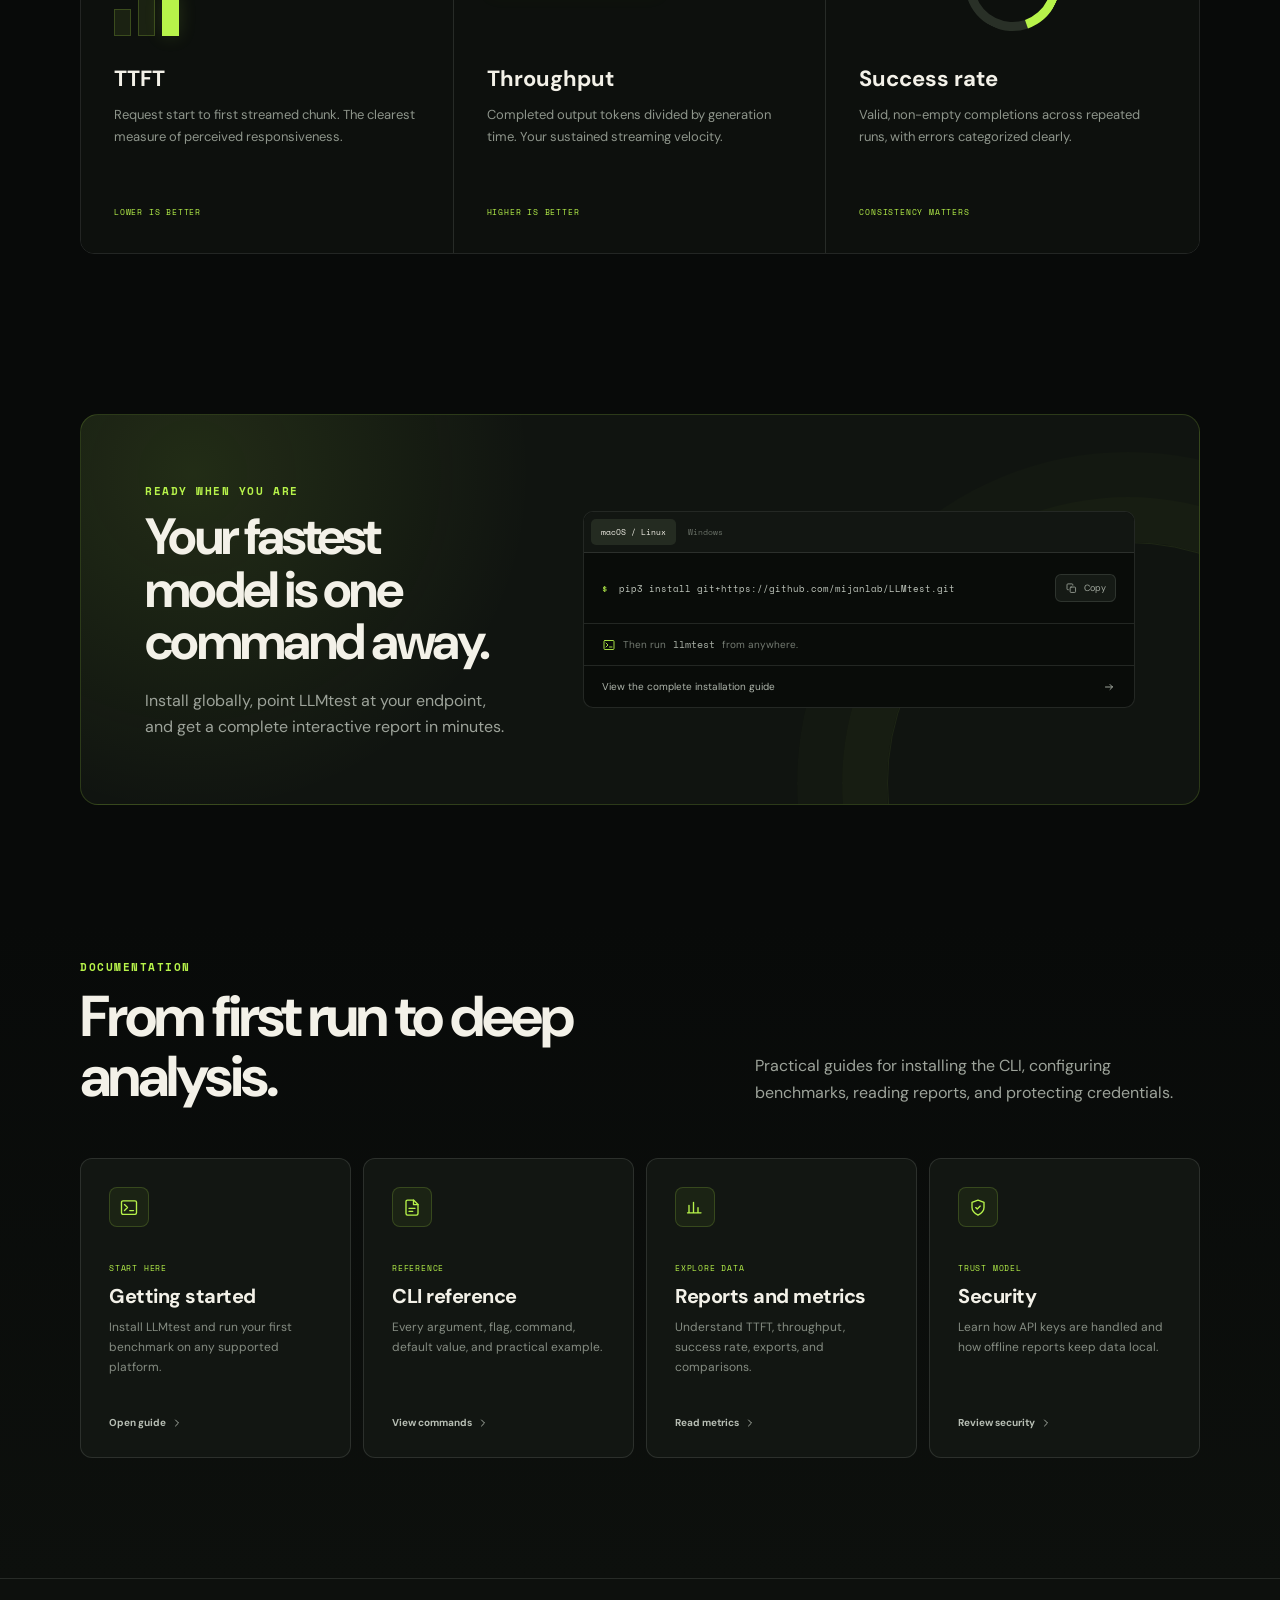
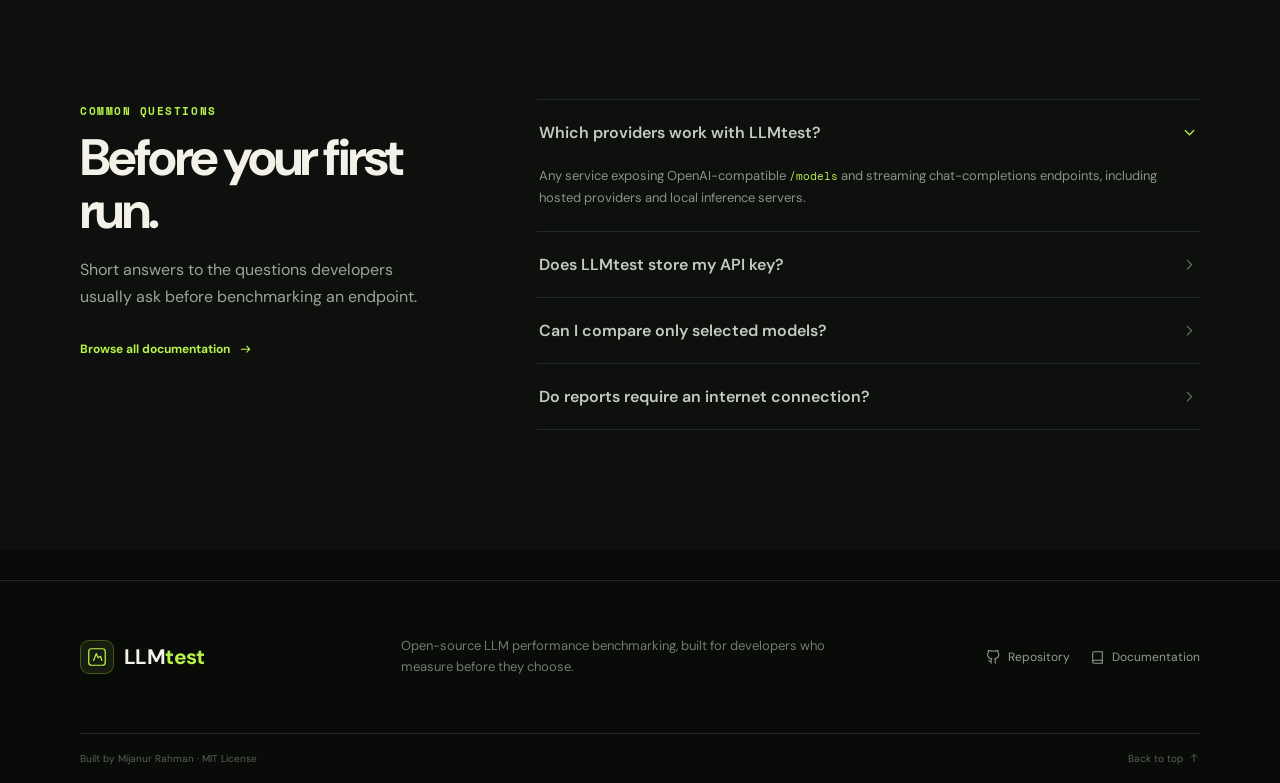
==== commit 4691b160: "Polish navigation and accessibility" ====
--- a/index.html
+++ b/index.html
@@ -25,6 +25,7 @@
   <link rel="preconnect" href="https://fonts.gstatic.com" crossorigin>
   <link href="https://fonts.googleapis.com/css2?family=DM+Sans:wght@400;500;600;700&family=Space+Mono:wght@400;700&display=swap" rel="stylesheet">
   <link rel="stylesheet" href="web/styles.css">
+  <noscript><style>.reveal{opacity:1;transform:none}</style></noscript>
   <script src="web/script.js" defer></script>
   <script type="application/ld+json">{"@context":"https://schema.org","@type":"SoftwareApplication","name":"LLMtest","applicationCategory":"DeveloperApplication","operatingSystem":"Windows, macOS, Linux","softwareVersion":"1.0.6","description":"Streaming latency and throughput benchmark for OpenAI-compatible LLM endpoints.","url":"https://github.com/mijanlab/LLMtest","downloadUrl":"https://github.com/mijanlab/LLMtest","license":"https://opensource.org/licenses/MIT","programmingLanguage":"Python"}</script>
 </head>
--- a/web/styles.css
+++ b/web/styles.css
@@ -21,7 +21,9 @@
 .scroll-progress { position:fixed; z-index:300; top:0; left:0; width:100%; height:2px; pointer-events:none; }
 .scroll-progress i { display:block; width:var(--scroll,0%); height:100%; background:linear-gradient(90deg,#628b2d,var(--lime)); box-shadow:0 0 12px rgba(183,243,74,.45); transition:width .08s linear; }
 a { color: inherit; text-decoration: none; }
-button { font: inherit; }
+button { cursor: pointer; font: inherit; }
+:where(a, button, input):focus-visible { outline: 2px solid var(--lime); outline-offset: 4px; }
+section[id] { scroll-margin-top: 86px; }
 svg { width: 1.2em; height: 1.2em; fill: none; stroke: currentColor; stroke-width: 1.8; stroke-linecap: round; stroke-linejoin: round; }
 .svg-sprite { position: absolute; width: 0; height: 0; overflow: hidden; }
 .container { width: min(1120px, calc(100% - 48px)); margin-inline: auto; }
@@ -37,8 +39,11 @@
 .brand-mark svg { width: 22px; height: 22px; }
 .brand-mark svg path:first-child { fill: rgba(183,243,74,.08); }
 .site-nav { display: flex; align-items: center; gap: 34px; color: #b6bbb3; font-size: 14px; font-weight: 500; }
-.site-nav a { transition: color .2s ease; }
+.site-nav a { position: relative; transition: color .2s ease; }
 .site-nav a:hover { color: var(--cream); }
+.site-nav a:not(.nav-github)::after { content: ""; position: absolute; right: 0; bottom: -8px; left: 0; height: 2px; border-radius: 2px; background: var(--lime); transform: scaleX(0); transition: transform .2s ease; }
+.site-nav a:not(.nav-github).active { color: var(--cream); }
+.site-nav a:not(.nav-github).active::after { transform: scaleX(1); }
 .site-nav .nav-github { display: inline-flex; align-items: center; gap: 8px; padding: 9px 14px; border: 1px solid var(--line); border-radius: 8px; color: var(--cream); }
 .site-nav .nav-github:hover { border-color: rgba(183,243,74,.45); background: rgba(183,243,74,.06); }
 .menu-button { display: none; padding: 5px; border: 0; background: transparent; color: var(--cream); }
@@ -326,6 +331,9 @@
   .site-nav { position: absolute; top: 68px; left: 16px; right: 16px; display: none; align-items: stretch; flex-direction: column; gap: 0; padding: 10px; border: 1px solid var(--line); border-radius: 10px; background: rgba(15,18,15,.98); box-shadow: 0 20px 50px rgba(0,0,0,.4); }
   .site-nav.open { display: flex; }
   .site-nav a { padding: 12px; }
+  .site-nav a:not(.nav-github)::after { top: 8px; right: auto; bottom: 8px; left: 0; width: 2px; height: auto; transform: scaleY(0); }
+  .site-nav a:not(.nav-github).active::after { transform: scaleY(1); }
+  .site-nav a:not(.nav-github).active { padding-left: 18px; background: rgba(183,243,74,.05); }
   .site-nav .nav-github { margin-top: 5px; }
   .hero { padding-top: 135px; background-size: 42px 42px; }
   h1 { font-size: clamp(48px, 15vw, 72px); }
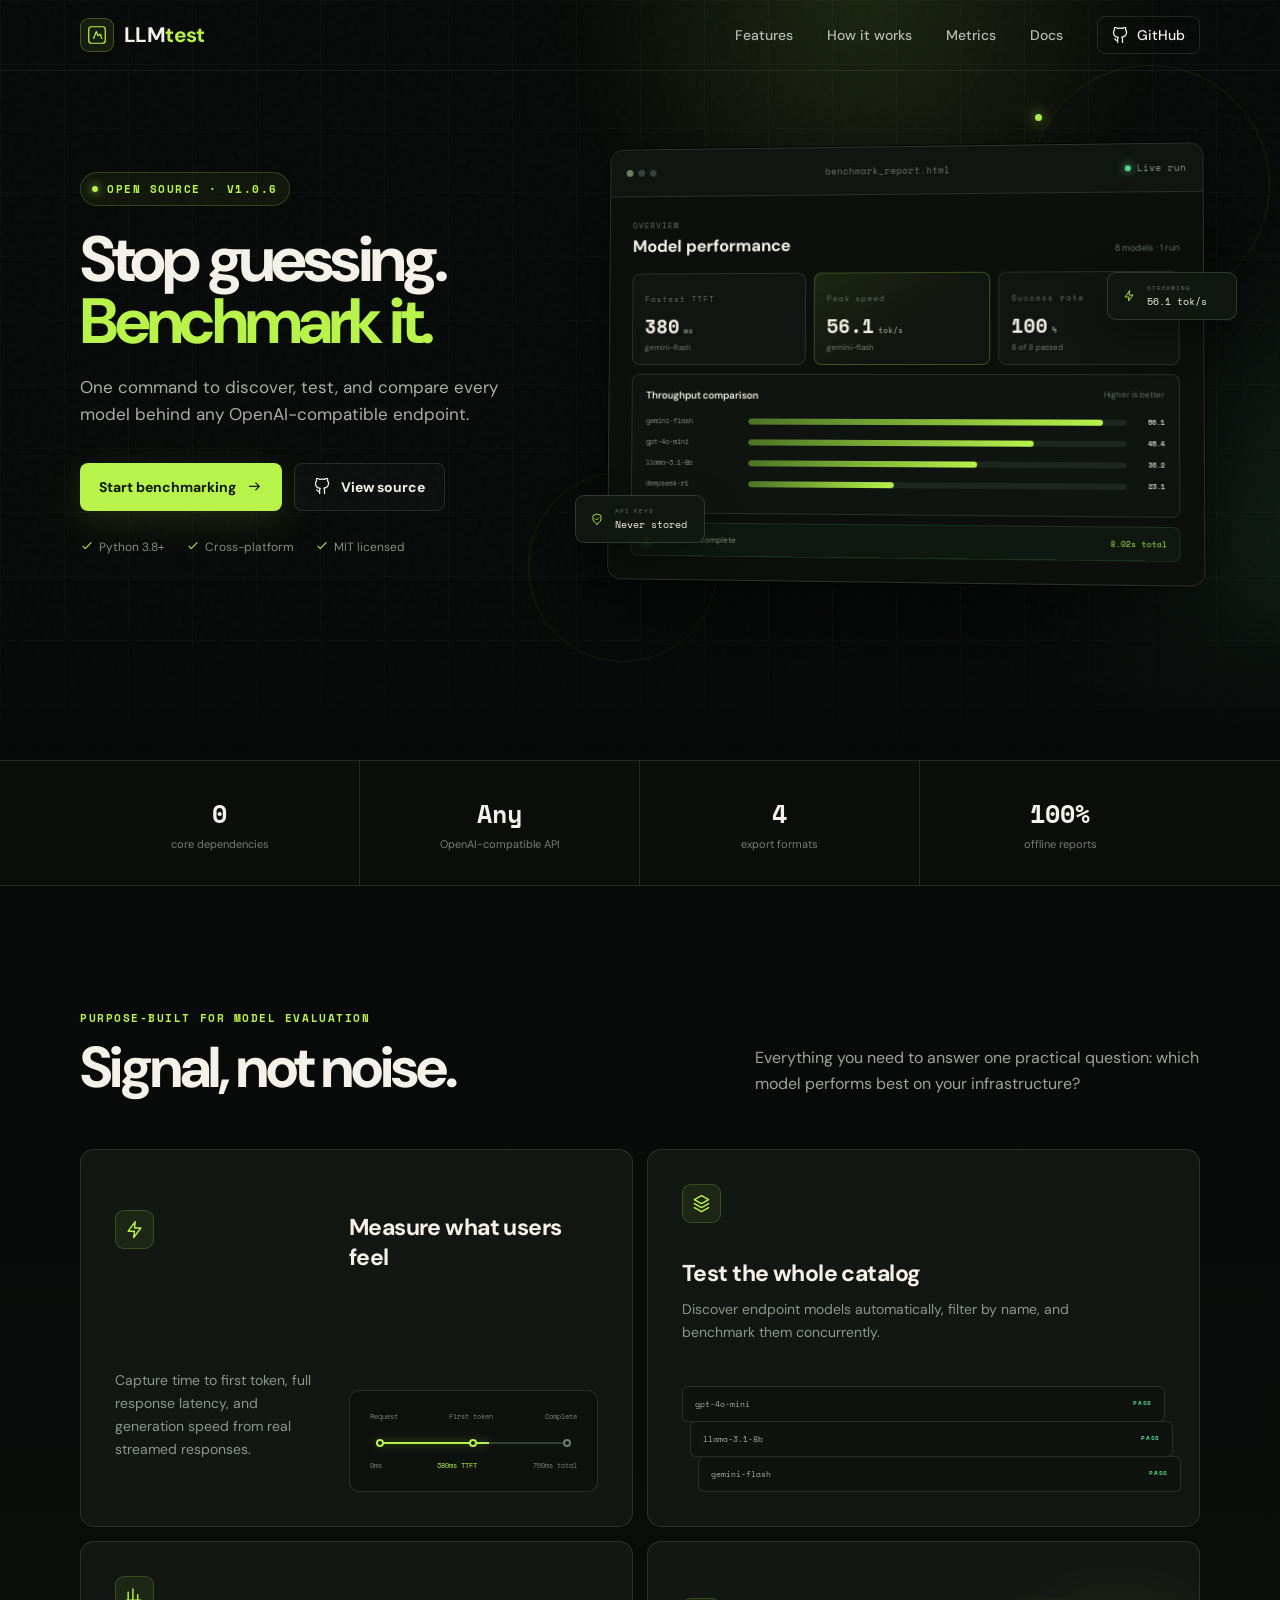
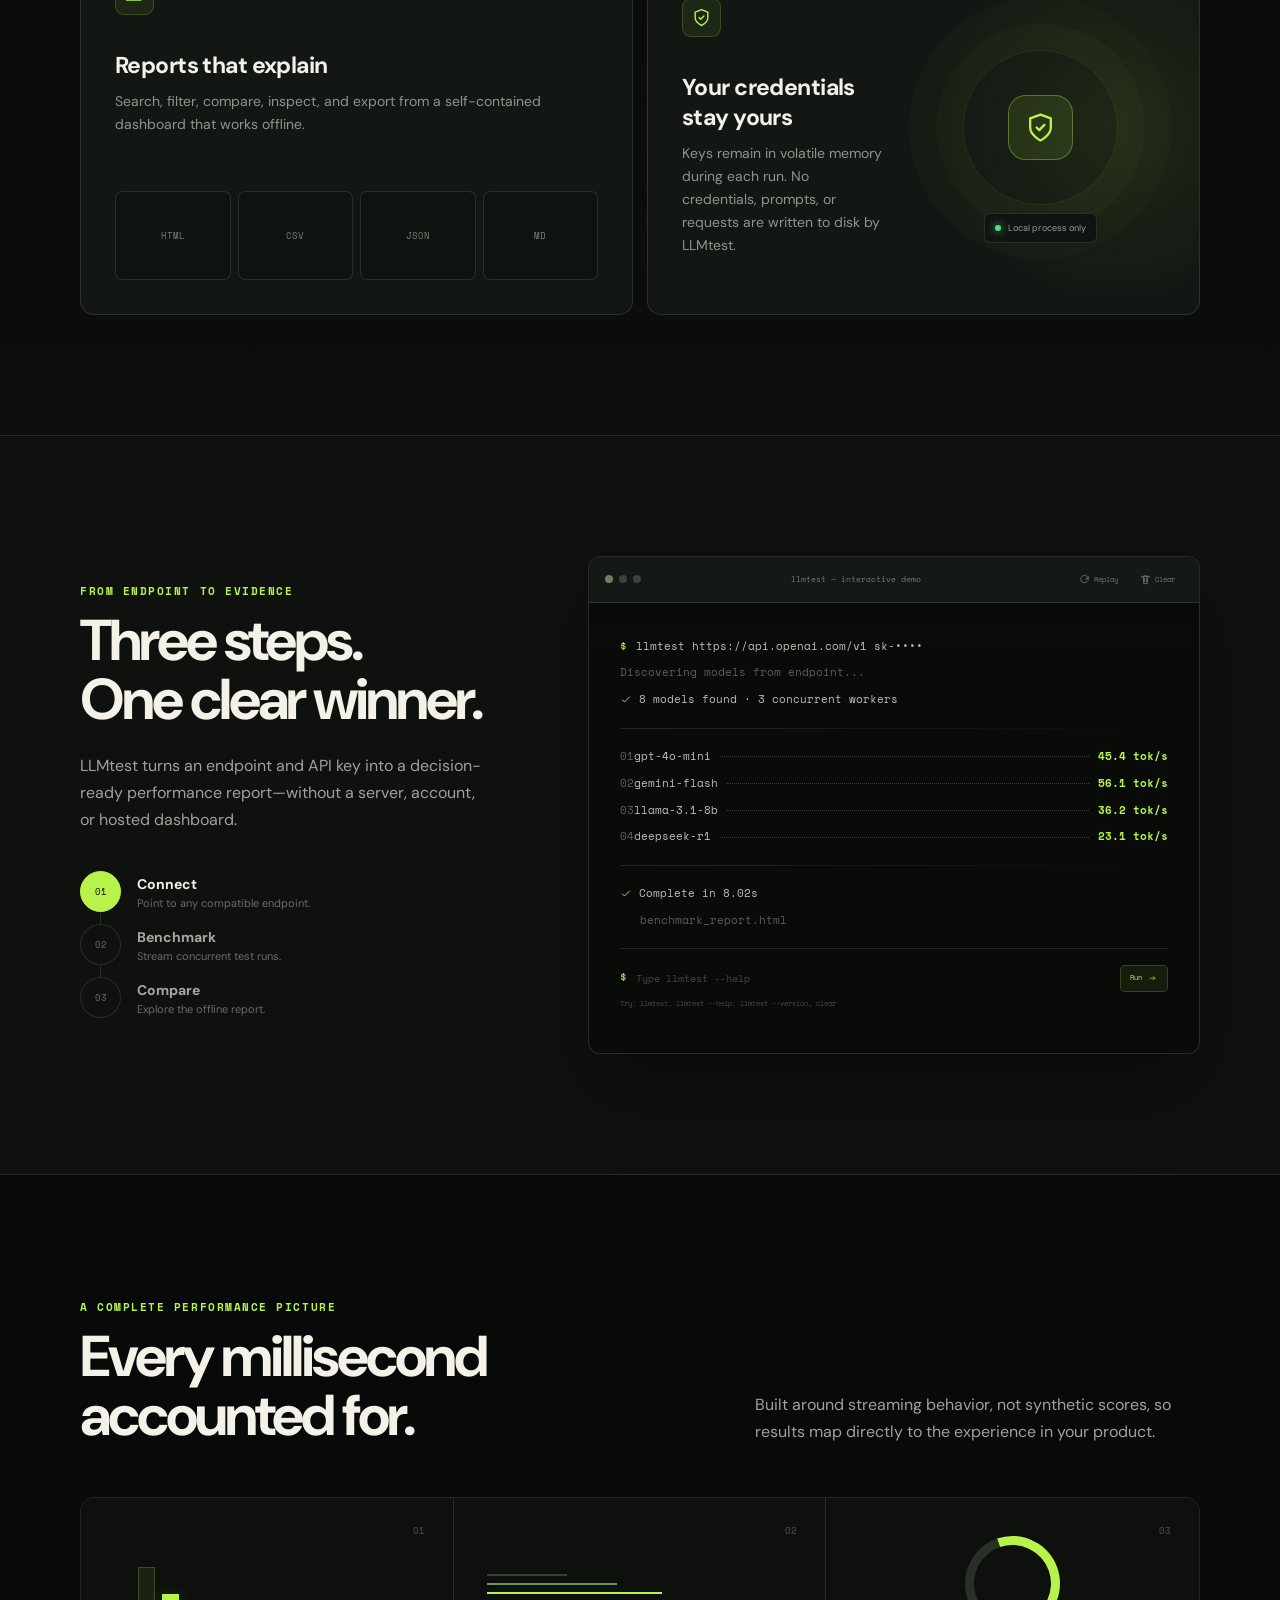
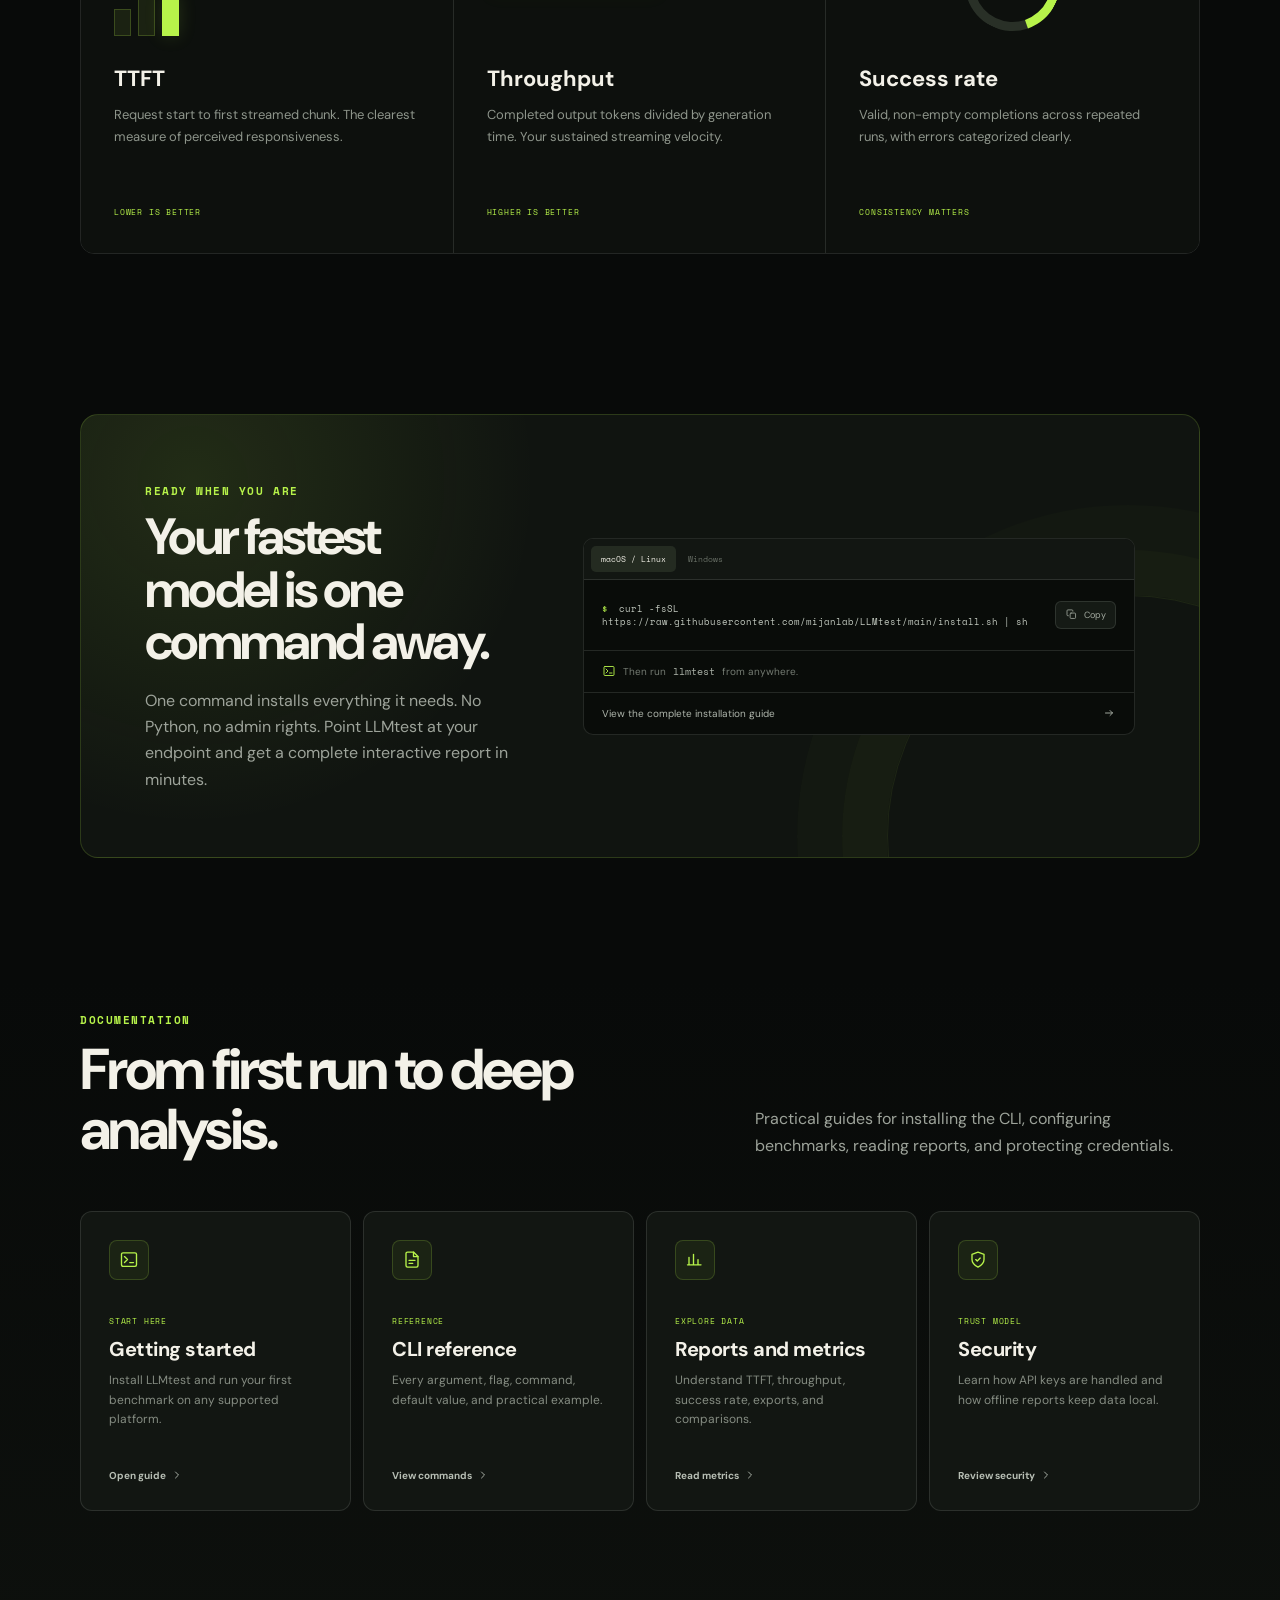
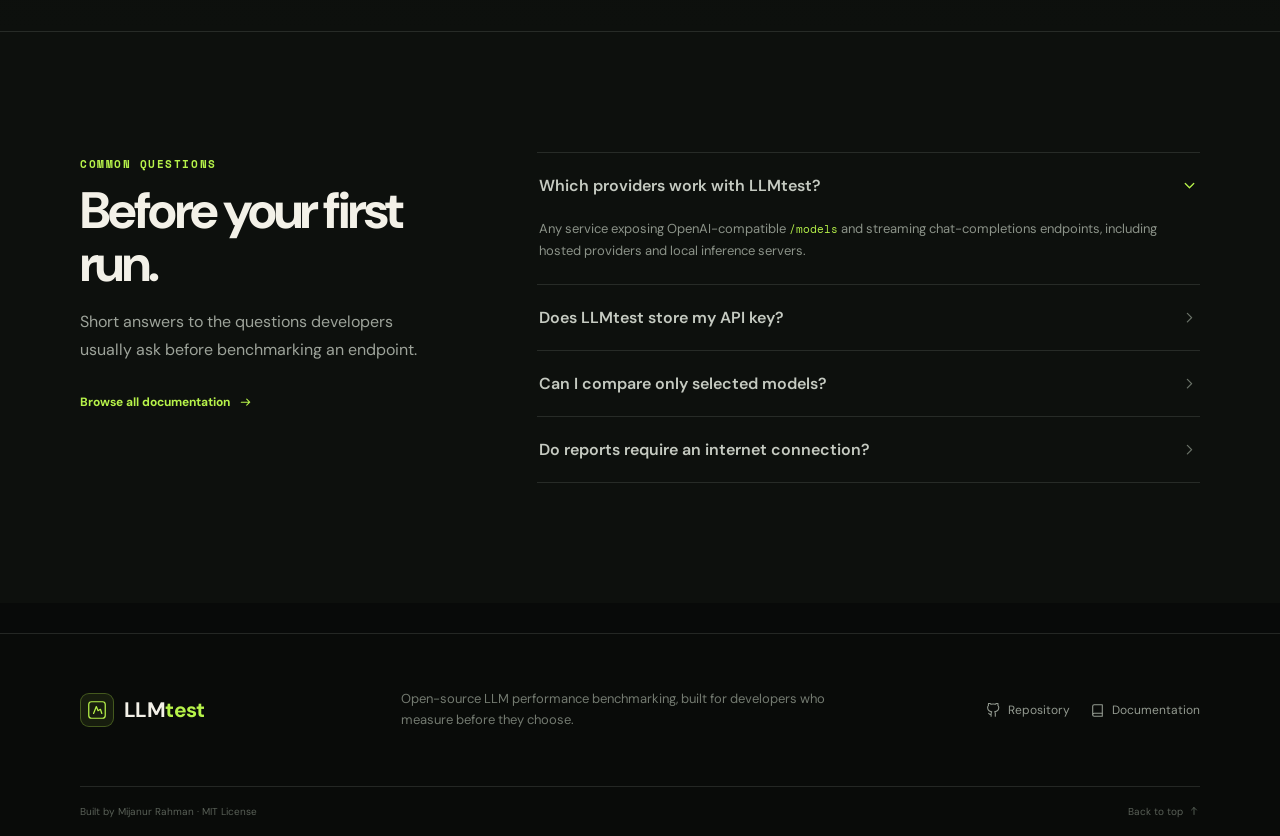
==== commit 6d440a71: "Add one-line installers that set up everything they need Installing required Python, pip and often g" ====
--- a/index.html
+++ b/index.html
@@ -25,7 +25,6 @@
   <link rel="preconnect" href="https://fonts.gstatic.com" crossorigin>
   <link href="https://fonts.googleapis.com/css2?family=DM+Sans:wght@400;500;600;700&family=Space+Mono:wght@400;700&display=swap" rel="stylesheet">
   <link rel="stylesheet" href="web/styles.css">
-  <noscript><style>.reveal{opacity:1;transform:none}</style></noscript>
   <script src="web/script.js" defer></script>
   <script type="application/ld+json">{"@context":"https://schema.org","@type":"SoftwareApplication","name":"LLMtest","applicationCategory":"DeveloperApplication","operatingSystem":"Windows, macOS, Linux","softwareVersion":"1.0.6","description":"Streaming latency and throughput benchmark for OpenAI-compatible LLM endpoints.","url":"https://github.com/mijanlab/LLMtest","downloadUrl":"https://github.com/mijanlab/LLMtest","license":"https://opensource.org/licenses/MIT","programmingLanguage":"Python"}</script>
 </head>
@@ -249,14 +248,14 @@
         <div class="quickstart-copy">
           <span class="kicker">Ready when you are</span>
           <h2>Your fastest model is one command away.</h2>
-          <p>Install globally, point LLMtest at your endpoint, and get a complete interactive report in minutes.</p>
+          <p>One command installs everything it needs. No Python, no admin rights. Point LLMtest at your endpoint and get a complete interactive report in minutes.</p>
         </div>
         <div class="install-box">
           <div class="install-tabs" role="tablist" aria-label="Choose operating system">
-            <button class="active" type="button" role="tab" aria-selected="true" data-command="pip3 install git+https://github.com/mijanlab/LLMtest.git">macOS / Linux</button>
-            <button type="button" role="tab" aria-selected="false" data-command="pip install git+https://github.com/mijanlab/LLMtest.git">Windows</button>
-          </div>
-          <div class="command-row"><code><span>$</span> <b id="install-command">pip3 install git+https://github.com/mijanlab/LLMtest.git</b></code><button class="copy-button" type="button" aria-label="Copy install command"><svg><use href="#icon-copy"></use></svg><span>Copy</span></button></div>
+            <button class="active" type="button" role="tab" aria-selected="true" data-command="curl -fsSL https://raw.githubusercontent.com/mijanlab/LLMtest/main/install.sh | sh">macOS / Linux</button>
+            <button type="button" role="tab" aria-selected="false" data-os="windows" data-command="irm https://raw.githubusercontent.com/mijanlab/LLMtest/main/install.ps1 | iex">Windows</button>
+          </div>
+          <div class="command-row"><code><span>$</span> <b id="install-command">curl -fsSL https://raw.githubusercontent.com/mijanlab/LLMtest/main/install.sh | sh</b></code><button class="copy-button" type="button" aria-label="Copy install command"><svg><use href="#icon-copy"></use></svg><span>Copy</span></button></div>
           <div class="install-note"><svg><use href="#icon-terminal"></use></svg> Then run <code>llmtest</code> from anywhere.</div>
           <a class="install-guide-link" href="web/docs/getting-started.html">View the complete installation guide <svg><use href="#icon-arrow"></use></svg></a>
         </div>
--- a/web/styles.css
+++ b/web/styles.css
@@ -21,9 +21,7 @@
 .scroll-progress { position:fixed; z-index:300; top:0; left:0; width:100%; height:2px; pointer-events:none; }
 .scroll-progress i { display:block; width:var(--scroll,0%); height:100%; background:linear-gradient(90deg,#628b2d,var(--lime)); box-shadow:0 0 12px rgba(183,243,74,.45); transition:width .08s linear; }
 a { color: inherit; text-decoration: none; }
-button { cursor: pointer; font: inherit; }
-:where(a, button, input):focus-visible { outline: 2px solid var(--lime); outline-offset: 4px; }
-section[id] { scroll-margin-top: 86px; }
+button { font: inherit; }
 svg { width: 1.2em; height: 1.2em; fill: none; stroke: currentColor; stroke-width: 1.8; stroke-linecap: round; stroke-linejoin: round; }
 .svg-sprite { position: absolute; width: 0; height: 0; overflow: hidden; }
 .container { width: min(1120px, calc(100% - 48px)); margin-inline: auto; }
@@ -39,11 +37,8 @@
 .brand-mark svg { width: 22px; height: 22px; }
 .brand-mark svg path:first-child { fill: rgba(183,243,74,.08); }
 .site-nav { display: flex; align-items: center; gap: 34px; color: #b6bbb3; font-size: 14px; font-weight: 500; }
-.site-nav a { position: relative; transition: color .2s ease; }
+.site-nav a { transition: color .2s ease; }
 .site-nav a:hover { color: var(--cream); }
-.site-nav a:not(.nav-github)::after { content: ""; position: absolute; right: 0; bottom: -8px; left: 0; height: 2px; border-radius: 2px; background: var(--lime); transform: scaleX(0); transition: transform .2s ease; }
-.site-nav a:not(.nav-github).active { color: var(--cream); }
-.site-nav a:not(.nav-github).active::after { transform: scaleX(1); }
 .site-nav .nav-github { display: inline-flex; align-items: center; gap: 8px; padding: 9px 14px; border: 1px solid var(--line); border-radius: 8px; color: var(--cream); }
 .site-nav .nav-github:hover { border-color: rgba(183,243,74,.45); background: rgba(183,243,74,.06); }
 .menu-button { display: none; padding: 5px; border: 0; background: transparent; color: var(--cream); }
@@ -232,7 +227,7 @@
 .install-tabs button { padding: 7px 10px; border: 0; border-radius: 5px; background: transparent; color: #697067; font-family: var(--font-mono); font-size: 8px; cursor: pointer; }
 .install-tabs button.active { background: #242b21; color: var(--cream); }
 .command-row { display: flex; align-items: center; justify-content: space-between; gap: 12px; min-width: 0; padding: 21px 18px; }
-.command-row code { min-width: 0; overflow: hidden; color: #c2c9bf; font-family: var(--font-mono); font-size: 9px; text-overflow: ellipsis; white-space: nowrap; }
+.command-row code { min-width: 0; color: #c2c9bf; font-family: var(--font-mono); font-size: 9px; overflow-wrap: anywhere; }
 .command-row code span { margin-right: 5px; color: var(--lime); }
 .command-row code b { font-weight: 400; }
 .copy-button { display: flex; align-items: center; gap: 6px; flex: 0 0 auto; padding: 7px 9px; border: 1px solid var(--line); border-radius: 6px; background: #151a15; color: #a3aaa0; font-size: 9px; cursor: pointer; }
@@ -331,9 +326,6 @@
   .site-nav { position: absolute; top: 68px; left: 16px; right: 16px; display: none; align-items: stretch; flex-direction: column; gap: 0; padding: 10px; border: 1px solid var(--line); border-radius: 10px; background: rgba(15,18,15,.98); box-shadow: 0 20px 50px rgba(0,0,0,.4); }
   .site-nav.open { display: flex; }
   .site-nav a { padding: 12px; }
-  .site-nav a:not(.nav-github)::after { top: 8px; right: auto; bottom: 8px; left: 0; width: 2px; height: auto; transform: scaleY(0); }
-  .site-nav a:not(.nav-github).active::after { transform: scaleY(1); }
-  .site-nav a:not(.nav-github).active { padding-left: 18px; background: rgba(183,243,74,.05); }
   .site-nav .nav-github { margin-top: 5px; }
   .hero { padding-top: 135px; background-size: 42px 42px; }
   h1 { font-size: clamp(48px, 15vw, 72px); }
